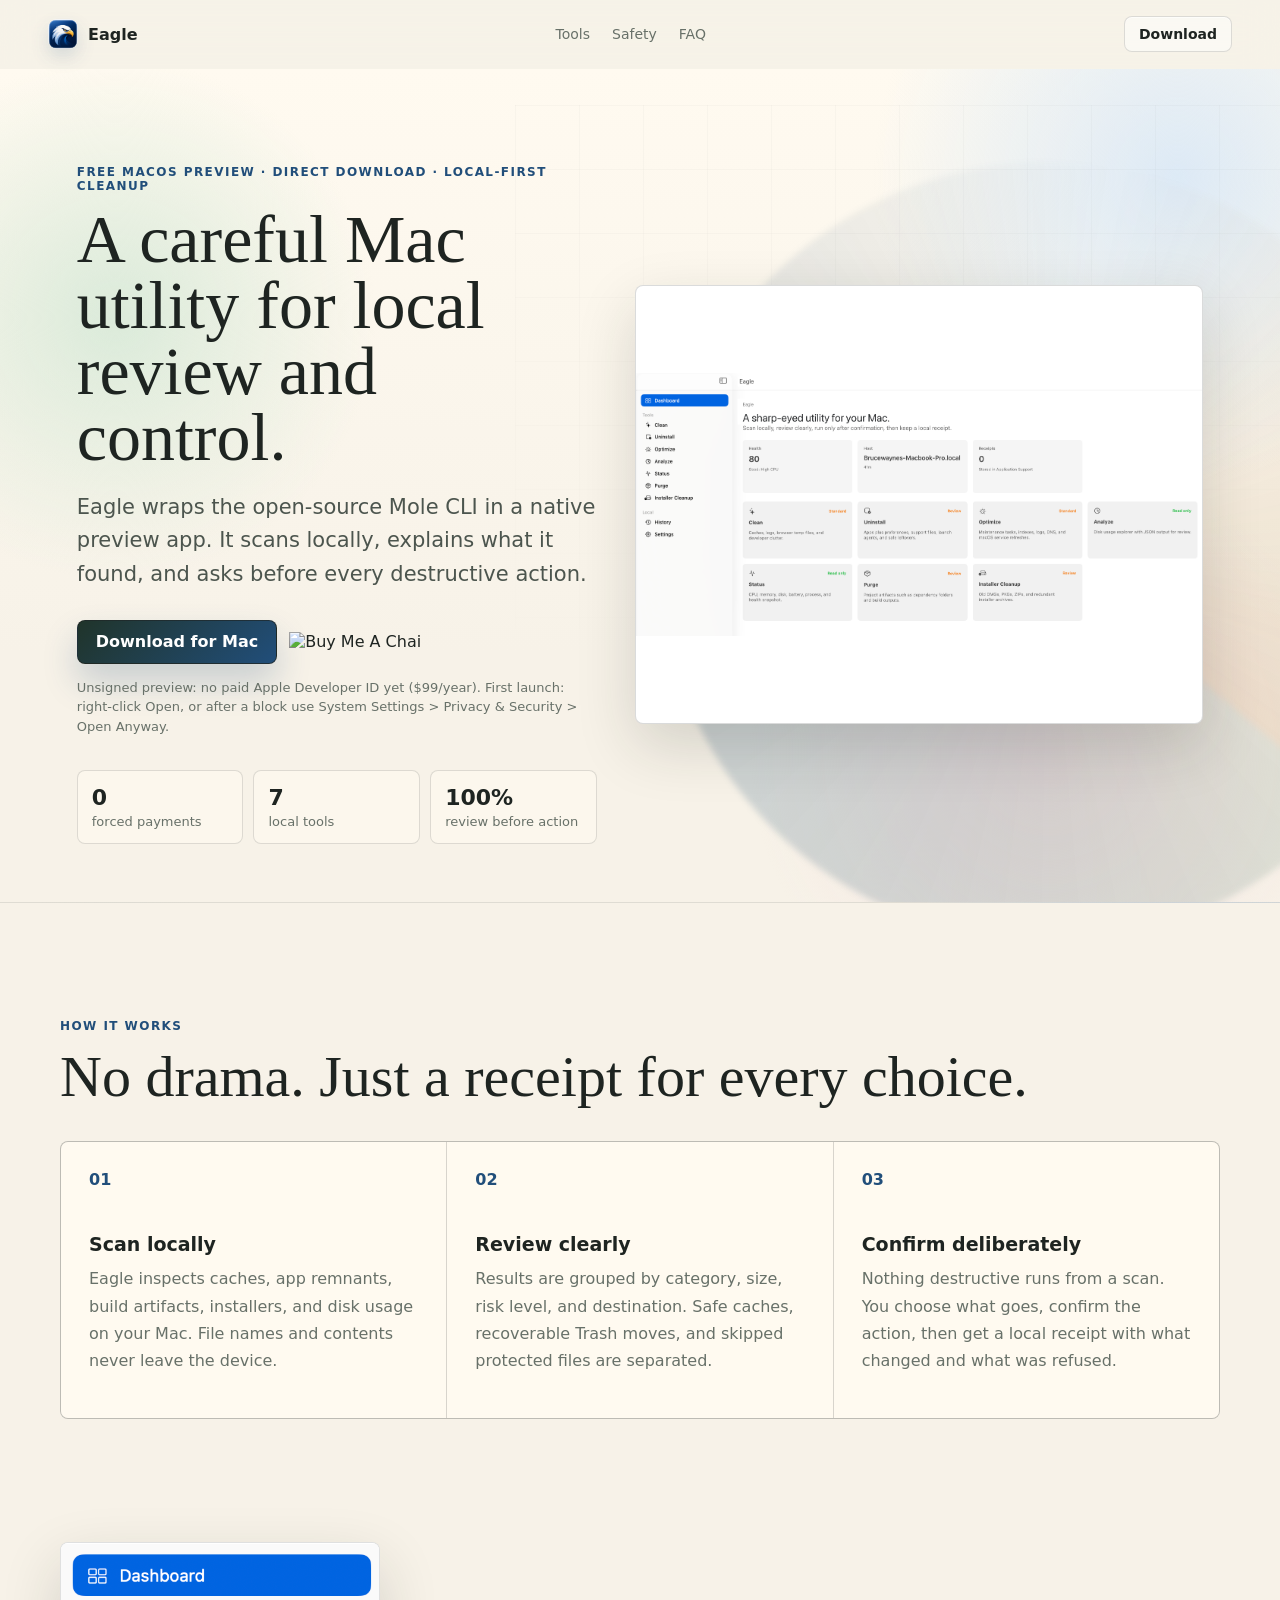
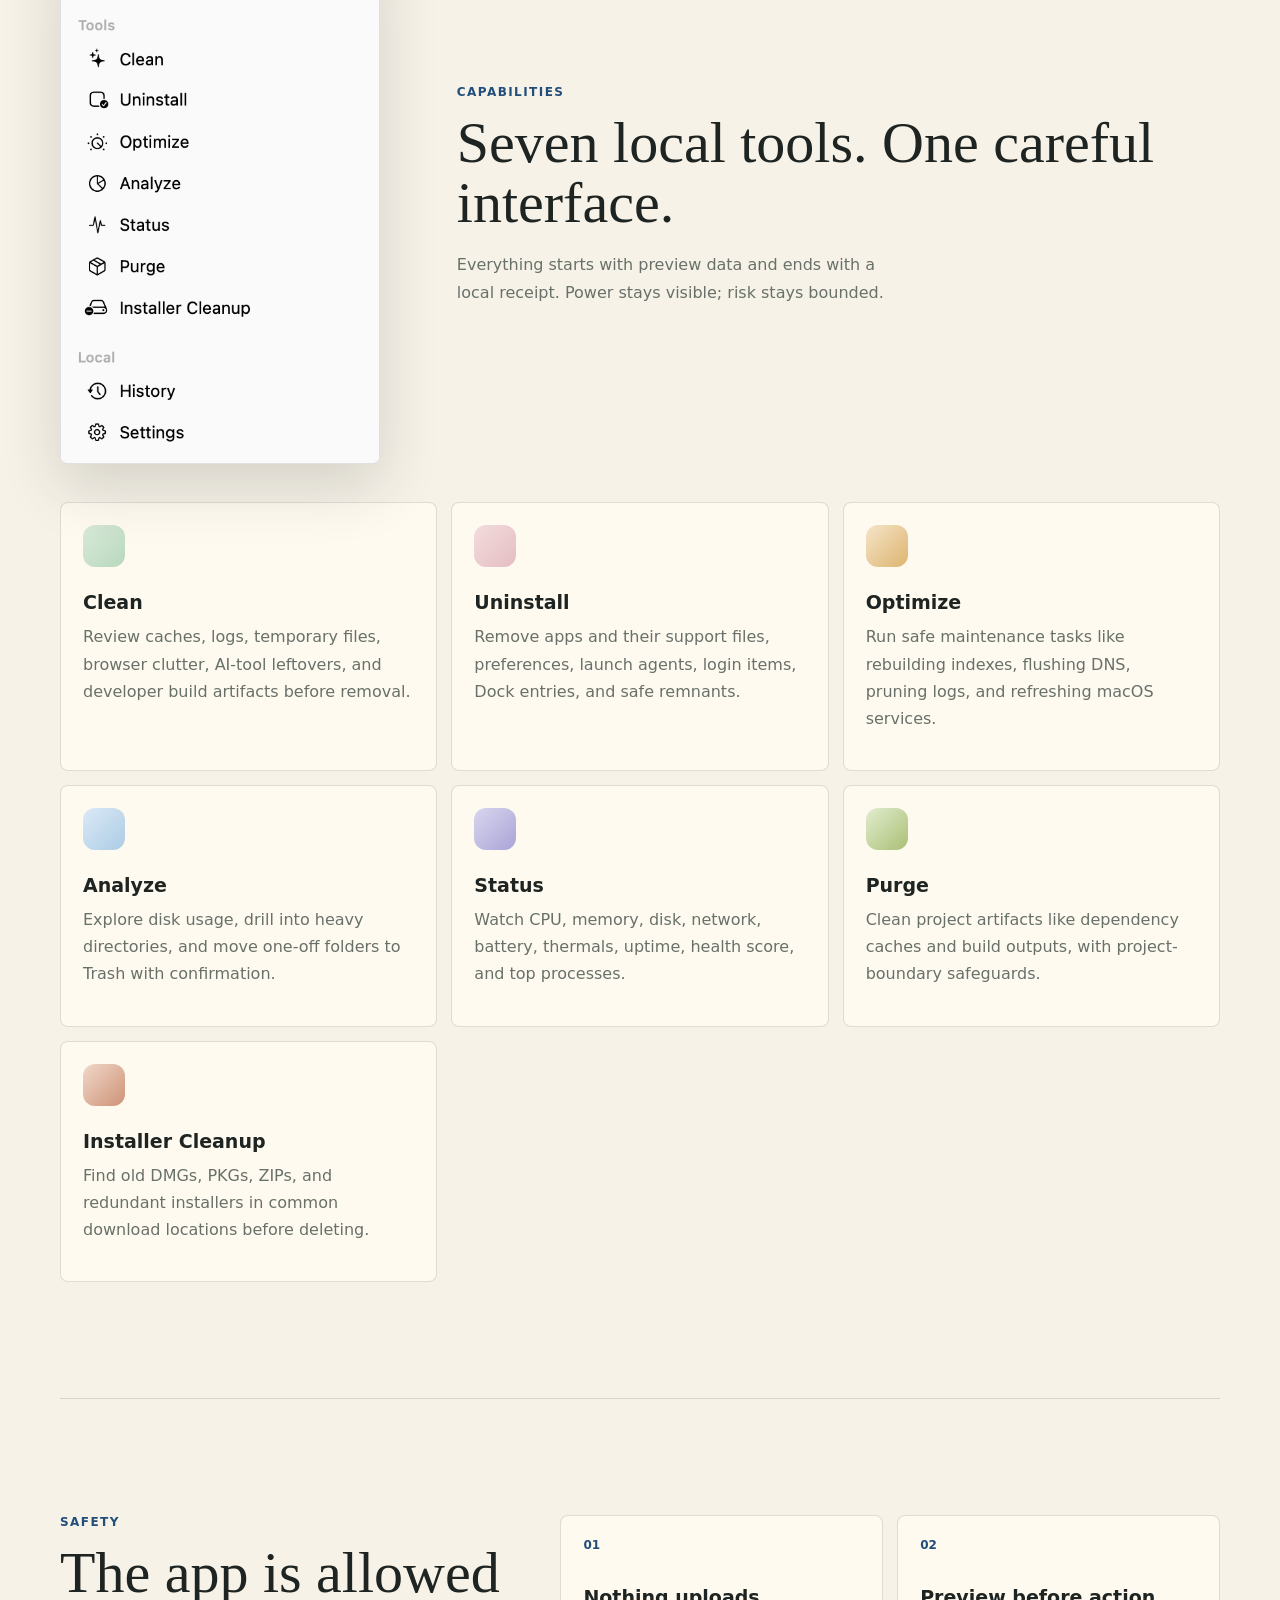
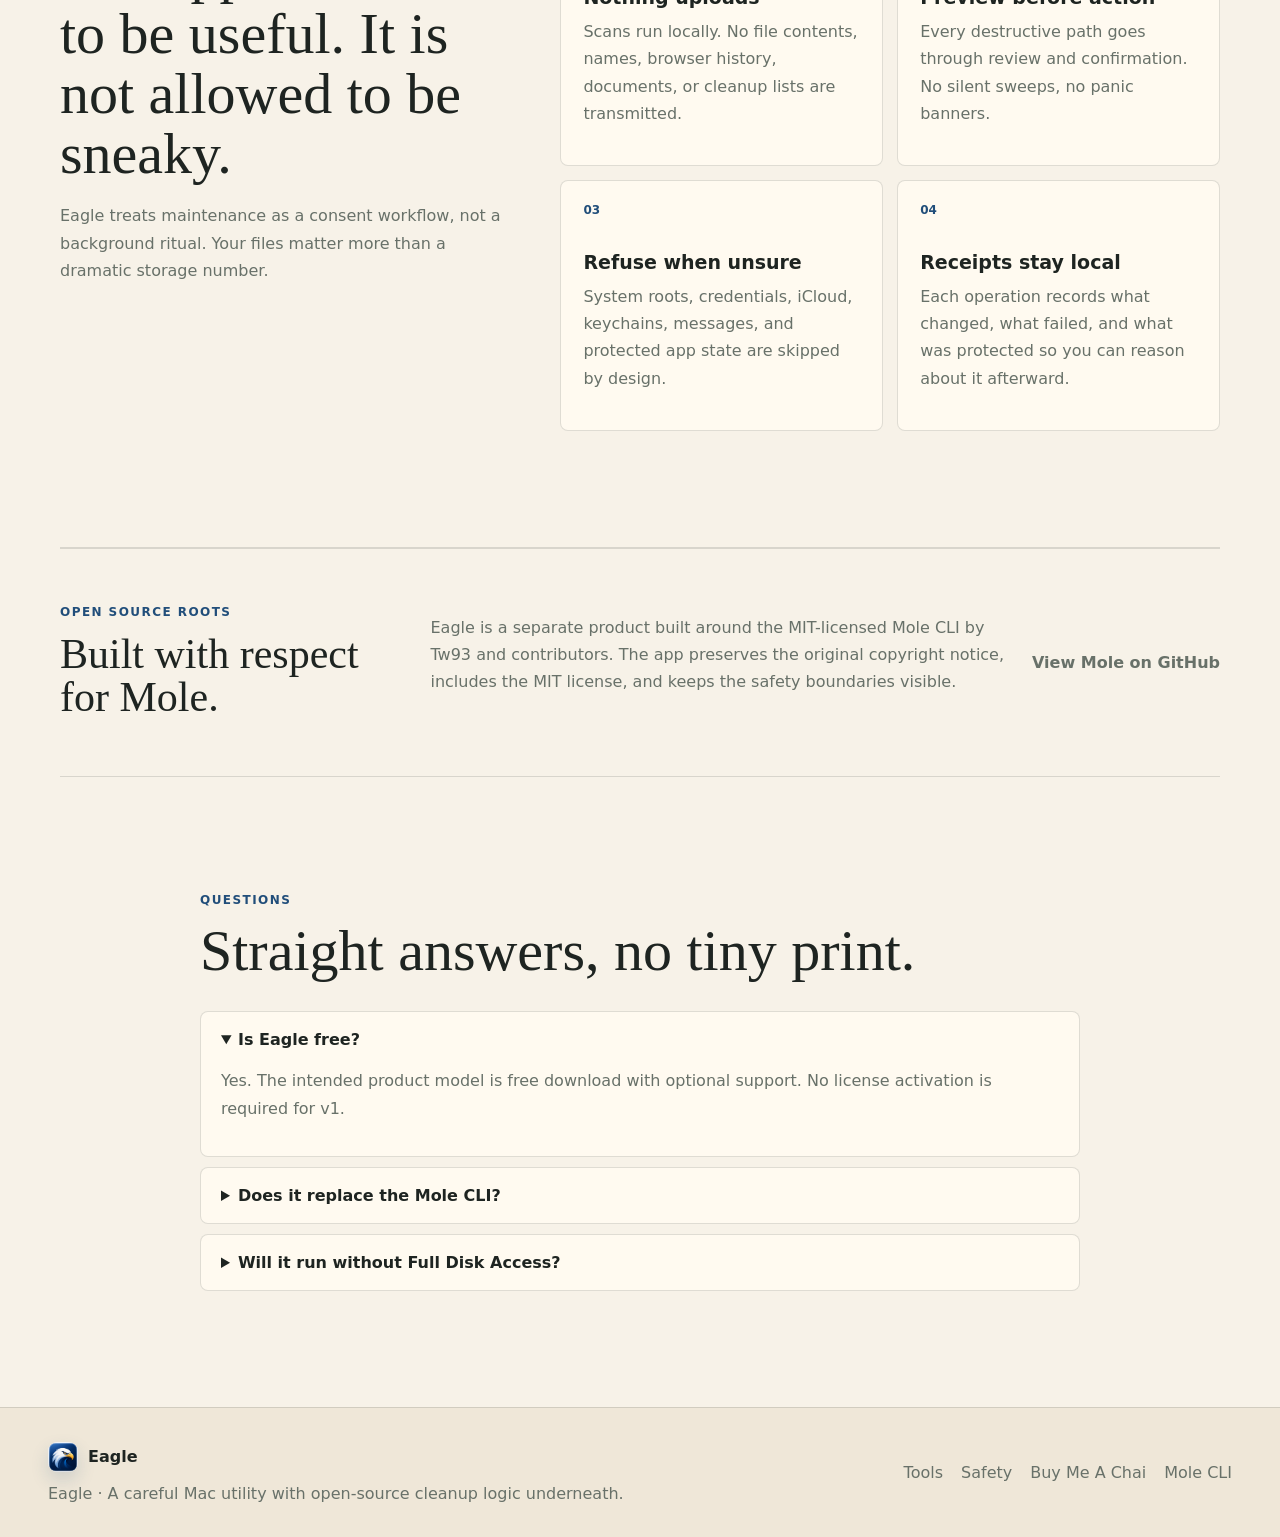
==== site/index.html @ d512b7e0 "Rename app to Eagle" ====
<!doctype html>
<html lang="en">
<head>
  <meta charset="utf-8">
  <meta name="viewport" content="width=device-width, initial-scale=1">
  <title>Eagle · A careful Mac utility</title>
  <meta name="description" content="Eagle is a free, local-first Mac utility for cleaning caches, uninstalling apps, analyzing disk space, monitoring status, and reviewing every action before it runs.">
  <meta property="og:title" content="Eagle · A careful Mac utility">
  <meta property="og:description" content="Scan first. Review clearly. Clean only after you confirm. Free, local-first, and powered by the open-source Mole CLI.">
  <meta property="og:type" content="website">
  <meta name="theme-color" content="#f6f2e8">
  <link rel="icon" type="image/png" href="./assets/eagle-icon.png?v=2">
  <link rel="apple-touch-icon" href="./assets/eagle-icon.png?v=2">
  <link rel="stylesheet" href="./styles.css">
</head>
<body>
  <a class="skip-link" href="#main">Skip to content</a>

  <header class="topbar" data-nav>
    <a class="brand" href="#" aria-label="Eagle home">
      <img class="brand-mark" src="./assets/eagle-icon.png?v=2" alt="" aria-hidden="true">
      <span>Eagle</span>
    </a>
    <nav class="nav-links" aria-label="Primary navigation">
      <a href="#tools">Tools</a>
      <a href="#safety">Safety</a>
      <a href="#faq">FAQ</a>
    </nav>
    <div class="nav-actions">
      <a class="button small" href="/downloads/Eagle-preview.zip" download="Eagle-preview.zip" data-download-link>Download</a>
    </div>
  </header>

  <main id="main">
    <section class="hero" aria-labelledby="hero-title">
      <div class="hero-content">
        <p class="eyebrow">Free macOS preview · direct download · local-first cleanup</p>
        <h1 id="hero-title">A careful Mac utility for local review and control.</h1>
        <p class="hero-copy">Eagle wraps the open-source Mole CLI in a native preview app. It scans locally, explains what it found, and asks before every destructive action.</p>
        <div class="hero-actions" id="download">
          <a class="button primary" href="/downloads/Eagle-preview.zip" download="Eagle-preview.zip" data-download-link>Download for Mac</a>
          <a class="chai-button" href="https://buymeachai.ezee.li/nareshsilla" target="_blank" rel="noopener noreferrer" data-support-link hidden><img src="https://buymeachai.ezee.li/assets/images/buymeachai-button.png" alt="Buy Me A Chai" width="200"></a>
        </div>
        <p class="download-note" data-download-note>Unsigned preview: no paid Apple Developer ID yet ($99/year). First launch: right-click Open, or after a block use System Settings > Privacy & Security > Open Anyway.</p>
        <dl class="trust-stats" aria-label="Product highlights">
          <div><dt>0</dt><dd>forced payments</dd></div>
          <div><dt>7</dt><dd>local tools</dd></div>
          <div><dt>100%</dt><dd>review before action</dd></div>
        </dl>
      </div>

      <div class="hero-scene" aria-hidden="true">
        <div class="scene-grid"></div>
        <div class="scan-beam"></div>
        <div class="hero-shot" data-box-target="hero">
          <img src="./assets/app-dashboard.png" alt="" loading="eager">
        </div>
      </div>
    </section>

    <section class="section flow" aria-labelledby="flow-title">
      <div class="section-kicker">How it works</div>
      <h2 id="flow-title">No drama. Just a receipt for every choice.</h2>
      <div class="flow-steps">
        <article>
          <span class="step-num">01</span>
          <h3>Scan locally</h3>
          <p>Eagle inspects caches, app remnants, build artifacts, installers, and disk usage on your Mac. File names and contents never leave the device.</p>
        </article>
        <article>
          <span class="step-num">02</span>
          <h3>Review clearly</h3>
          <p>Results are grouped by category, size, risk level, and destination. Safe caches, recoverable Trash moves, and skipped protected files are separated.</p>
        </article>
        <article>
          <span class="step-num">03</span>
          <h3>Confirm deliberately</h3>
          <p>Nothing destructive runs from a scan. You choose what goes, confirm the action, then get a local receipt with what changed and what was refused.</p>
        </article>
      </div>
    </section>

    <section class="section tools" id="tools" aria-labelledby="tools-title">
      <div class="capability-intro">
        <div class="tour-shell sidebar-shell" data-box-target="sidebar">
          <img class="app-screenshot" src="./assets/app-sidebar.png" alt="Eagle native macOS app sidebar with local tools" loading="lazy">
        </div>
        <div class="capability-copy">
          <div class="section-kicker">Capabilities</div>
          <h2 id="tools-title">Seven local tools. One careful interface.</h2>
          <p>Everything starts with preview data and ends with a local receipt. Power stays visible; risk stays bounded.</p>
        </div>
      </div>
      <div class="tool-grid">
        <article><span class="icon clean"></span><h3>Clean</h3><p>Review caches, logs, temporary files, browser clutter, AI-tool leftovers, and developer build artifacts before removal.</p></article>
        <article><span class="icon uninstall"></span><h3>Uninstall</h3><p>Remove apps and their support files, preferences, launch agents, login items, Dock entries, and safe remnants.</p></article>
        <article><span class="icon optimize"></span><h3>Optimize</h3><p>Run safe maintenance tasks like rebuilding indexes, flushing DNS, pruning logs, and refreshing macOS services.</p></article>
        <article><span class="icon analyze"></span><h3>Analyze</h3><p>Explore disk usage, drill into heavy directories, and move one-off folders to Trash with confirmation.</p></article>
        <article><span class="icon status"></span><h3>Status</h3><p>Watch CPU, memory, disk, network, battery, thermals, uptime, health score, and top processes.</p></article>
        <article><span class="icon purge"></span><h3>Purge</h3><p>Clean project artifacts like dependency caches and build outputs, with project-boundary safeguards.</p></article>
        <article><span class="icon installer"></span><h3>Installer Cleanup</h3><p>Find old DMGs, PKGs, ZIPs, and redundant installers in common download locations before deleting.</p></article>
      </div>
    </section>

    <section class="section safety" id="safety" aria-labelledby="safety-title">
      <div class="safety-copy">
        <div class="section-kicker">Safety</div>
        <h2 id="safety-title">The app is allowed to be useful. It is not allowed to be sneaky.</h2>
        <p>Eagle treats maintenance as a consent workflow, not a background ritual. Your files matter more than a dramatic storage number.</p>
      </div>
      <div class="principles">
        <article><span>01</span><h3>Nothing uploads</h3><p>Scans run locally. No file contents, names, browser history, documents, or cleanup lists are transmitted.</p></article>
        <article><span>02</span><h3>Preview before action</h3><p>Every destructive path goes through review and confirmation. No silent sweeps, no panic banners.</p></article>
        <article><span>03</span><h3>Refuse when unsure</h3><p>System roots, credentials, iCloud, keychains, messages, and protected app state are skipped by design.</p></article>
        <article><span>04</span><h3>Receipts stay local</h3><p>Each operation records what changed, what failed, and what was protected so you can reason about it afterward.</p></article>
      </div>
    </section>

    <section class="section attribution" aria-labelledby="oss-title">
      <div>
        <div class="section-kicker">Open source roots</div>
        <h2 id="oss-title">Built with respect for Mole.</h2>
      </div>
      <p>Eagle is a separate product built around the MIT-licensed Mole CLI by Tw93 and contributors. The app preserves the original copyright notice, includes the MIT license, and keeps the safety boundaries visible.</p>
      <a class="text-link" href="https://github.com/tw93/mole" target="_blank" rel="noopener">View Mole on GitHub</a>
    </section>

    <section class="section faq" id="faq" aria-labelledby="faq-title">
      <div class="section-kicker">Questions</div>
      <h2 id="faq-title">Straight answers, no tiny print.</h2>
      <div class="faq-list">
        <details open>
          <summary>Is Eagle free?</summary>
          <p>Yes. The intended product model is free download with optional support. No license activation is required for v1.</p>
        </details>
        <details>
          <summary>Does it replace the Mole CLI?</summary>
          <p>No. Eagle is a native Mac app around local Mole workflows. The CLI remains the open-source base and attribution stays visible.</p>
        </details>
        <details>
          <summary>Will it run without Full Disk Access?</summary>
          <p>Yes, but deeper caches and app containers may be skipped. The app should explain what permission changes before asking for it.</p>
        </details>
      </div>
    </section>
  </main>

  <footer class="footer">
    <div>
      <a class="brand" href="#" aria-label="Eagle home">
        <img class="brand-mark" src="./assets/eagle-icon.png?v=2" alt="" aria-hidden="true">
        <span>Eagle</span>
      </a>
      <p>Eagle · A careful Mac utility with open-source cleanup logic underneath.</p>
    </div>
    <div class="footer-links">
      <a href="#tools">Tools</a>
      <a href="#safety">Safety</a>
      <a href="https://buymeachai.ezee.li/nareshsilla" target="_blank" rel="noopener noreferrer" data-support-link hidden>Buy Me A Chai</a>
      <a href="https://github.com/tw93/mole" target="_blank" rel="noopener">Mole CLI</a>
    </div>
  </footer>

  <script src="./config.js"></script>
  <script src="./app.js"></script>
</body>
</html>
---- site/styles.css ----
:root {
  color-scheme: light;
  --ink: #1e2421;
  --muted: #687169;
  --paper: #f7f2e8;
  --paper-2: #fffaf0;
  --line: rgba(34, 39, 35, 0.14);
  --green: #326b4d;
  --green-2: #d9ead9;
  --blue: #214e7a;
  --blue-2: #dbe9f6;
  --rose: #8d4b52;
  --rose-2: #f3dcdd;
  --gold: #a66b1f;
  --shadow: 0 22px 60px rgba(31, 35, 30, 0.16);
  --radius: 8px;
  --max: 1160px;
  --hero-shot-width: 780px;
  --hero-shot-height: 439px;
  --hero-shot-top: 0px;
  --hero-shot-shift: 0px;
  --product-shot-width: 320px;
  --product-shot-height: 522px;
  --product-shot-top: 0px;
  --product-shot-shift: 0px;
}

* {
  box-sizing: border-box;
}

[hidden] {
  display: none !important;
}

html {
  scroll-behavior: smooth;
}

body {
  margin: 0;
  background: var(--paper);
  color: var(--ink);
  font-family: Inter, ui-sans-serif, system-ui, -apple-system, BlinkMacSystemFont, "Segoe UI", sans-serif;
  letter-spacing: 0;
  overflow-x: hidden;
}

a {
  color: inherit;
  text-decoration: none;
}

button,
a {
  -webkit-tap-highlight-color: transparent;
}

.skip-link {
  position: absolute;
  left: 16px;
  top: -44px;
  z-index: 10;
  padding: 10px 14px;
  border-radius: var(--radius);
  background: var(--ink);
  color: white;
}

.skip-link:focus {
  top: 16px;
}

.topbar {
  position: sticky;
  top: 0;
  z-index: 20;
  display: flex;
  align-items: center;
  justify-content: space-between;
  gap: 24px;
  padding: 16px clamp(18px, 4vw, 48px);
  background: rgba(247, 242, 232, 0.78);
  border-bottom: 1px solid transparent;
  backdrop-filter: blur(18px);
  transition: border-color 180ms ease, background 180ms ease;
}

.topbar.is-scrolled {
  background: rgba(255, 250, 240, 0.88);
  border-bottom-color: var(--line);
}

.brand,
.nav-links,
.nav-actions {
  display: flex;
  align-items: center;
}

.brand {
  gap: 10px;
  font-weight: 760;
}

.brand-mark {
  display: block;
  width: 30px;
  height: 30px;
  border-radius: 9px;
  box-shadow: 0 8px 18px rgba(33, 78, 122, .16);
}

.nav-links {
  gap: 22px;
  color: var(--muted);
  font-size: 14px;
}

.nav-links a:hover,
.text-link:hover {
  color: var(--ink);
}

.nav-actions {
  gap: 14px;
}

.text-link {
  color: var(--muted);
  font-weight: 650;
}

.button {
  display: inline-flex;
  align-items: center;
  justify-content: center;
  min-height: 44px;
  padding: 0 18px;
  border: 1px solid var(--line);
  border-radius: var(--radius);
  color: var(--ink);
  background: rgba(255,255,255,.45);
  font-weight: 720;
  box-shadow: 0 1px 0 rgba(255,255,255,.6) inset;
}

.button.small {
  min-height: 36px;
  padding: 0 14px;
  font-size: 14px;
}

.button.primary {
  color: white;
  border-color: rgba(30,36,33,.7);
  background: linear-gradient(135deg, #20342a, #214e7a);
  box-shadow: 0 18px 34px rgba(33, 78, 122, .22);
}

.button.secondary {
  background: #fffaf0d9;
}

.button:hover {
  transform: translateY(-1px);
}

.hero {
  position: relative;
  min-height: calc(100vh - 69px);
  display: grid;
  grid-template-columns: minmax(520px, 1fr) minmax(420px, var(--hero-shot-width));
  align-items: center;
  gap: clamp(24px, 3vw, 52px);
  overflow: hidden;
  padding: 96px clamp(48px, 6vw, 88px) 58px;
  border-bottom: 1px solid var(--line);
  background:
    radial-gradient(circle at 9% 30%, rgba(217,234,217,.95), transparent 20%),
    radial-gradient(circle at 92% 13%, rgba(219,233,246,.95), transparent 22%),
    radial-gradient(circle at 82% 82%, rgba(243,220,221,.78), transparent 24%),
    linear-gradient(180deg, #fffaf0 0%, #f7f2e8 70%);
}

.hero-scene {
  position: relative;
  z-index: 1;
  min-width: 0;
  width: min(100%, var(--hero-shot-width));
  margin: var(--hero-shot-top) auto 0;
  transform: translateX(var(--hero-shot-shift));
}

.scene-grid {
  position: absolute;
  inset: -180px -120px;
  opacity: .24;
  background-image:
    linear-gradient(rgba(30,36,33,.11) 1px, transparent 1px),
    linear-gradient(90deg, rgba(30,36,33,.11) 1px, transparent 1px);
  background-size: 64px 64px;
  mask-image: linear-gradient(180deg, #000 0%, transparent 78%);
}

.scan-beam {
  position: absolute;
  width: 780px;
  height: 780px;
  left: 4%;
  top: -28%;
  border-radius: 50%;
  background: conic-gradient(from 130deg, rgba(50,107,77,.12), rgba(33,78,122,.2), transparent, rgba(166,107,31,.14));
  filter: blur(3px);
  animation: slowSpin 18s linear infinite;
}

.hero-shot {
  position: relative;
  z-index: 2;
  width: 100%;
  height: var(--hero-shot-height);
  border: 1px solid rgba(30,36,33,.16);
  border-radius: var(--radius);
  overflow: hidden;
  background: #fff;
  box-shadow: var(--shadow);
}

.hero-shot img {
  display: block;
  width: 100%;
  height: 100%;
  object-fit: contain;
  object-position: center center;
}

@keyframes slowSpin {
  to { transform: rotate(360deg); }
}

.hero-content {
  position: relative;
  z-index: 3;
  width: 100%;
  max-width: 760px;
  min-width: 0;
  margin: 0;
  text-align: left;
}

.eyebrow,
.section-kicker {
  margin: 0 0 14px;
  color: var(--blue);
  font-size: 12px;
  font-weight: 820;
  letter-spacing: .12em;
  text-transform: uppercase;
}

h1,
h2,
h3,
p {
  margin-top: 0;
}

h1 {
  max-width: 860px;
  margin: 0 0 20px;
  font-family: Georgia, "Times New Roman", serif;
  font-size: 68px;
  line-height: .97;
  font-weight: 540;
}

.hero-copy {
  max-width: 740px;
  margin: 0 0 28px;
  color: #4c554e;
  font-size: 21px;
  line-height: 1.6;
}

.hero-actions {
  display: flex;
  justify-content: flex-start;
  align-items: center;
  gap: 12px;
  flex-wrap: wrap;
}

.chai-button {
  display: inline-flex;
  align-items: center;
  min-height: 44px;
}

.chai-button img {
  display: block;
  width: 170px;
  height: auto;
}

.download-note {
  max-width: 520px;
  margin: 14px 0 0;
  color: var(--muted);
  font-size: 13px;
  line-height: 1.5;
}

.trust-stats {
  display: grid;
  grid-template-columns: repeat(3, minmax(0, 1fr));
  gap: 10px;
  max-width: 620px;
  margin: 34px 0 0;
}

.trust-stats div {
  padding: 14px;
  border: 1px solid var(--line);
  border-radius: var(--radius);
  background: rgba(255,250,240,.62);
}

.trust-stats dt {
  font-size: 22px;
  font-weight: 830;
}

.trust-stats dd {
  margin: 4px 0 0;
  color: var(--muted);
  font-size: 13px;
}

.product-window,
.mini-panel {
  position: absolute;
  min-width: 0;
  border: 1px solid rgba(30,36,33,.16);
  border-radius: var(--radius);
  background: rgba(255,250,240,.86);
  box-shadow: var(--shadow);
  backdrop-filter: blur(18px);
}

.hero-window {
  position: relative;
  z-index: 2;
  width: 100%;
  opacity: .98;
}

.window-chrome {
  display: flex;
  align-items: center;
  gap: 7px;
  height: 38px;
  padding: 0 14px;
  border-bottom: 1px solid var(--line);
}

.window-chrome span {
  width: 9px;
  height: 9px;
  border-radius: 50%;
  background: #d95f51;
}

.window-chrome span:nth-child(2) { background: #d5a133; }
.window-chrome span:nth-child(3) { background: #58a66d; }
.window-chrome strong {
  margin-left: 8px;
  color: var(--muted);
  font-size: 12px;
}

.window-body {
  padding: 22px;
  display: grid;
  grid-template-columns: .82fr 1fr;
  gap: 18px;
}

.metric-stack {
  padding: 18px;
  border-radius: var(--radius);
  background: #20342a;
  color: white;
}

.metric-stack p,
.metric-stack span {
  color: rgba(255,255,255,.68);
}

.metric-stack strong {
  display: block;
  margin: 8px 0;
  font-size: 44px;
}

.review-list {
  display: grid;
  gap: 10px;
}

.review-list div,
.receipt-strip,
.score-row,
.table-mock div {
  display: flex;
  align-items: center;
  justify-content: space-between;
  gap: 12px;
}

.review-list div {
  min-height: 46px;
  padding: 0 12px;
  border: 1px solid var(--line);
  border-radius: var(--radius);
  background: #fffdf8;
}

.review-list b,
.review-list em {
  font-size: 13px;
}

.review-list em {
  margin-left: auto;
  color: var(--muted);
  font-style: normal;
}

.dot {
  width: 10px;
  height: 10px;
  border-radius: 50%;
}

.dot.safe { background: var(--green); }
.dot.review { background: var(--gold); }
.dot.hold { background: var(--rose); }

.receipt-strip {
  grid-column: 1 / -1;
  flex-wrap: wrap;
  justify-content: flex-start;
  color: var(--muted);
  font-size: 12px;
}

.receipt-strip span {
  padding: 7px 9px;
  border: 1px solid var(--line);
  border-radius: 999px;
  background: #fffdf8;
}

.mini-panel {
  width: 160px;
  padding: 15px;
}

.mini-panel span,
.mini-panel small {
  display: block;
  color: var(--muted);
  font-size: 12px;
}

.mini-panel b {
  display: block;
  margin: 6px 0;
  font-size: 26px;
}

.panel-a {
  left: -30px;
  top: 72px;
}

.panel-b {
  right: 28px;
  bottom: 22px;
}

.section {
  width: min(var(--max), calc(100% - 36px));
  margin: 0 auto;
  padding: clamp(68px, 10vw, 116px) 0;
}

.section h2 {
  margin-bottom: 18px;
  font-family: Georgia, "Times New Roman", serif;
  font-size: 58px;
  line-height: 1.04;
  font-weight: 520;
}

.section h3 {
  margin-bottom: 10px;
  font-size: 19px;
}

.section p {
  color: var(--muted);
  line-height: 1.7;
}

.flow-steps {
  display: grid;
  grid-template-columns: repeat(3, 1fr);
  gap: 1px;
  margin-top: 34px;
  border: 1px solid var(--line);
  border-radius: var(--radius);
  overflow: hidden;
  background: var(--line);
}

.flow-steps article {
  padding: 28px;
  background: var(--paper-2);
}

.step-num {
  display: block;
  margin-bottom: 44px;
  color: var(--blue);
  font-weight: 820;
}

.flow {
  padding-bottom: clamp(44px, 6vw, 72px);
}

.capability-intro {
  display: grid;
  grid-template-columns: minmax(240px, var(--product-shot-width)) minmax(0, 1fr);
  align-items: center;
  gap: clamp(42px, 6vw, 92px);
  margin-bottom: 38px;
}

.capability-copy p {
  max-width: 430px;
}

.section-copy {
  max-width: 760px;
}

.tools {
  padding-top: clamp(30px, 4vw, 54px);
}

.tour-shell {
  position: relative;
  width: min(100%, var(--product-shot-width));
  height: var(--product-shot-height);
  margin: var(--product-shot-top) 0 0;
  transform: translateX(var(--product-shot-shift));
  border: 1px solid var(--line);
  border-radius: var(--radius);
  overflow: hidden;
  background: #fffdf8;
  box-shadow: var(--shadow);
}

.app-screenshot {
  display: block;
  width: 100%;
  height: 100%;
  min-height: 0;
  object-fit: contain;
  object-position: center center;
  background: #fff;
}

.sidebar-shell {
  width: min(100%, var(--product-shot-width));
  height: var(--product-shot-height);
  background: #fff;
}

.sidebar-shell .app-screenshot {
  object-fit: contain;
}

.sidebar {
  display: flex;
  flex-direction: column;
  gap: 8px;
  padding: 22px 14px;
  border-right: 1px solid var(--line);
  background: #f1eadc;
}

.sidebar b {
  margin: 0 8px 12px;
}

.sidebar span {
  padding: 10px 12px;
  border-radius: var(--radius);
  color: #667068;
  font-size: 14px;
}

.sidebar .active {
  color: var(--ink);
  background: #fffaf0;
  box-shadow: 0 1px 0 rgba(255,255,255,.8) inset;
}

.tour-main {
  padding: 22px;
}

.tour-header {
  display: flex;
  justify-content: space-between;
  gap: 16px;
  align-items: center;
  margin-bottom: 18px;
}

.tour-header span {
  font-weight: 780;
}

.tour-header button {
  min-height: 34px;
  padding: 0 12px;
  border: 0;
  border-radius: var(--radius);
  color: white;
  background: var(--green);
  font-weight: 720;
}

.score-row {
  display: grid;
  grid-template-columns: repeat(3, 1fr);
  gap: 10px;
  margin-bottom: 18px;
}

.score-row div {
  display: block;
  padding: 16px;
  border: 1px solid var(--line);
  border-radius: var(--radius);
  background: #fffaf0;
}

.score-row small,
.table-mock div:first-child,
.support-actions span {
  color: var(--muted);
  font-size: 12px;
}

.score-row strong {
  display: block;
  margin-top: 6px;
  font-size: 24px;
}

.table-mock {
  border: 1px solid var(--line);
  border-radius: var(--radius);
  overflow: hidden;
}

.table-mock div {
  display: grid;
  grid-template-columns: 1.35fr .65fr .5fr;
  padding: 14px;
  border-top: 1px solid var(--line);
}

.table-mock div:first-child {
  border-top: 0;
  background: #f3ecdf;
  font-weight: 760;
}

.pill {
  justify-self: start;
  min-width: 64px;
  padding: 5px 8px;
  border-radius: 999px;
  text-align: center;
  font-size: 12px;
  font-weight: 740;
}

.ok { background: var(--green-2); color: var(--green); }
.review-pill { background: #f5e4c9; color: var(--gold); }
.hold-pill { background: var(--rose-2); color: var(--rose); }

.section-head {
  display: flex;
  align-items: end;
  justify-content: space-between;
  gap: 28px;
  margin-bottom: 34px;
}

.section-head p {
  max-width: 400px;
}

.tool-grid {
  display: grid;
  grid-template-columns: repeat(3, minmax(0, 1fr));
  gap: 14px;
}

.tool-grid article {
  min-height: 236px;
  padding: 22px;
  border: 1px solid var(--line);
  border-radius: var(--radius);
  background: #fffaf0;
}

.icon {
  display: block;
  width: 42px;
  height: 42px;
  margin-bottom: 24px;
  border-radius: 12px;
  background: var(--green-2);
}

.icon.clean { background: linear-gradient(135deg, var(--green-2), #b8d8bd); }
.icon.uninstall { background: linear-gradient(135deg, var(--rose-2), #e4bdc2); }
.icon.optimize { background: linear-gradient(135deg, #f5e4c9, #ddb46e); }
.icon.analyze { background: linear-gradient(135deg, var(--blue-2), #accce5); }
.icon.status { background: linear-gradient(135deg, #d8d6ef, #a9a4d6); }
.icon.purge { background: linear-gradient(135deg, #e2edcf, #aabf74); }
.icon.installer { background: linear-gradient(135deg, #f0d8ca, #ce9276); }

.safety {
  display: grid;
  grid-template-columns: .82fr 1.18fr;
  gap: 42px;
  border-top: 1px solid var(--line);
  border-bottom: 1px solid var(--line);
}

.principles {
  display: grid;
  grid-template-columns: repeat(2, 1fr);
  gap: 14px;
}

.principles article {
  padding: 22px;
  border-radius: var(--radius);
  background: #fffaf0;
  border: 1px solid var(--line);
}

.principles span {
  display: block;
  margin-bottom: 34px;
  color: var(--blue);
  font-size: 12px;
  font-weight: 820;
}

.support-panel {
  display: grid;
  grid-template-columns: 1fr auto;
  align-items: center;
  gap: 28px;
  padding: clamp(28px, 5vw, 52px);
  border-radius: var(--radius);
  color: white;
  background:
    radial-gradient(circle at 82% 14%, rgba(244,228,201,.25), transparent 26%),
    linear-gradient(135deg, #20342a, #214e7a 54%, #573a49);
  box-shadow: var(--shadow);
}

.support-panel p,
.support-panel .section-kicker,
.support-actions span {
  color: rgba(255,255,255,.72);
}

.support-actions {
  display: grid;
  gap: 12px;
  min-width: 250px;
}

.support-actions .button.primary {
  background: #fffaf0;
  color: var(--ink);
}

.attribution {
  display: grid;
  grid-template-columns: .6fr 1fr auto;
  align-items: center;
  gap: 24px;
  padding-top: 56px;
  padding-bottom: 56px;
  border-top: 1px solid var(--line);
  border-bottom: 1px solid var(--line);
}

.attribution h2 {
  margin-bottom: 0;
  font-size: 42px;
}

.faq {
  max-width: 880px;
}

.faq-list {
  display: grid;
  gap: 10px;
  margin-top: 30px;
}

details {
  border: 1px solid var(--line);
  border-radius: var(--radius);
  background: #fffaf0;
}

summary {
  cursor: pointer;
  padding: 18px 20px;
  font-weight: 780;
}

details p {
  padding: 0 20px 18px;
}

.footer {
  display: flex;
  justify-content: space-between;
  gap: 30px;
  padding: 34px clamp(18px, 4vw, 48px);
  border-top: 1px solid var(--line);
  background: #efe7d8;
}

.footer p {
  margin: 12px 0 0;
  color: var(--muted);
}

.footer-links {
  display: flex;
  align-items: center;
  gap: 18px;
  color: var(--muted);
}

body[data-box-mode="true"] {
  padding-bottom: 180px;
}

body[data-box-mode="true"] [data-box-target] {
  outline: 2px solid #f05a28;
  outline-offset: 4px;
  overflow: visible;
}

body[data-box-mode="true"] .hero-shot,
body[data-box-mode="true"] .tour-shell {
  z-index: 8;
}

.box-overlay {
  position: absolute;
  inset: 0;
  z-index: 20;
  border: 2px dashed rgba(240, 90, 40, .95);
  pointer-events: none;
}

.box-label {
  position: absolute;
  left: 10px;
  top: 10px;
  display: inline-flex;
  align-items: center;
  min-height: 28px;
  padding: 0 10px;
  border: 1px solid rgba(30, 36, 33, .28);
  border-radius: 6px;
  color: #1e2421;
  background: rgba(255, 250, 240, .96);
  box-shadow: 0 10px 28px rgba(30, 36, 33, .18);
  cursor: move;
  font-size: 12px;
  font-weight: 820;
  line-height: 1;
  pointer-events: auto;
  user-select: none;
}

.box-handle {
  position: absolute;
  width: 16px;
  height: 16px;
  border: 2px solid #fffaf0;
  border-radius: 50%;
  background: #f05a28;
  box-shadow: 0 4px 12px rgba(30, 36, 33, .28);
  pointer-events: auto;
}

.box-handle[data-dir="n"] { top: -8px; left: 50%; transform: translateX(-50%); cursor: ns-resize; }
.box-handle[data-dir="s"] { bottom: -8px; left: 50%; transform: translateX(-50%); cursor: ns-resize; }
.box-handle[data-dir="e"] { right: -8px; top: 50%; transform: translateY(-50%); cursor: ew-resize; }
.box-handle[data-dir="w"] { left: -8px; top: 50%; transform: translateY(-50%); cursor: ew-resize; }
.box-handle[data-dir="ne"] { right: -8px; top: -8px; cursor: nesw-resize; }
.box-handle[data-dir="nw"] { left: -8px; top: -8px; cursor: nwse-resize; }
.box-handle[data-dir="se"] { right: -8px; bottom: -8px; cursor: nwse-resize; }
.box-handle[data-dir="sw"] { left: -8px; bottom: -8px; cursor: nesw-resize; }

.box-readout {
  position: fixed;
  right: 18px;
  bottom: 18px;
  z-index: 50;
  width: min(520px, calc(100vw - 36px));
  padding: 14px;
  border: 1px solid rgba(30, 36, 33, .18);
  border-radius: var(--radius);
  background: rgba(255, 250, 240, .98);
  box-shadow: 0 24px 56px rgba(30, 36, 33, .22);
}

.box-readout strong {
  display: block;
  margin-bottom: 8px;
  font-size: 13px;
}

.box-readout pre {
  max-height: 94px;
  margin: 0;
  overflow: auto;
  color: #334039;
  font: 12px/1.45 ui-monospace, SFMono-Regular, Menlo, Consolas, monospace;
  white-space: pre-wrap;
}

.box-readout button {
  min-height: 32px;
  margin-top: 10px;
  padding: 0 12px;
  border: 1px solid rgba(30, 36, 33, .18);
  border-radius: 6px;
  color: white;
  background: #214e7a;
  font-weight: 760;
  cursor: pointer;
}

@media (max-width: 980px) {
  .nav-links {
    display: none;
  }

  .hero {
    display: block;
    padding-top: 108px;
  }

  .hero-content {
    max-width: 900px;
    margin: 0 auto;
  }

  .hero-scene {
    width: min(100%, var(--hero-shot-width));
  }

  .hero-window {
    width: 100%;
  }

  .window-body,
  .safety,
  .support-panel,
  .attribution {
    grid-template-columns: 1fr;
  }

  .panel-a,
  .panel-b {
    display: none;
  }

  h1 {
    font-size: 54px;
  }

  .hero-copy {
    font-size: 19px;
  }

  .section h2 {
    font-size: 46px;
  }

  .attribution h2 {
    font-size: 36px;
  }

  .flow-steps,
  .tool-grid,
  .principles,
  .capability-intro {
    grid-template-columns: 1fr;
  }

  .section-head {
    display: block;
  }

  .tour-shell {
    width: min(100%, var(--product-shot-width));
    margin: 0 auto;
  }
}

@media (max-width: 680px) {
  .topbar {
    gap: 12px;
  }

  .nav-actions .text-link {
    display: none;
  }

  .hero {
    width: 100vw;
    max-width: 100vw;
    padding-left: 20px;
    padding-right: 20px;
    padding-top: 92px;
    overflow: hidden;
  }

  .hero-scene,
  .hero-content,
  .hero-shot {
    width: 100%;
    max-width: 100%;
  }

  .hero-content {
    text-align: left;
  }

  .eyebrow,
  .section-kicker {
    letter-spacing: .08em;
    overflow-wrap: anywhere;
  }

  h1 {
    margin-left: 0;
    margin-right: 0;
    max-width: 100%;
  }

  .hero-copy {
    margin-left: 0;
    max-width: 100%;
    font-size: 17px;
  }

  h1 {
    font-size: 38px;
  }

  .section h2 {
    font-size: 34px;
  }

  .attribution h2 {
    font-size: 30px;
  }

  .hero-actions {
    justify-content: flex-start;
  }

  .window-body {
    padding: 16px;
    grid-template-columns: 1fr;
  }

  .metric-stack strong {
    font-size: 34px;
  }

  .hero-actions {
    display: grid;
    grid-template-columns: 1fr;
    width: 100%;
    max-width: 100%;
  }

  .hero-actions .button {
    width: 100%;
  }

  .chai-button,
  .chai-button img {
    width: 100%;
  }

  .review-list div {
    flex-wrap: wrap;
  }

  .trust-stats,
  .score-row,
  .table-mock div {
    grid-template-columns: 1fr;
  }

  .trust-stats {
    max-width: none;
    width: 100%;
  }

  .tour-shell {
    margin-top: 22px;
  }

  .footer {
    display: block;
  }

  .footer-links {
    flex-wrap: wrap;
    margin-top: 22px;
  }
}

@media (prefers-reduced-motion: reduce) {
  *,
  *::before,
  *::after {
    animation-duration: .001ms !important;
    scroll-behavior: auto !important;
    transition-duration: .001ms !important;
  }
}
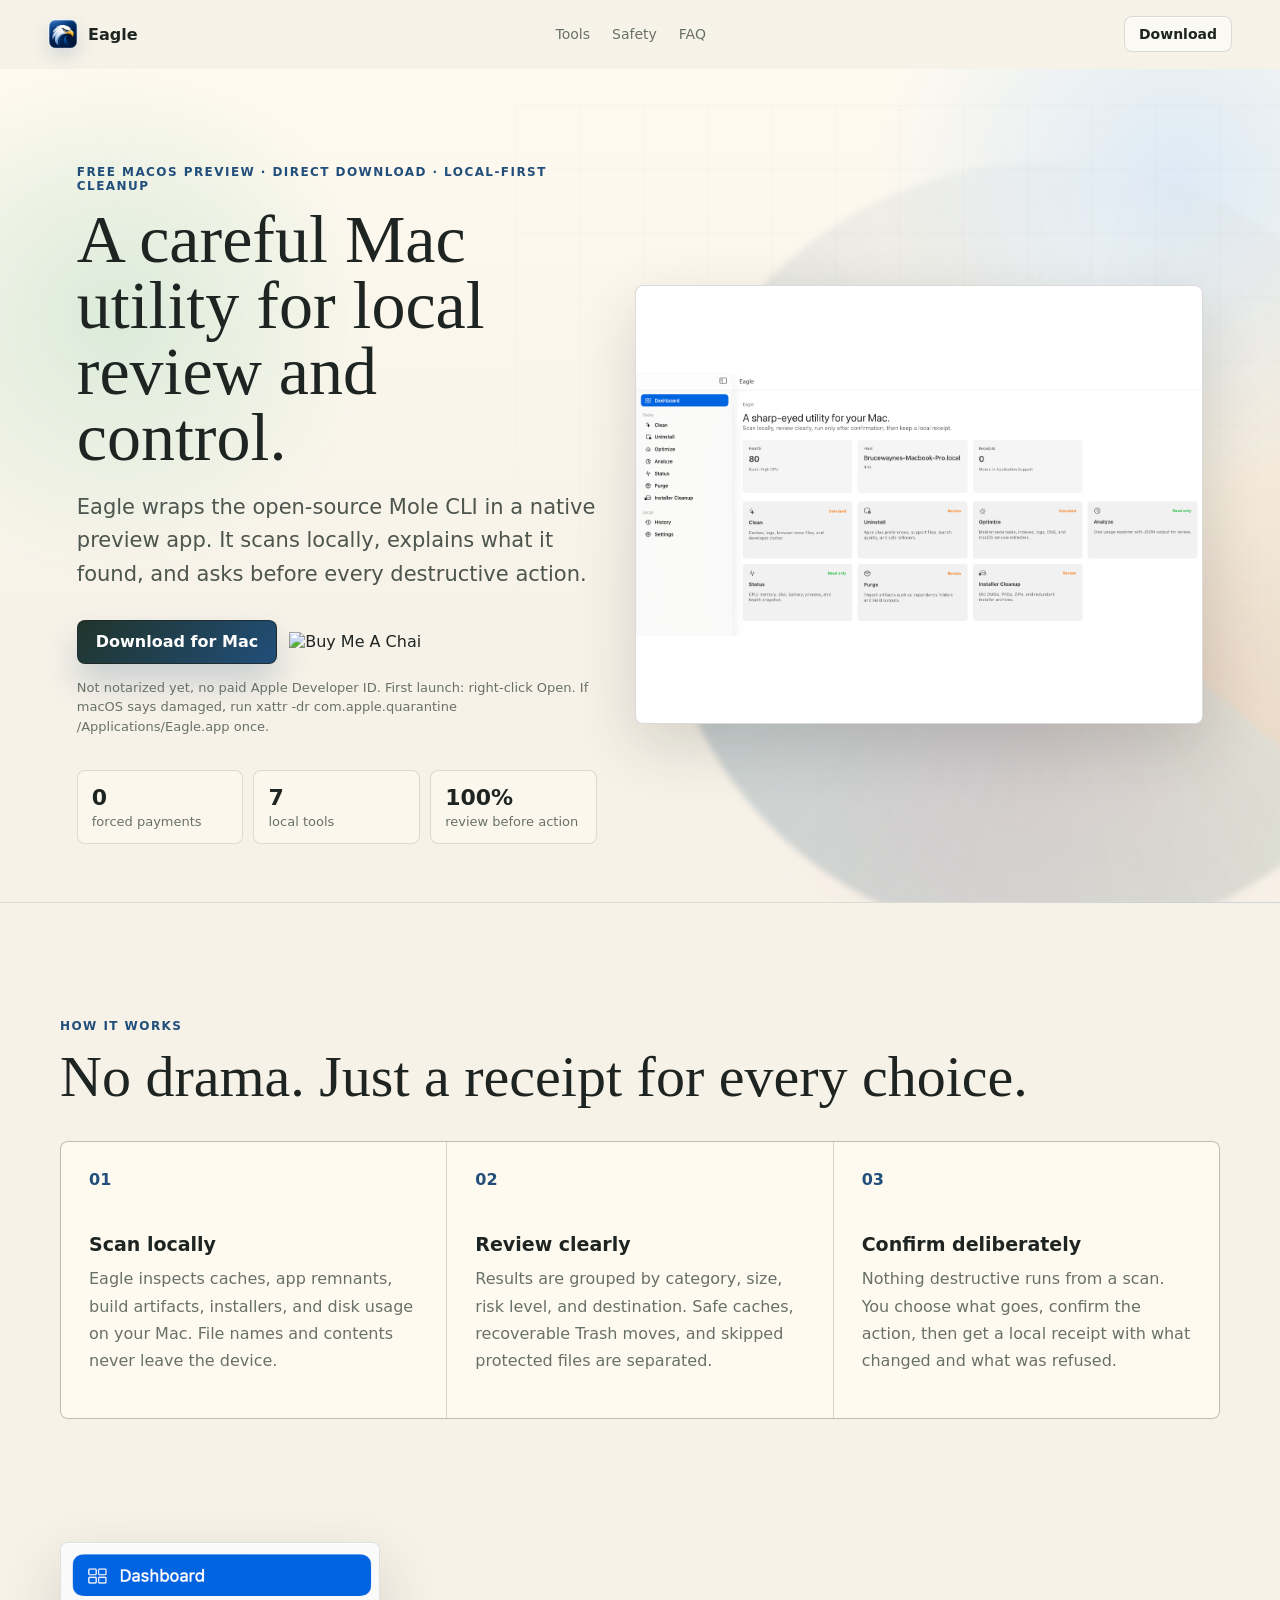
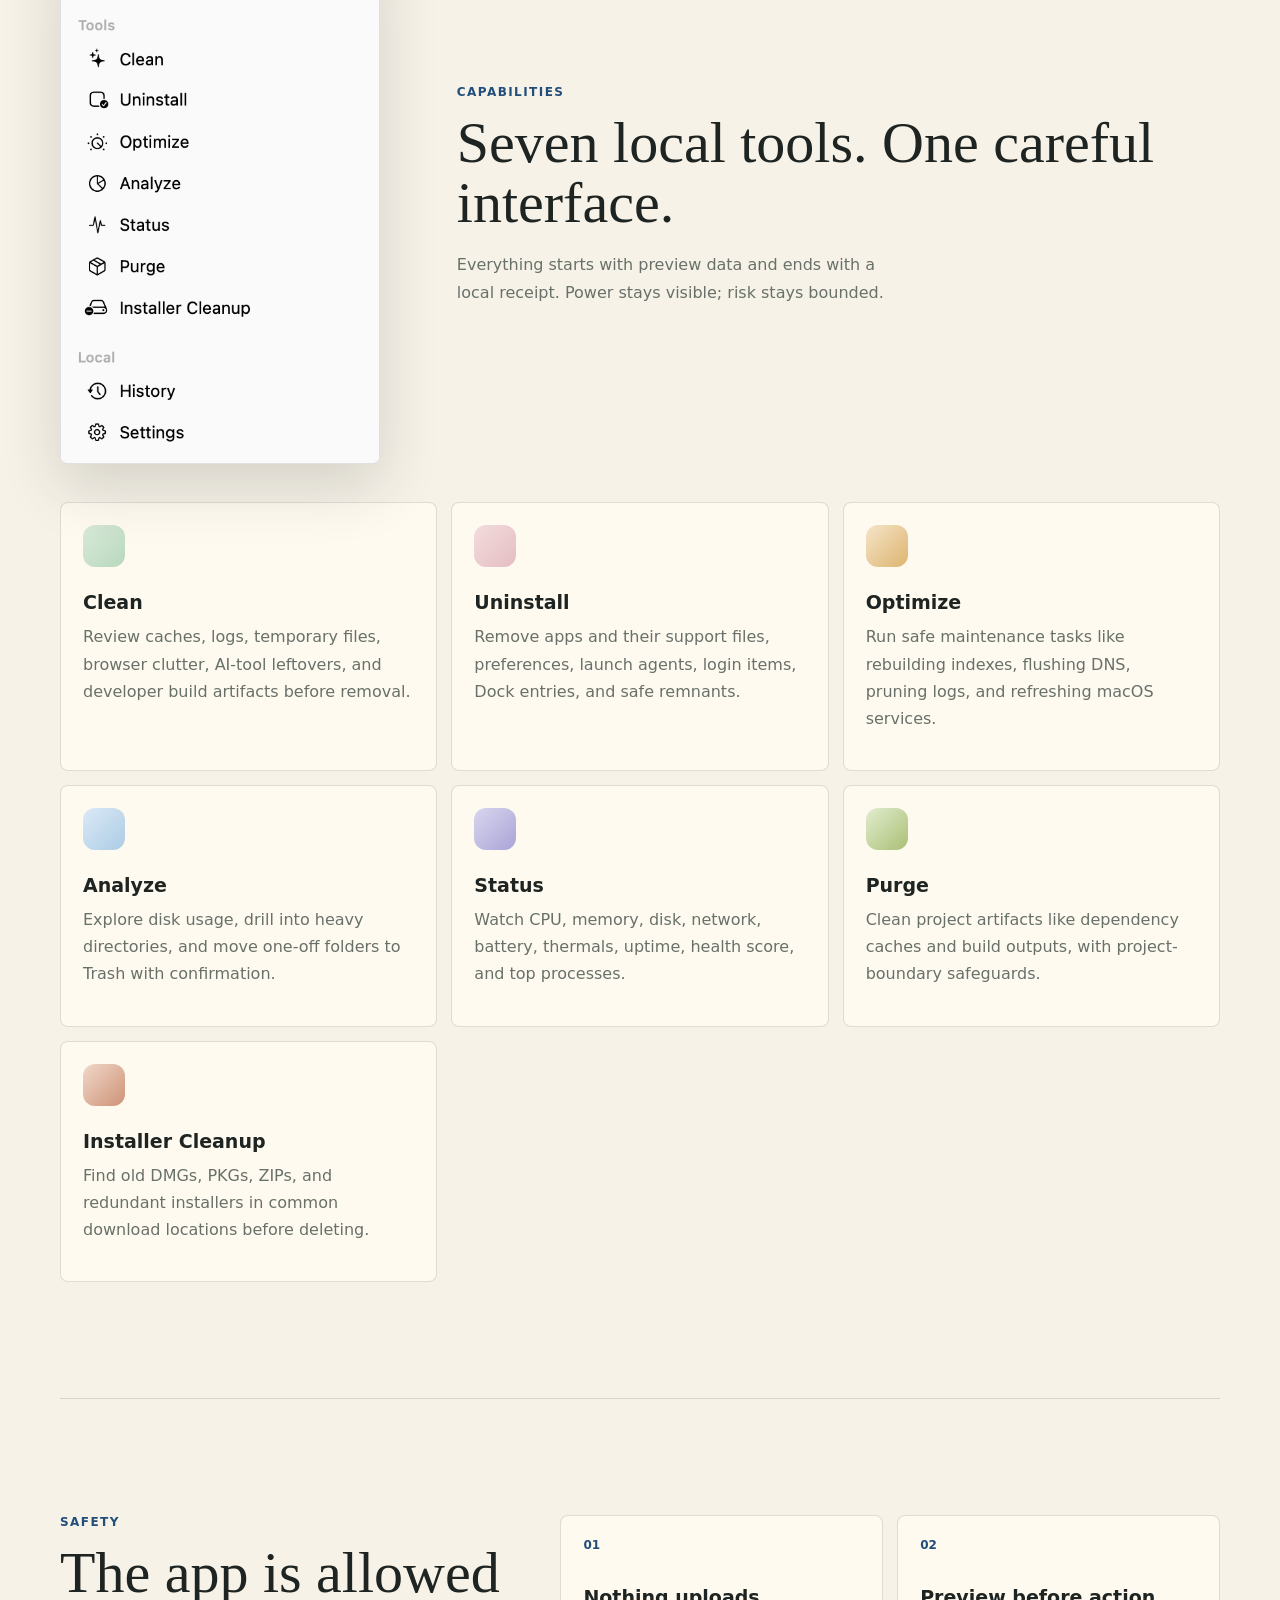
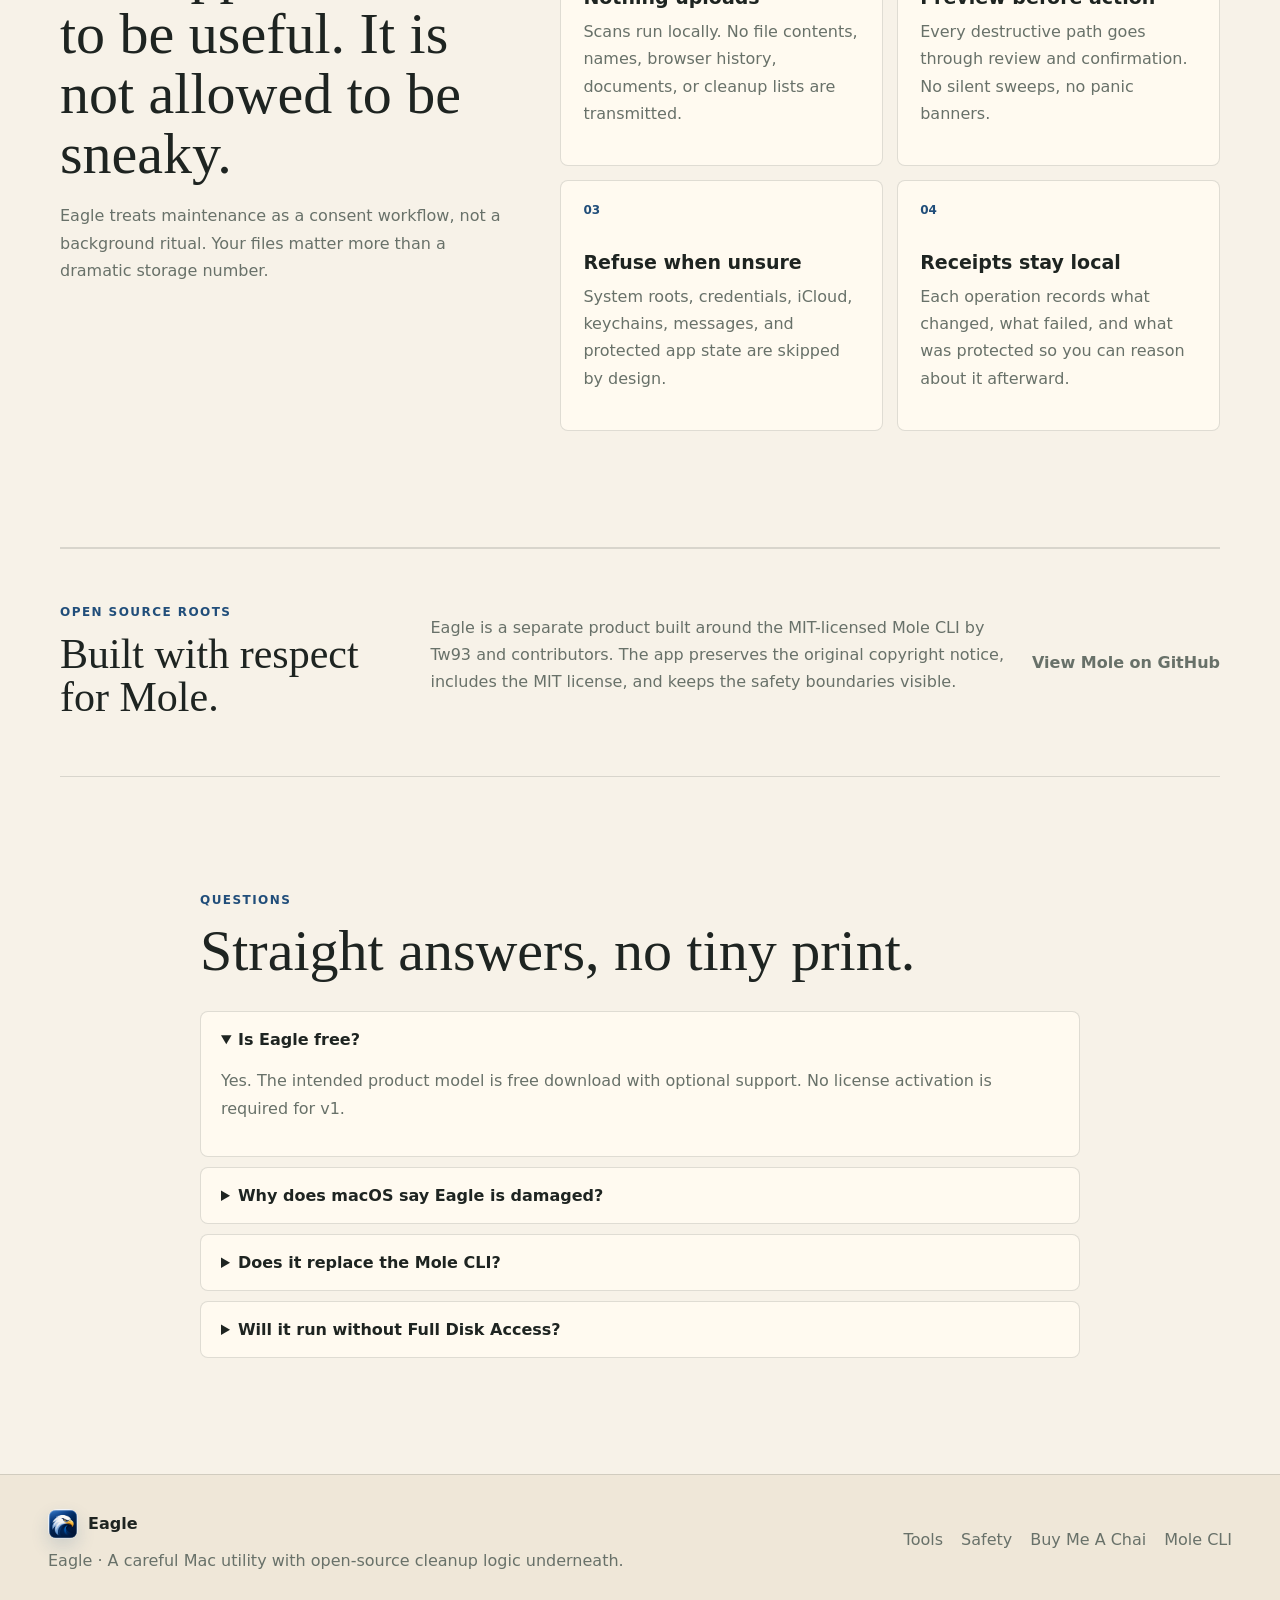
==== commit 5314dc5a: "Fix Eagle preview bundle signing" ====
--- a/site/index.html
+++ b/site/index.html
@@ -41,7 +41,7 @@
           <a class="button primary" href="/downloads/Eagle-preview.zip" download="Eagle-preview.zip" data-download-link>Download for Mac</a>
           <a class="chai-button" href="https://buymeachai.ezee.li/nareshsilla" target="_blank" rel="noopener noreferrer" data-support-link hidden><img src="https://buymeachai.ezee.li/assets/images/buymeachai-button.png" alt="Buy Me A Chai" width="200"></a>
         </div>
-        <p class="download-note" data-download-note>Unsigned preview: no paid Apple Developer ID yet ($99/year). First launch: right-click Open, or after a block use System Settings > Privacy & Security > Open Anyway.</p>
+        <p class="download-note" data-download-note>Not notarized yet, no paid Apple Developer ID. First launch: right-click Open. If macOS says damaged, run xattr -dr com.apple.quarantine /Applications/Eagle.app once.</p>
         <dl class="trust-stats" aria-label="Product highlights">
           <div><dt>0</dt><dd>forced payments</dd></div>
           <div><dt>7</dt><dd>local tools</dd></div>
@@ -134,6 +134,10 @@
           <p>Yes. The intended product model is free download with optional support. No license activation is required for v1.</p>
         </details>
         <details>
+          <summary>Why does macOS say Eagle is damaged?</summary>
+          <p>The preview is ad-hoc signed but not Apple-notarized because there is no paid Developer ID yet. Move Eagle.app to Applications, then run <code>xattr -dr com.apple.quarantine /Applications/Eagle.app</code> once and open it again.</p>
+        </details>
+        <details>
           <summary>Does it replace the Mole CLI?</summary>
           <p>No. Eagle is a native Mac app around local Mole workflows. The CLI remains the open-source base and attribution stays visible.</p>
         </details>
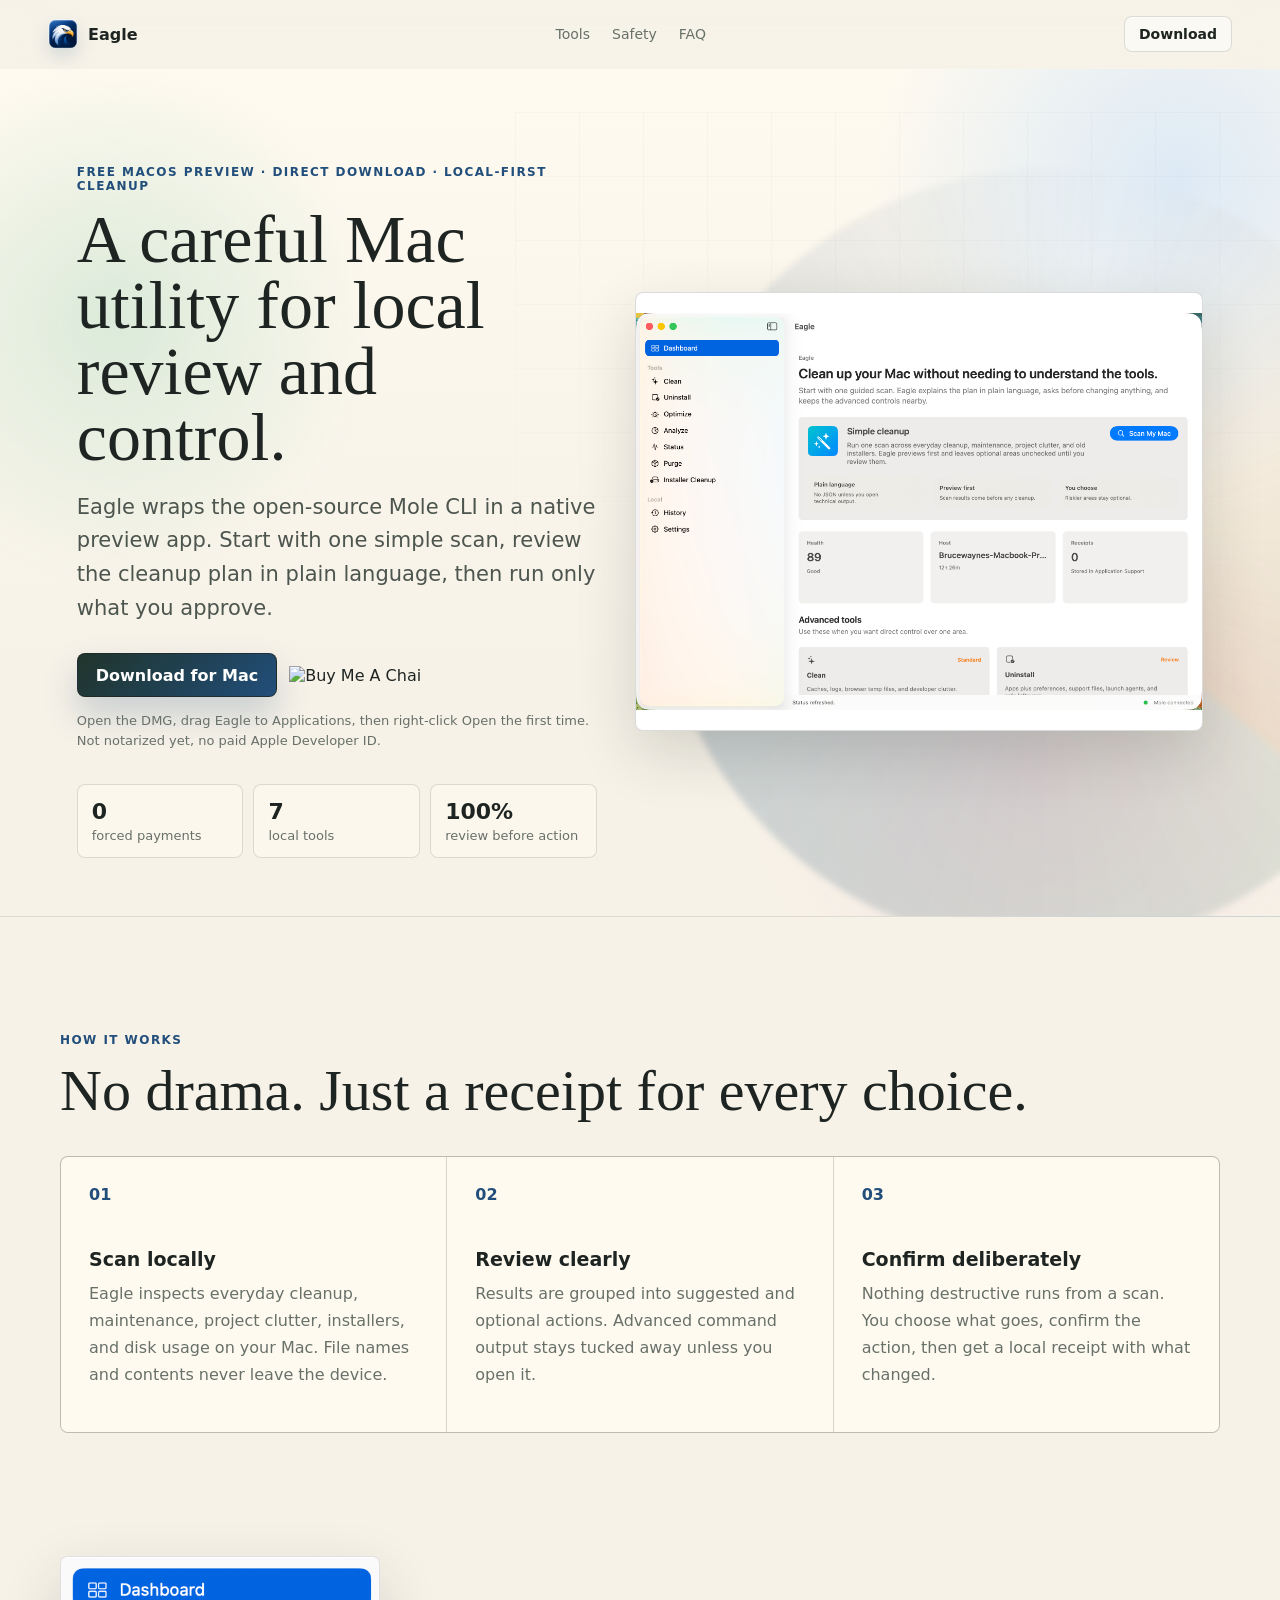
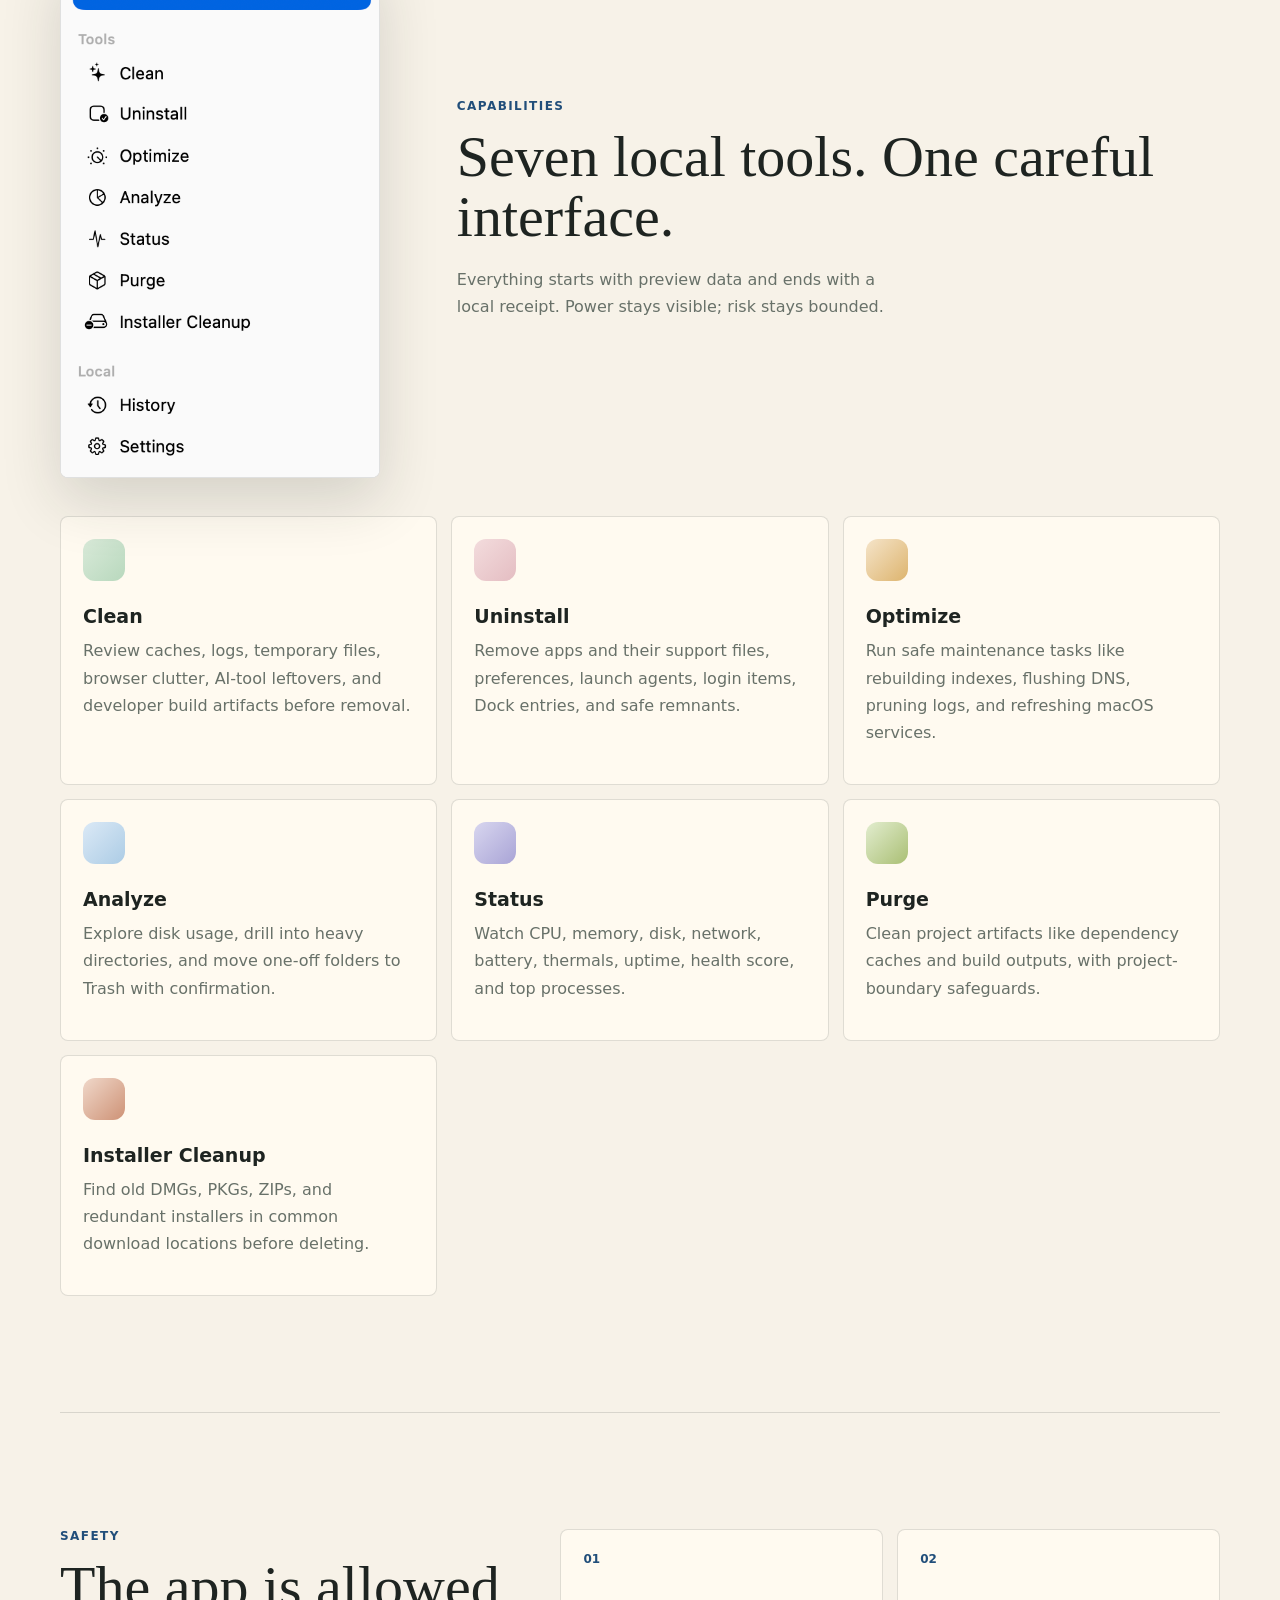
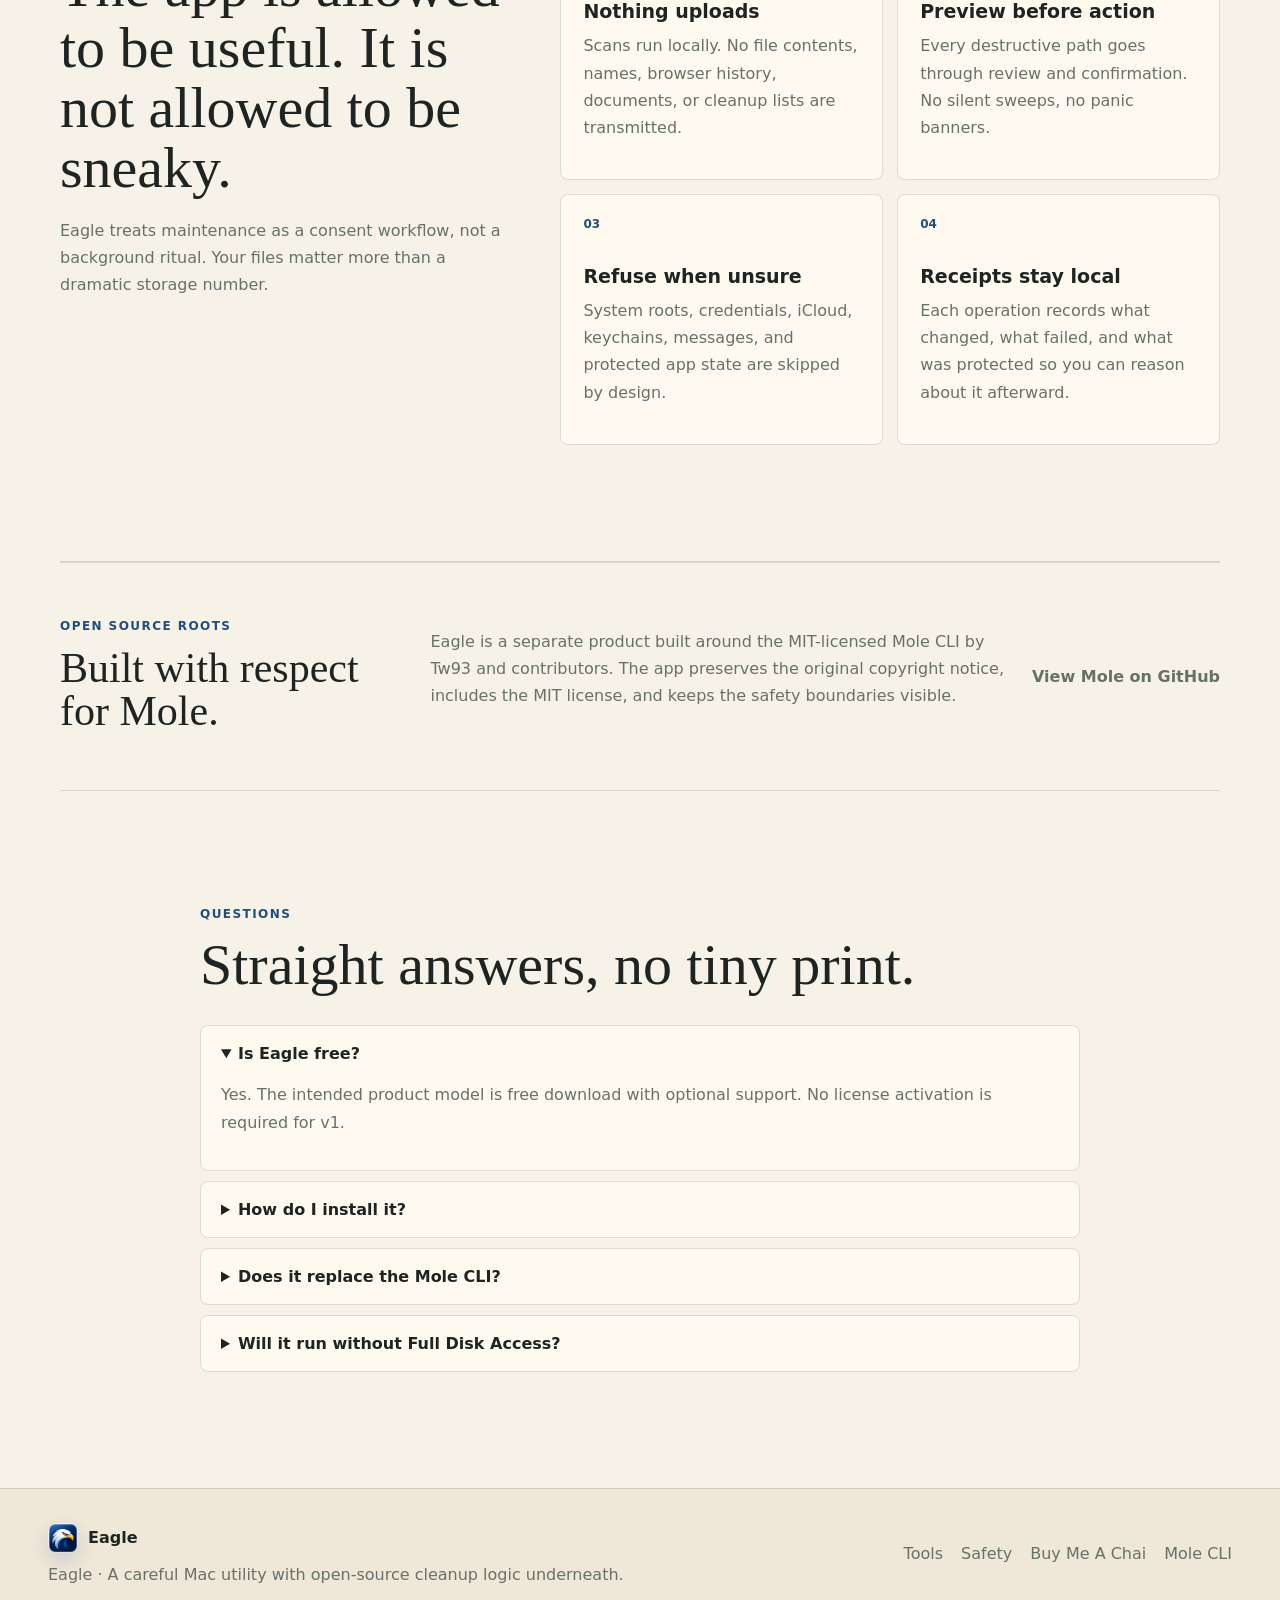
==== commit 35263734: "Add guided cleanup flow" ====
--- a/site/index.html
+++ b/site/index.html
@@ -27,7 +27,7 @@
       <a href="#faq">FAQ</a>
     </nav>
     <div class="nav-actions">
-      <a class="button small" href="/downloads/Eagle-preview.zip" download="Eagle-preview.zip" data-download-link>Download</a>
+      <a class="button small" href="/downloads/Eagle-preview.dmg" download="Eagle-preview.dmg" data-download-link>Download</a>
     </div>
   </header>
 
@@ -36,12 +36,12 @@
       <div class="hero-content">
         <p class="eyebrow">Free macOS preview · direct download · local-first cleanup</p>
         <h1 id="hero-title">A careful Mac utility for local review and control.</h1>
-        <p class="hero-copy">Eagle wraps the open-source Mole CLI in a native preview app. It scans locally, explains what it found, and asks before every destructive action.</p>
+        <p class="hero-copy">Eagle wraps the open-source Mole CLI in a native preview app. Start with one simple scan, review the cleanup plan in plain language, then run only what you approve.</p>
         <div class="hero-actions" id="download">
-          <a class="button primary" href="/downloads/Eagle-preview.zip" download="Eagle-preview.zip" data-download-link>Download for Mac</a>
+          <a class="button primary" href="/downloads/Eagle-preview.dmg" download="Eagle-preview.dmg" data-download-link>Download for Mac</a>
           <a class="chai-button" href="https://buymeachai.ezee.li/nareshsilla" target="_blank" rel="noopener noreferrer" data-support-link hidden><img src="https://buymeachai.ezee.li/assets/images/buymeachai-button.png" alt="Buy Me A Chai" width="200"></a>
         </div>
-        <p class="download-note" data-download-note>Not notarized yet, no paid Apple Developer ID. First launch: right-click Open. If macOS says damaged, run xattr -dr com.apple.quarantine /Applications/Eagle.app once.</p>
+        <p class="download-note" data-download-note>Open the DMG, drag Eagle to Applications, then right-click Open the first time. Not notarized yet, no paid Apple Developer ID.</p>
         <dl class="trust-stats" aria-label="Product highlights">
           <div><dt>0</dt><dd>forced payments</dd></div>
           <div><dt>7</dt><dd>local tools</dd></div>
@@ -65,17 +65,17 @@
         <article>
           <span class="step-num">01</span>
           <h3>Scan locally</h3>
-          <p>Eagle inspects caches, app remnants, build artifacts, installers, and disk usage on your Mac. File names and contents never leave the device.</p>
+          <p>Eagle inspects everyday cleanup, maintenance, project clutter, installers, and disk usage on your Mac. File names and contents never leave the device.</p>
         </article>
         <article>
           <span class="step-num">02</span>
           <h3>Review clearly</h3>
-          <p>Results are grouped by category, size, risk level, and destination. Safe caches, recoverable Trash moves, and skipped protected files are separated.</p>
+          <p>Results are grouped into suggested and optional actions. Advanced command output stays tucked away unless you open it.</p>
         </article>
         <article>
           <span class="step-num">03</span>
           <h3>Confirm deliberately</h3>
-          <p>Nothing destructive runs from a scan. You choose what goes, confirm the action, then get a local receipt with what changed and what was refused.</p>
+          <p>Nothing destructive runs from a scan. You choose what goes, confirm the action, then get a local receipt with what changed.</p>
         </article>
       </div>
     </section>
@@ -134,8 +134,8 @@
           <p>Yes. The intended product model is free download with optional support. No license activation is required for v1.</p>
         </details>
         <details>
-          <summary>Why does macOS say Eagle is damaged?</summary>
-          <p>The preview is ad-hoc signed but not Apple-notarized because there is no paid Developer ID yet. Move Eagle.app to Applications, then run <code>xattr -dr com.apple.quarantine /Applications/Eagle.app</code> once and open it again.</p>
+          <summary>How do I install it?</summary>
+          <p>Open the downloaded DMG, drag Eagle.app to Applications, then open it from Applications. Because this preview is not notarized yet, use right-click Open the first time. If macOS still says damaged, run <code>xattr -dr com.apple.quarantine /Applications/Eagle.app</code> once.</p>
         </details>
         <details>
           <summary>Does it replace the Mole CLI?</summary>
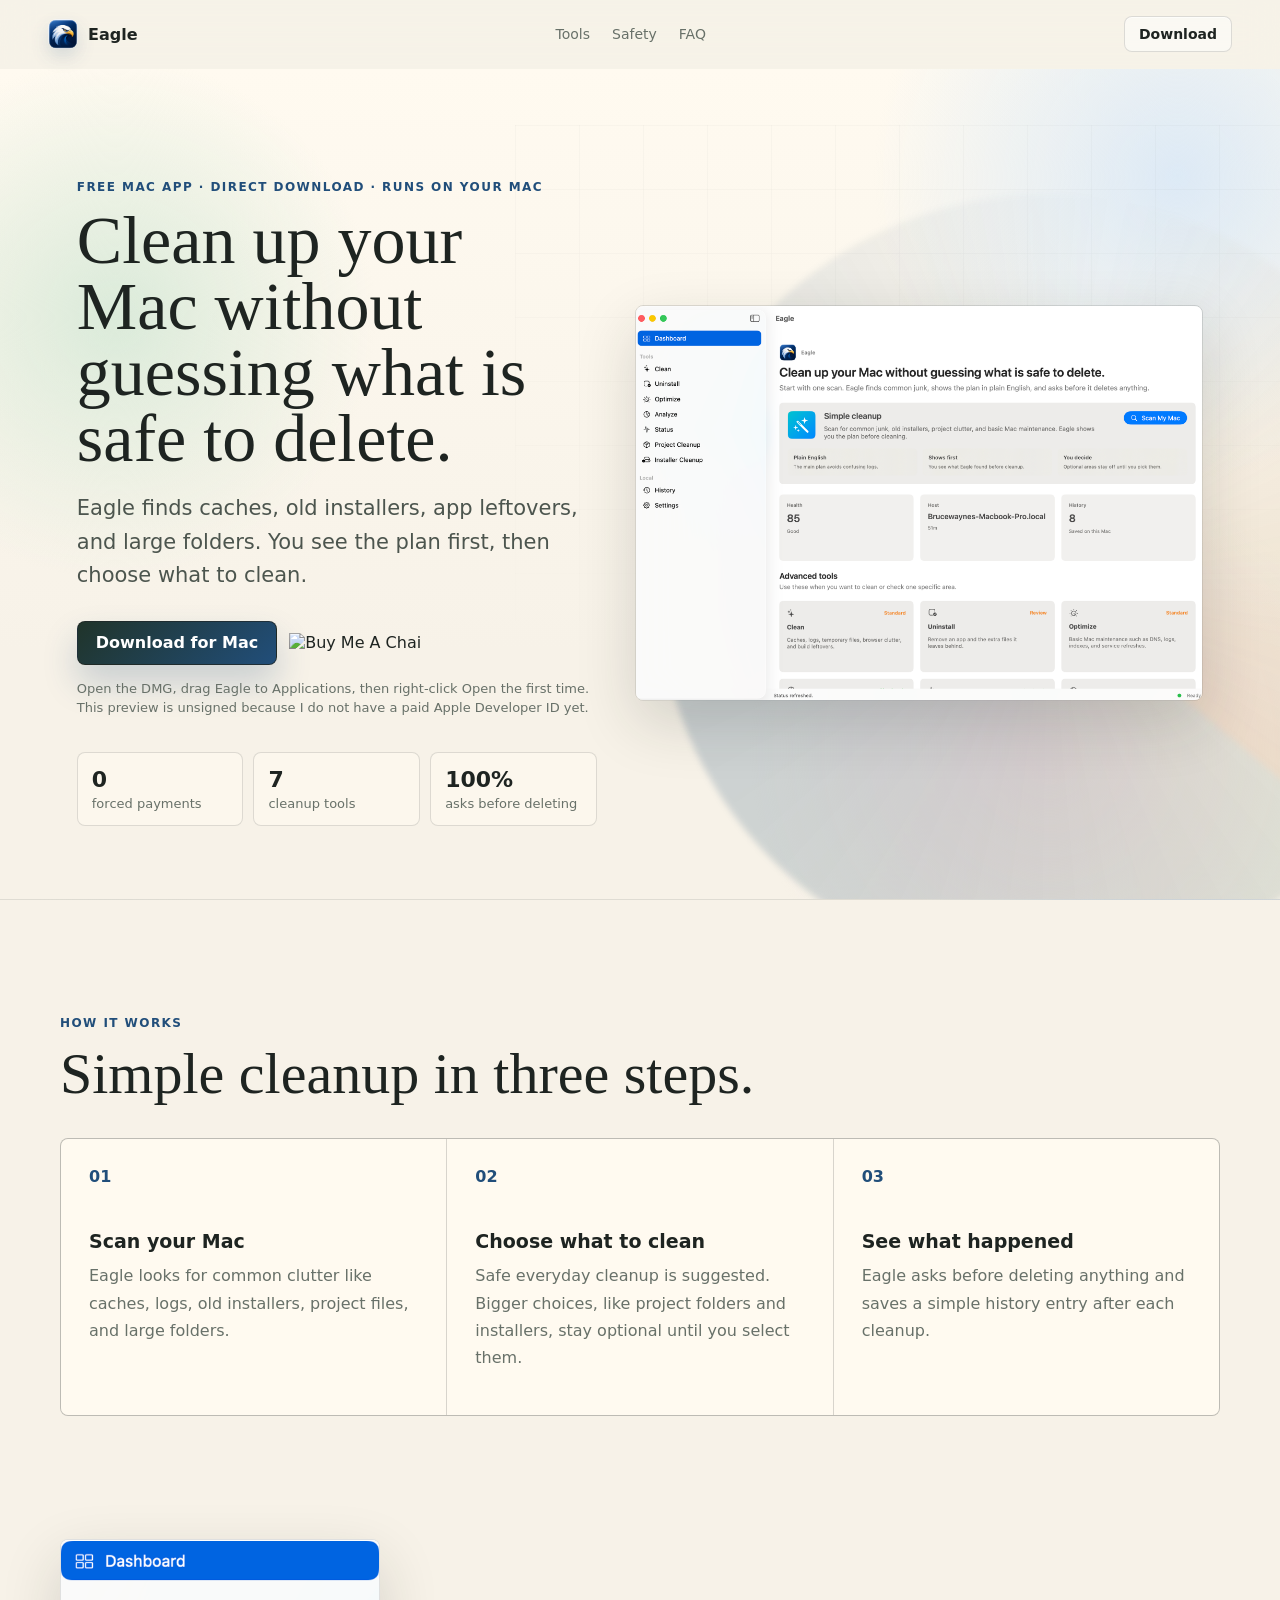
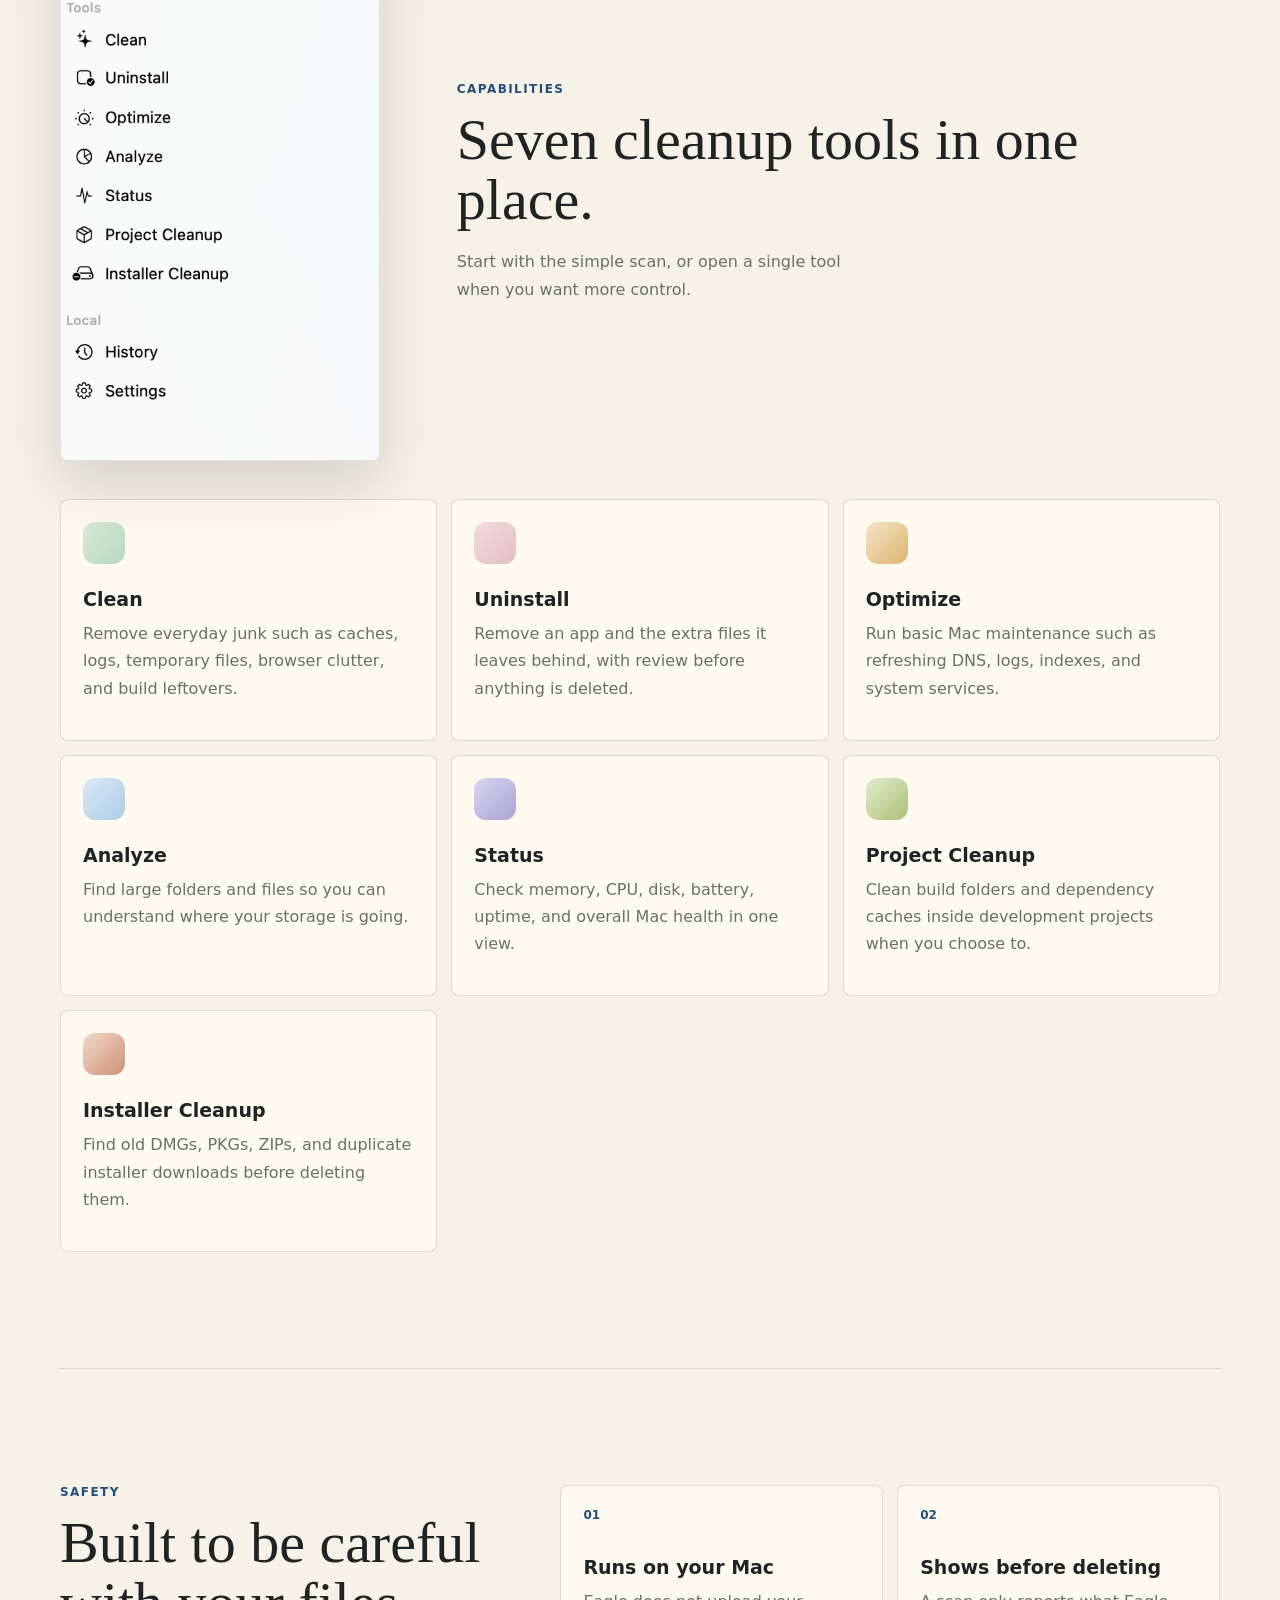
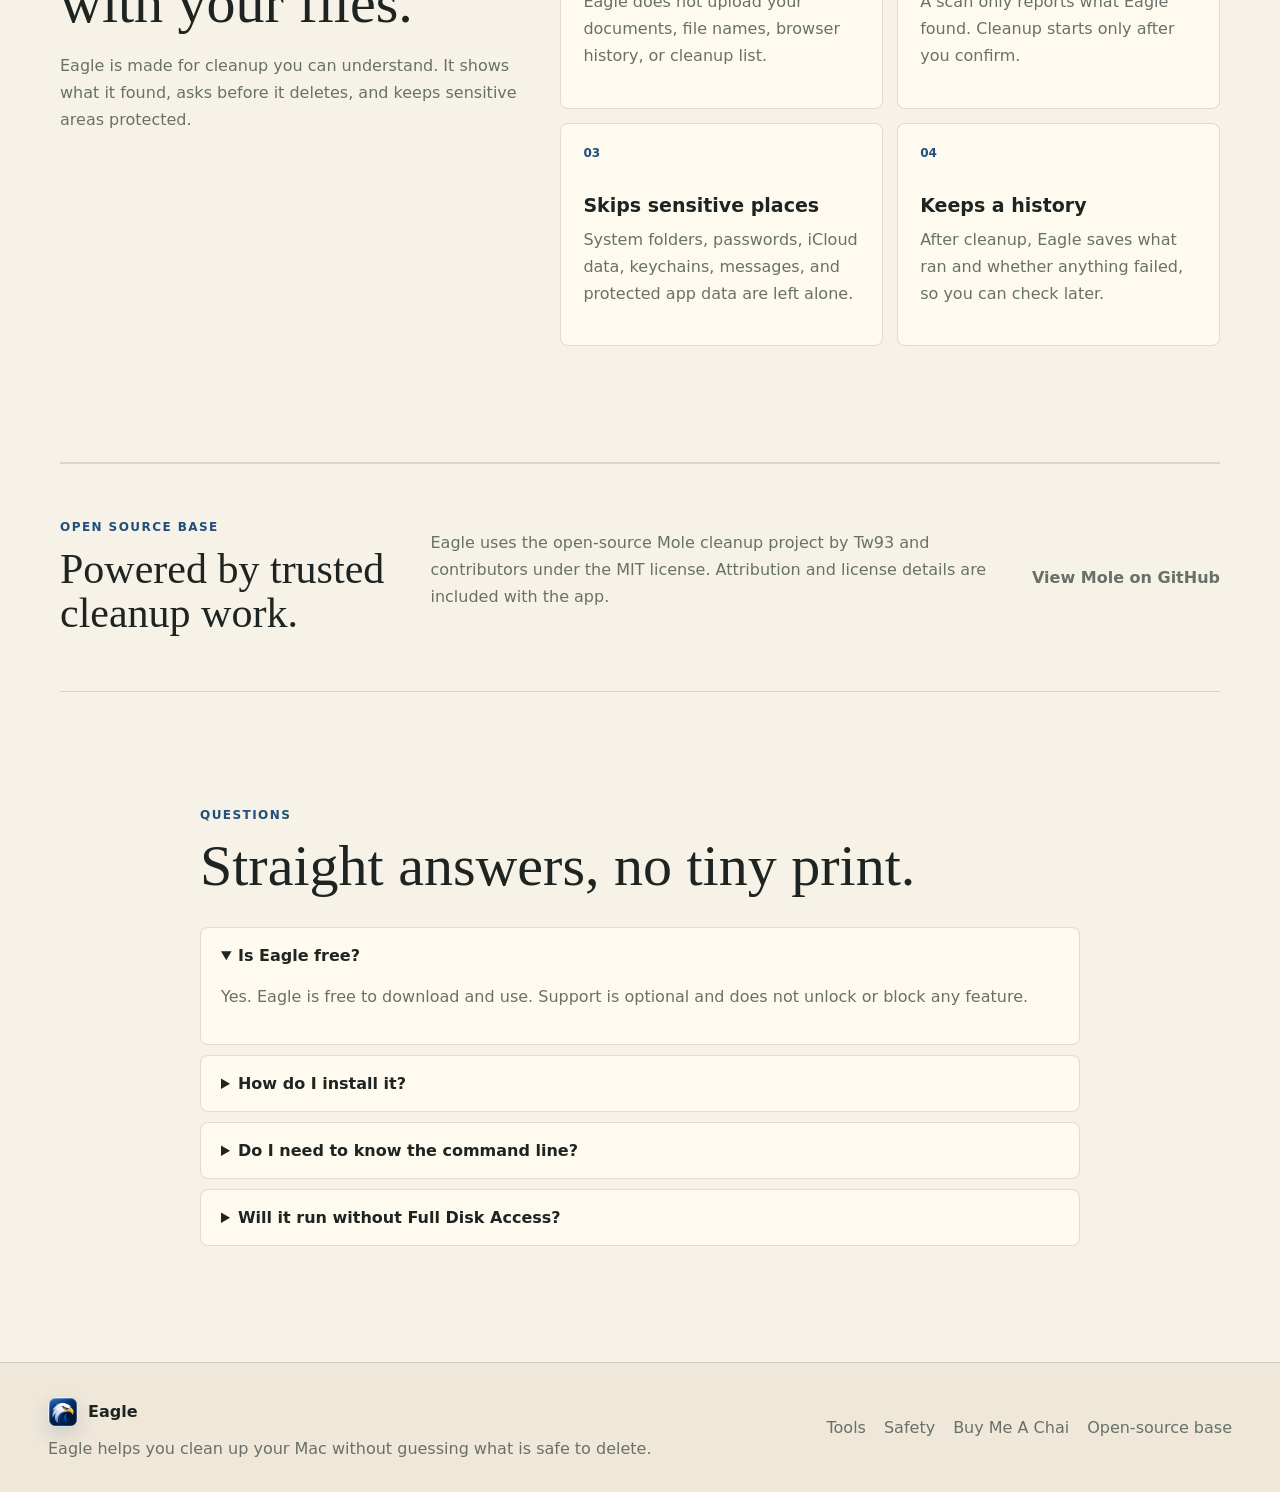
==== commit 5c6b5252: "Simplify Eagle website and app copy" ====
--- a/site/index.html
+++ b/site/index.html
@@ -3,10 +3,10 @@
 <head>
   <meta charset="utf-8">
   <meta name="viewport" content="width=device-width, initial-scale=1">
-  <title>Eagle · A careful Mac utility</title>
-  <meta name="description" content="Eagle is a free, local-first Mac utility for cleaning caches, uninstalling apps, analyzing disk space, monitoring status, and reviewing every action before it runs.">
-  <meta property="og:title" content="Eagle · A careful Mac utility">
-  <meta property="og:description" content="Scan first. Review clearly. Clean only after you confirm. Free, local-first, and powered by the open-source Mole CLI.">
+  <title>Eagle · Clean up your Mac safely</title>
+  <meta name="description" content="Eagle is a free Mac app that helps you clean caches, remove old installers, uninstall apps, find large files, and choose what to delete before anything changes.">
+  <meta property="og:title" content="Eagle · Clean up your Mac safely">
+  <meta property="og:description" content="Find junk, review the plan, and clean only what you approve. Free to download and runs on your Mac.">
   <meta property="og:type" content="website">
   <meta name="theme-color" content="#f6f2e8">
   <link rel="icon" type="image/png" href="./assets/eagle-icon.png?v=2">
@@ -34,18 +34,18 @@
   <main id="main">
     <section class="hero" aria-labelledby="hero-title">
       <div class="hero-content">
-        <p class="eyebrow">Free macOS preview · direct download · local-first cleanup</p>
-        <h1 id="hero-title">A careful Mac utility for local review and control.</h1>
-        <p class="hero-copy">Eagle wraps the open-source Mole CLI in a native preview app. Start with one simple scan, review the cleanup plan in plain language, then run only what you approve.</p>
+        <p class="eyebrow">Free Mac app · direct download · runs on your Mac</p>
+        <h1 id="hero-title">Clean up your Mac without guessing what is safe to delete.</h1>
+        <p class="hero-copy">Eagle finds caches, old installers, app leftovers, and large folders. You see the plan first, then choose what to clean.</p>
         <div class="hero-actions" id="download">
           <a class="button primary" href="/downloads/Eagle-preview.dmg" download="Eagle-preview.dmg" data-download-link>Download for Mac</a>
           <a class="chai-button" href="https://buymeachai.ezee.li/nareshsilla" target="_blank" rel="noopener noreferrer" data-support-link hidden><img src="https://buymeachai.ezee.li/assets/images/buymeachai-button.png" alt="Buy Me A Chai" width="200"></a>
         </div>
-        <p class="download-note" data-download-note>Open the DMG, drag Eagle to Applications, then right-click Open the first time. Not notarized yet, no paid Apple Developer ID.</p>
+        <p class="download-note" data-download-note>Open the DMG, drag Eagle to Applications, then right-click Open the first time. This preview is unsigned because I do not have a paid Apple Developer ID yet.</p>
         <dl class="trust-stats" aria-label="Product highlights">
           <div><dt>0</dt><dd>forced payments</dd></div>
-          <div><dt>7</dt><dd>local tools</dd></div>
-          <div><dt>100%</dt><dd>review before action</dd></div>
+          <div><dt>7</dt><dd>cleanup tools</dd></div>
+          <div><dt>100%</dt><dd>asks before deleting</dd></div>
         </dl>
       </div>
 
@@ -60,22 +60,22 @@
 
     <section class="section flow" aria-labelledby="flow-title">
       <div class="section-kicker">How it works</div>
-      <h2 id="flow-title">No drama. Just a receipt for every choice.</h2>
+      <h2 id="flow-title">Simple cleanup in three steps.</h2>
       <div class="flow-steps">
         <article>
           <span class="step-num">01</span>
-          <h3>Scan locally</h3>
-          <p>Eagle inspects everyday cleanup, maintenance, project clutter, installers, and disk usage on your Mac. File names and contents never leave the device.</p>
+          <h3>Scan your Mac</h3>
+          <p>Eagle looks for common clutter like caches, logs, old installers, project files, and large folders.</p>
         </article>
         <article>
           <span class="step-num">02</span>
-          <h3>Review clearly</h3>
-          <p>Results are grouped into suggested and optional actions. Advanced command output stays tucked away unless you open it.</p>
+          <h3>Choose what to clean</h3>
+          <p>Safe everyday cleanup is suggested. Bigger choices, like project folders and installers, stay optional until you select them.</p>
         </article>
         <article>
           <span class="step-num">03</span>
-          <h3>Confirm deliberately</h3>
-          <p>Nothing destructive runs from a scan. You choose what goes, confirm the action, then get a local receipt with what changed.</p>
+          <h3>See what happened</h3>
+          <p>Eagle asks before deleting anything and saves a simple history entry after each cleanup.</p>
         </article>
       </div>
     </section>
@@ -87,41 +87,41 @@
         </div>
         <div class="capability-copy">
           <div class="section-kicker">Capabilities</div>
-          <h2 id="tools-title">Seven local tools. One careful interface.</h2>
-          <p>Everything starts with preview data and ends with a local receipt. Power stays visible; risk stays bounded.</p>
+          <h2 id="tools-title">Seven cleanup tools in one place.</h2>
+          <p>Start with the simple scan, or open a single tool when you want more control.</p>
         </div>
       </div>
       <div class="tool-grid">
-        <article><span class="icon clean"></span><h3>Clean</h3><p>Review caches, logs, temporary files, browser clutter, AI-tool leftovers, and developer build artifacts before removal.</p></article>
-        <article><span class="icon uninstall"></span><h3>Uninstall</h3><p>Remove apps and their support files, preferences, launch agents, login items, Dock entries, and safe remnants.</p></article>
-        <article><span class="icon optimize"></span><h3>Optimize</h3><p>Run safe maintenance tasks like rebuilding indexes, flushing DNS, pruning logs, and refreshing macOS services.</p></article>
-        <article><span class="icon analyze"></span><h3>Analyze</h3><p>Explore disk usage, drill into heavy directories, and move one-off folders to Trash with confirmation.</p></article>
-        <article><span class="icon status"></span><h3>Status</h3><p>Watch CPU, memory, disk, network, battery, thermals, uptime, health score, and top processes.</p></article>
-        <article><span class="icon purge"></span><h3>Purge</h3><p>Clean project artifacts like dependency caches and build outputs, with project-boundary safeguards.</p></article>
-        <article><span class="icon installer"></span><h3>Installer Cleanup</h3><p>Find old DMGs, PKGs, ZIPs, and redundant installers in common download locations before deleting.</p></article>
+        <article><span class="icon clean"></span><h3>Clean</h3><p>Remove everyday junk such as caches, logs, temporary files, browser clutter, and build leftovers.</p></article>
+        <article><span class="icon uninstall"></span><h3>Uninstall</h3><p>Remove an app and the extra files it leaves behind, with review before anything is deleted.</p></article>
+        <article><span class="icon optimize"></span><h3>Optimize</h3><p>Run basic Mac maintenance such as refreshing DNS, logs, indexes, and system services.</p></article>
+        <article><span class="icon analyze"></span><h3>Analyze</h3><p>Find large folders and files so you can understand where your storage is going.</p></article>
+        <article><span class="icon status"></span><h3>Status</h3><p>Check memory, CPU, disk, battery, uptime, and overall Mac health in one view.</p></article>
+        <article><span class="icon purge"></span><h3>Project Cleanup</h3><p>Clean build folders and dependency caches inside development projects when you choose to.</p></article>
+        <article><span class="icon installer"></span><h3>Installer Cleanup</h3><p>Find old DMGs, PKGs, ZIPs, and duplicate installer downloads before deleting them.</p></article>
       </div>
     </section>
 
     <section class="section safety" id="safety" aria-labelledby="safety-title">
       <div class="safety-copy">
         <div class="section-kicker">Safety</div>
-        <h2 id="safety-title">The app is allowed to be useful. It is not allowed to be sneaky.</h2>
-        <p>Eagle treats maintenance as a consent workflow, not a background ritual. Your files matter more than a dramatic storage number.</p>
+        <h2 id="safety-title">Built to be careful with your files.</h2>
+        <p>Eagle is made for cleanup you can understand. It shows what it found, asks before it deletes, and keeps sensitive areas protected.</p>
       </div>
       <div class="principles">
-        <article><span>01</span><h3>Nothing uploads</h3><p>Scans run locally. No file contents, names, browser history, documents, or cleanup lists are transmitted.</p></article>
-        <article><span>02</span><h3>Preview before action</h3><p>Every destructive path goes through review and confirmation. No silent sweeps, no panic banners.</p></article>
-        <article><span>03</span><h3>Refuse when unsure</h3><p>System roots, credentials, iCloud, keychains, messages, and protected app state are skipped by design.</p></article>
-        <article><span>04</span><h3>Receipts stay local</h3><p>Each operation records what changed, what failed, and what was protected so you can reason about it afterward.</p></article>
+        <article><span>01</span><h3>Runs on your Mac</h3><p>Eagle does not upload your documents, file names, browser history, or cleanup list.</p></article>
+        <article><span>02</span><h3>Shows before deleting</h3><p>A scan only reports what Eagle found. Cleanup starts only after you confirm.</p></article>
+        <article><span>03</span><h3>Skips sensitive places</h3><p>System folders, passwords, iCloud data, keychains, messages, and protected app data are left alone.</p></article>
+        <article><span>04</span><h3>Keeps a history</h3><p>After cleanup, Eagle saves what ran and whether anything failed, so you can check later.</p></article>
       </div>
     </section>
 
     <section class="section attribution" aria-labelledby="oss-title">
       <div>
-        <div class="section-kicker">Open source roots</div>
-        <h2 id="oss-title">Built with respect for Mole.</h2>
+        <div class="section-kicker">Open source base</div>
+        <h2 id="oss-title">Powered by trusted cleanup work.</h2>
       </div>
-      <p>Eagle is a separate product built around the MIT-licensed Mole CLI by Tw93 and contributors. The app preserves the original copyright notice, includes the MIT license, and keeps the safety boundaries visible.</p>
+      <p>Eagle uses the open-source Mole cleanup project by Tw93 and contributors under the MIT license. Attribution and license details are included with the app.</p>
       <a class="text-link" href="https://github.com/tw93/mole" target="_blank" rel="noopener">View Mole on GitHub</a>
     </section>
 
@@ -131,19 +131,19 @@
       <div class="faq-list">
         <details open>
           <summary>Is Eagle free?</summary>
-          <p>Yes. The intended product model is free download with optional support. No license activation is required for v1.</p>
+          <p>Yes. Eagle is free to download and use. Support is optional and does not unlock or block any feature.</p>
         </details>
         <details>
           <summary>How do I install it?</summary>
-          <p>Open the downloaded DMG, drag Eagle.app to Applications, then open it from Applications. Because this preview is not notarized yet, use right-click Open the first time. If macOS still says damaged, run <code>xattr -dr com.apple.quarantine /Applications/Eagle.app</code> once.</p>
+          <p>Open the downloaded DMG, drag Eagle.app to Applications, then open it from Applications. Because this preview is unsigned, right-click Open the first time. If macOS still blocks it, go to System Settings, Privacy &amp; Security, and allow Eagle.</p>
         </details>
         <details>
-          <summary>Does it replace the Mole CLI?</summary>
-          <p>No. Eagle is a native Mac app around local Mole workflows. The CLI remains the open-source base and attribution stays visible.</p>
+          <summary>Do I need to know the command line?</summary>
+          <p>No. Eagle is a normal Mac app. The command-line cleanup engine is included underneath, but you do not need to use Terminal.</p>
         </details>
         <details>
           <summary>Will it run without Full Disk Access?</summary>
-          <p>Yes, but deeper caches and app containers may be skipped. The app should explain what permission changes before asking for it.</p>
+          <p>Yes, but some folders may be skipped. If Eagle needs more access later, it should explain why before asking.</p>
         </details>
       </div>
     </section>
@@ -155,13 +155,13 @@
         <img class="brand-mark" src="./assets/eagle-icon.png?v=2" alt="" aria-hidden="true">
         <span>Eagle</span>
       </a>
-      <p>Eagle · A careful Mac utility with open-source cleanup logic underneath.</p>
+      <p>Eagle helps you clean up your Mac without guessing what is safe to delete.</p>
     </div>
     <div class="footer-links">
       <a href="#tools">Tools</a>
       <a href="#safety">Safety</a>
       <a href="https://buymeachai.ezee.li/nareshsilla" target="_blank" rel="noopener noreferrer" data-support-link hidden>Buy Me A Chai</a>
-      <a href="https://github.com/tw93/mole" target="_blank" rel="noopener">Mole CLI</a>
+      <a href="https://github.com/tw93/mole" target="_blank" rel="noopener">Open-source base</a>
     </div>
   </footer>
 
--- a/site/styles.css
+++ b/site/styles.css
@@ -15,8 +15,8 @@
   --shadow: 0 22px 60px rgba(31, 35, 30, 0.16);
   --radius: 8px;
   --max: 1160px;
-  --hero-shot-width: 780px;
-  --hero-shot-height: 439px;
+  --hero-shot-width: 820px;
+  --hero-shot-height: 572px;
   --hero-shot-top: 0px;
   --hero-shot-shift: 0px;
   --product-shot-width: 320px;
@@ -219,11 +219,12 @@
   position: relative;
   z-index: 2;
   width: 100%;
-  height: var(--hero-shot-height);
+  height: auto;
+  aspect-ratio: 2168 / 1512;
   border: 1px solid rgba(30,36,33,.16);
   border-radius: var(--radius);
   overflow: hidden;
-  background: #fff;
+  background: transparent;
   box-shadow: var(--shadow);
 }
 
@@ -231,7 +232,7 @@
   display: block;
   width: 100%;
   height: 100%;
-  object-fit: contain;
+  object-fit: cover;
   object-position: center center;
 }
 
@@ -887,6 +888,11 @@
 body[data-box-mode="true"] .hero-shot,
 body[data-box-mode="true"] .tour-shell {
   z-index: 8;
+}
+
+body[data-box-mode="true"] .hero-shot {
+  height: var(--hero-shot-height);
+  aspect-ratio: auto;
 }
 
 .box-overlay {
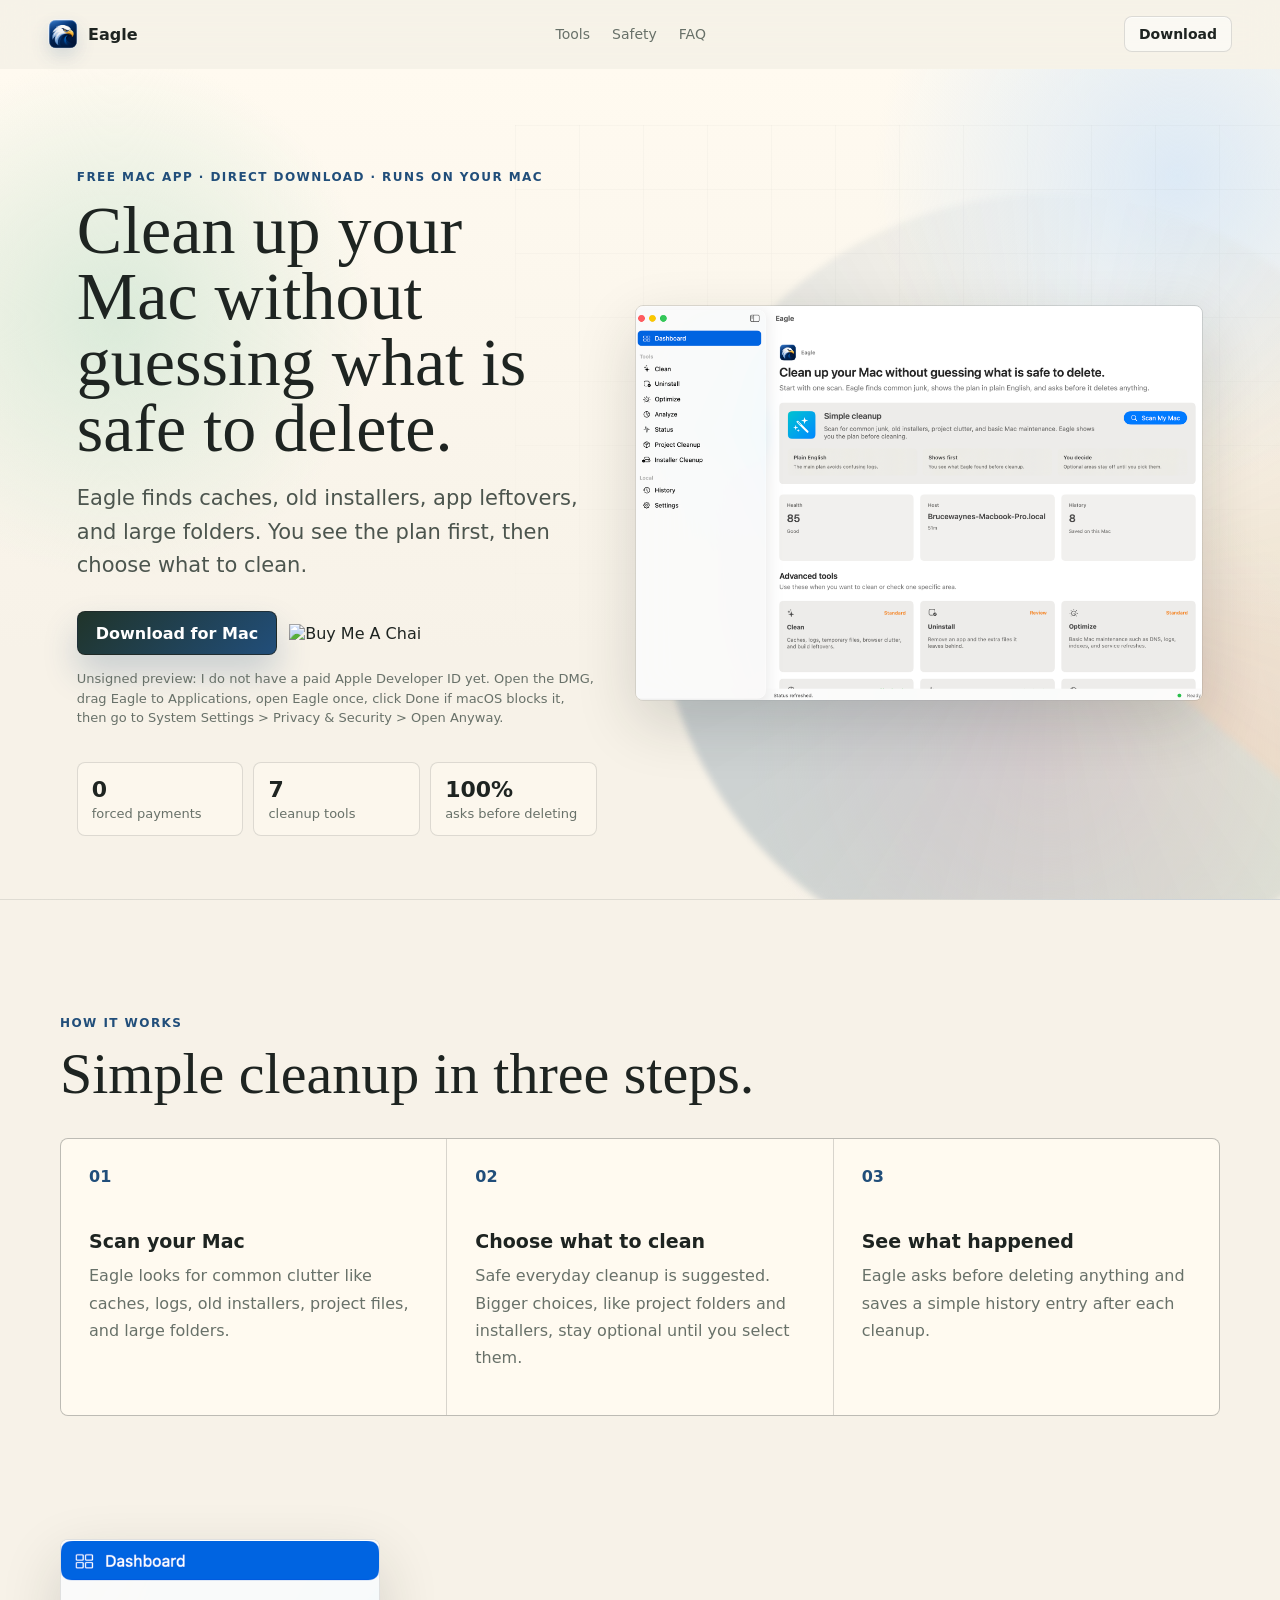
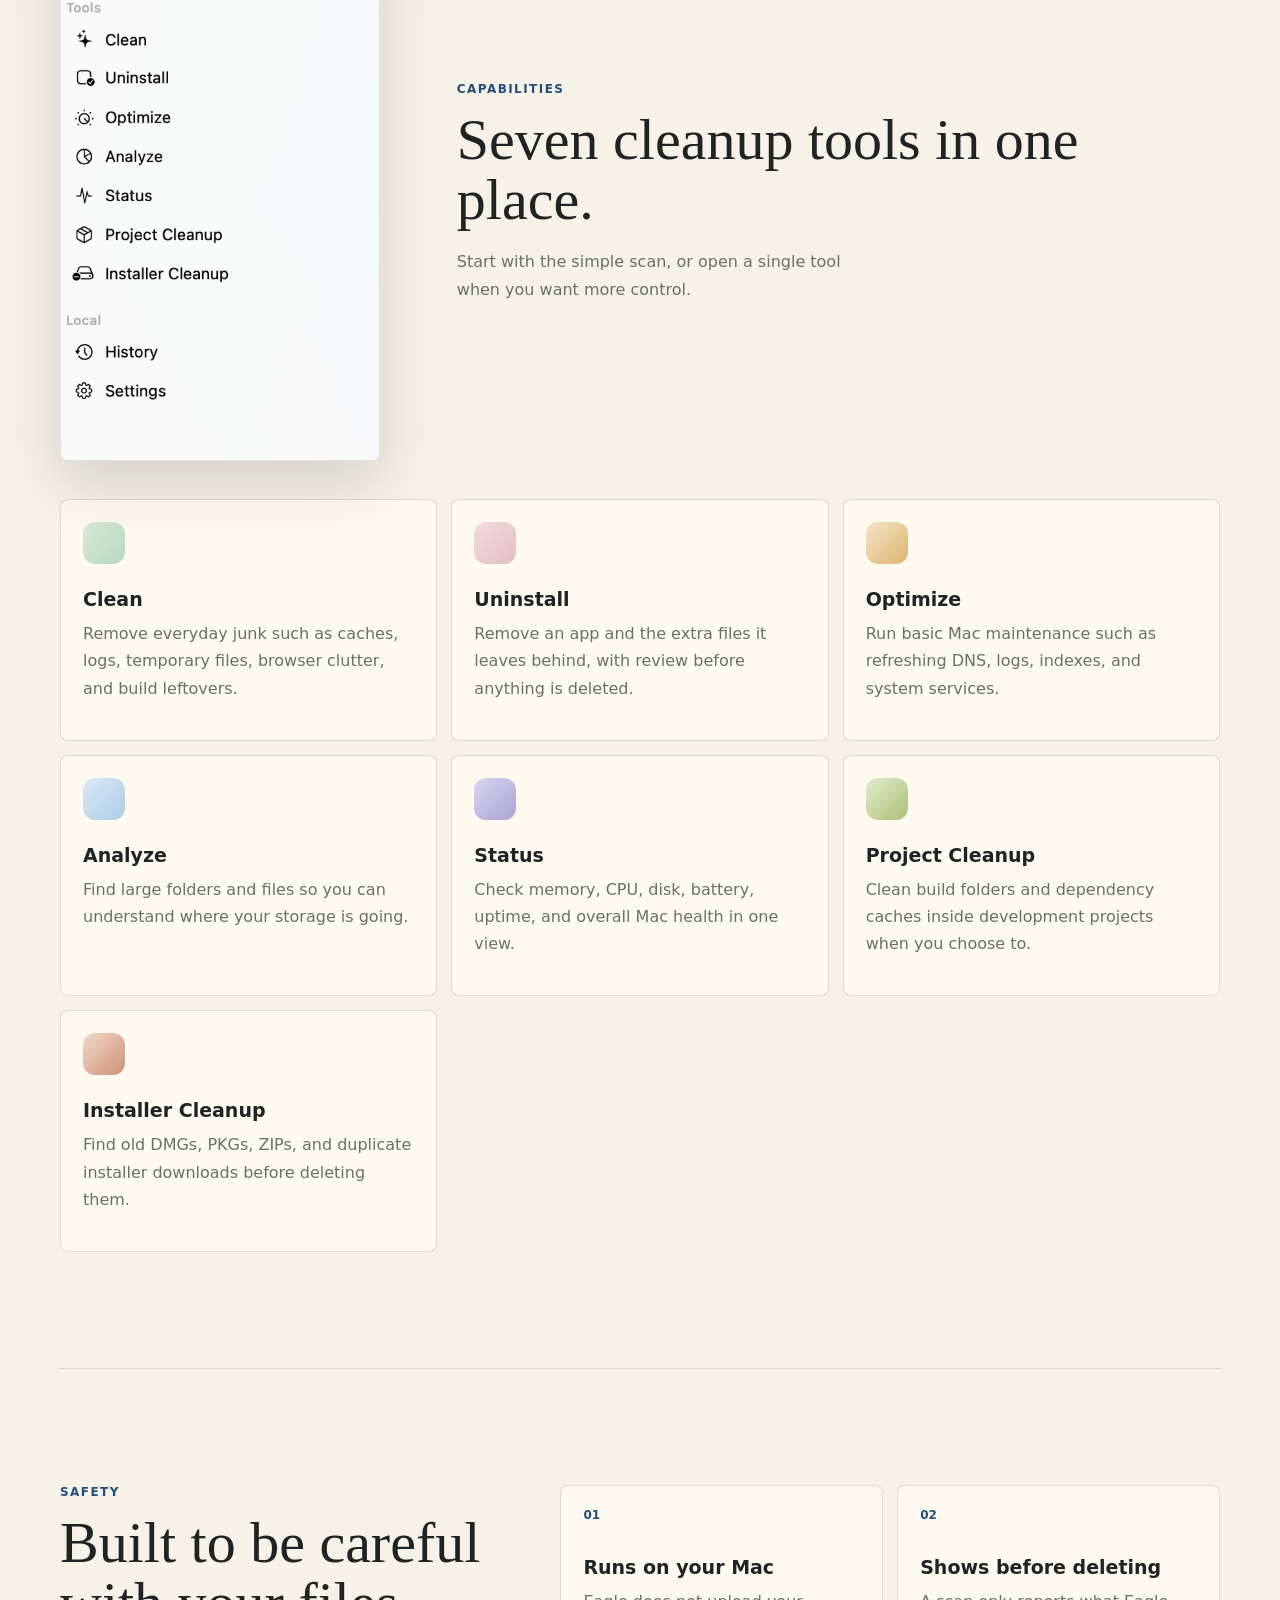
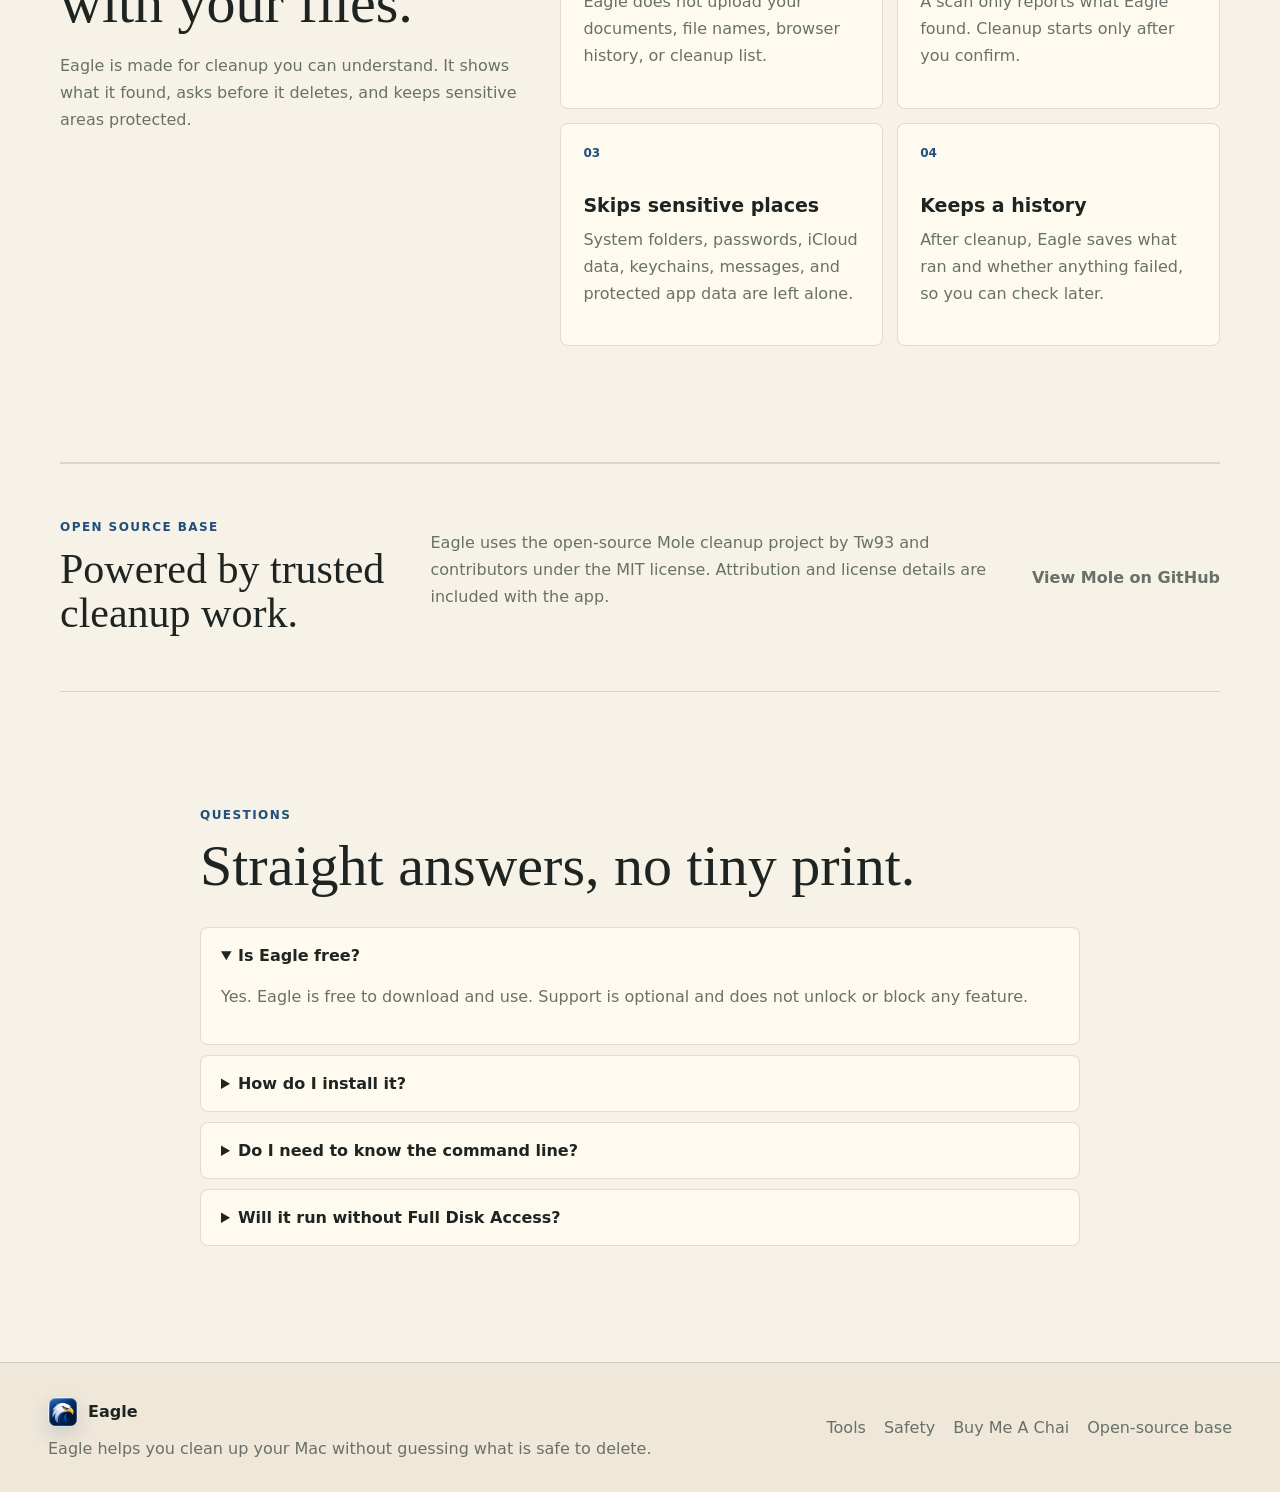
==== commit 4d98e692: "Clarify unsigned install instructions" ====
--- a/site/index.html
+++ b/site/index.html
@@ -41,7 +41,7 @@
           <a class="button primary" href="/downloads/Eagle-preview.dmg" download="Eagle-preview.dmg" data-download-link>Download for Mac</a>
           <a class="chai-button" href="https://buymeachai.ezee.li/nareshsilla" target="_blank" rel="noopener noreferrer" data-support-link hidden><img src="https://buymeachai.ezee.li/assets/images/buymeachai-button.png" alt="Buy Me A Chai" width="200"></a>
         </div>
-        <p class="download-note" data-download-note>Open the DMG, drag Eagle to Applications, then right-click Open the first time. This preview is unsigned because I do not have a paid Apple Developer ID yet.</p>
+        <p class="download-note" data-download-note>Unsigned preview: I do not have a paid Apple Developer ID yet. Open the DMG, drag Eagle to Applications, open Eagle once, click Done if macOS blocks it, then go to System Settings &gt; Privacy &amp; Security &gt; Open Anyway.</p>
         <dl class="trust-stats" aria-label="Product highlights">
           <div><dt>0</dt><dd>forced payments</dd></div>
           <div><dt>7</dt><dd>cleanup tools</dd></div>
@@ -135,7 +135,7 @@
         </details>
         <details>
           <summary>How do I install it?</summary>
-          <p>Open the downloaded DMG, drag Eagle.app to Applications, then open it from Applications. Because this preview is unsigned, right-click Open the first time. If macOS still blocks it, go to System Settings, Privacy &amp; Security, and allow Eagle.</p>
+          <p>If your browser downloads a ZIP, unzip it first. Open the DMG, drag Eagle.app to Applications, then open it from Applications. If macOS shows Move to Bin and Done, click Done, open System Settings &gt; Privacy &amp; Security, choose Open Anyway for Eagle, then open Eagle again.</p>
         </details>
         <details>
           <summary>Do I need to know the command line?</summary>
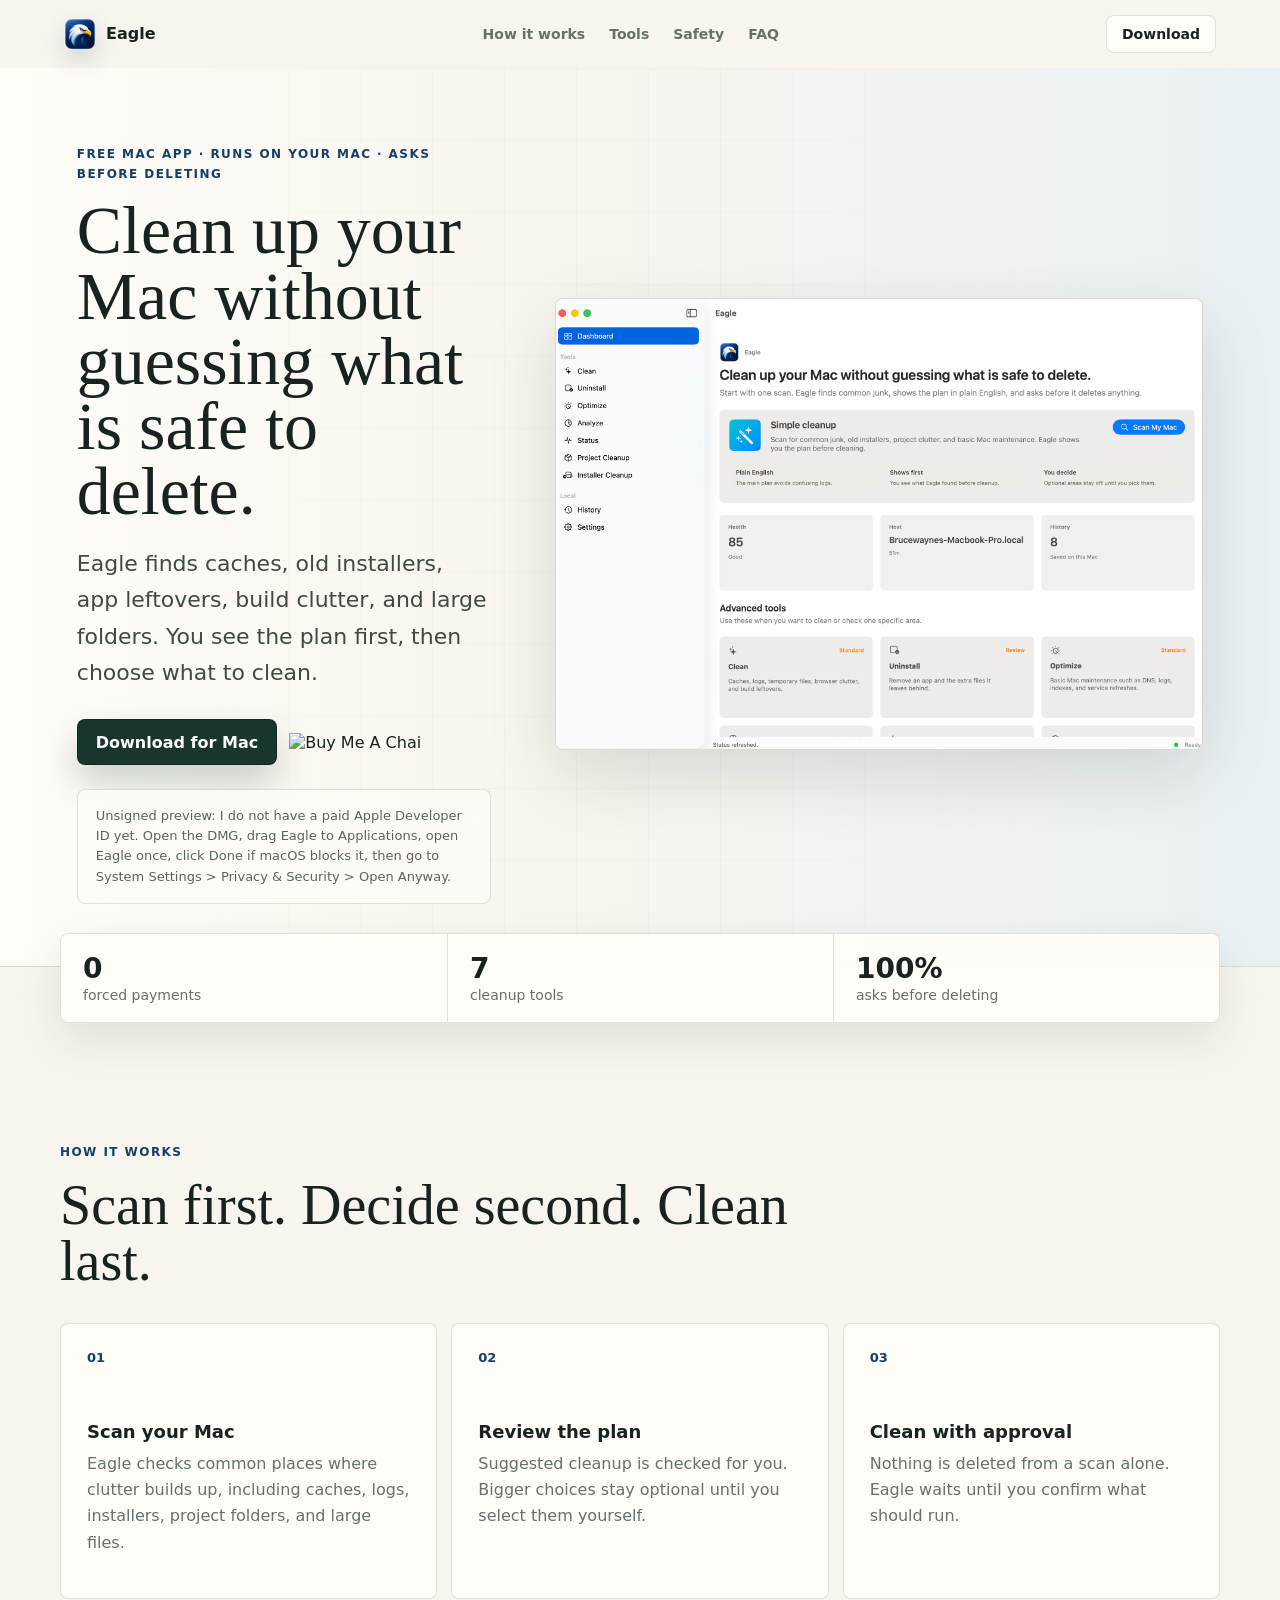
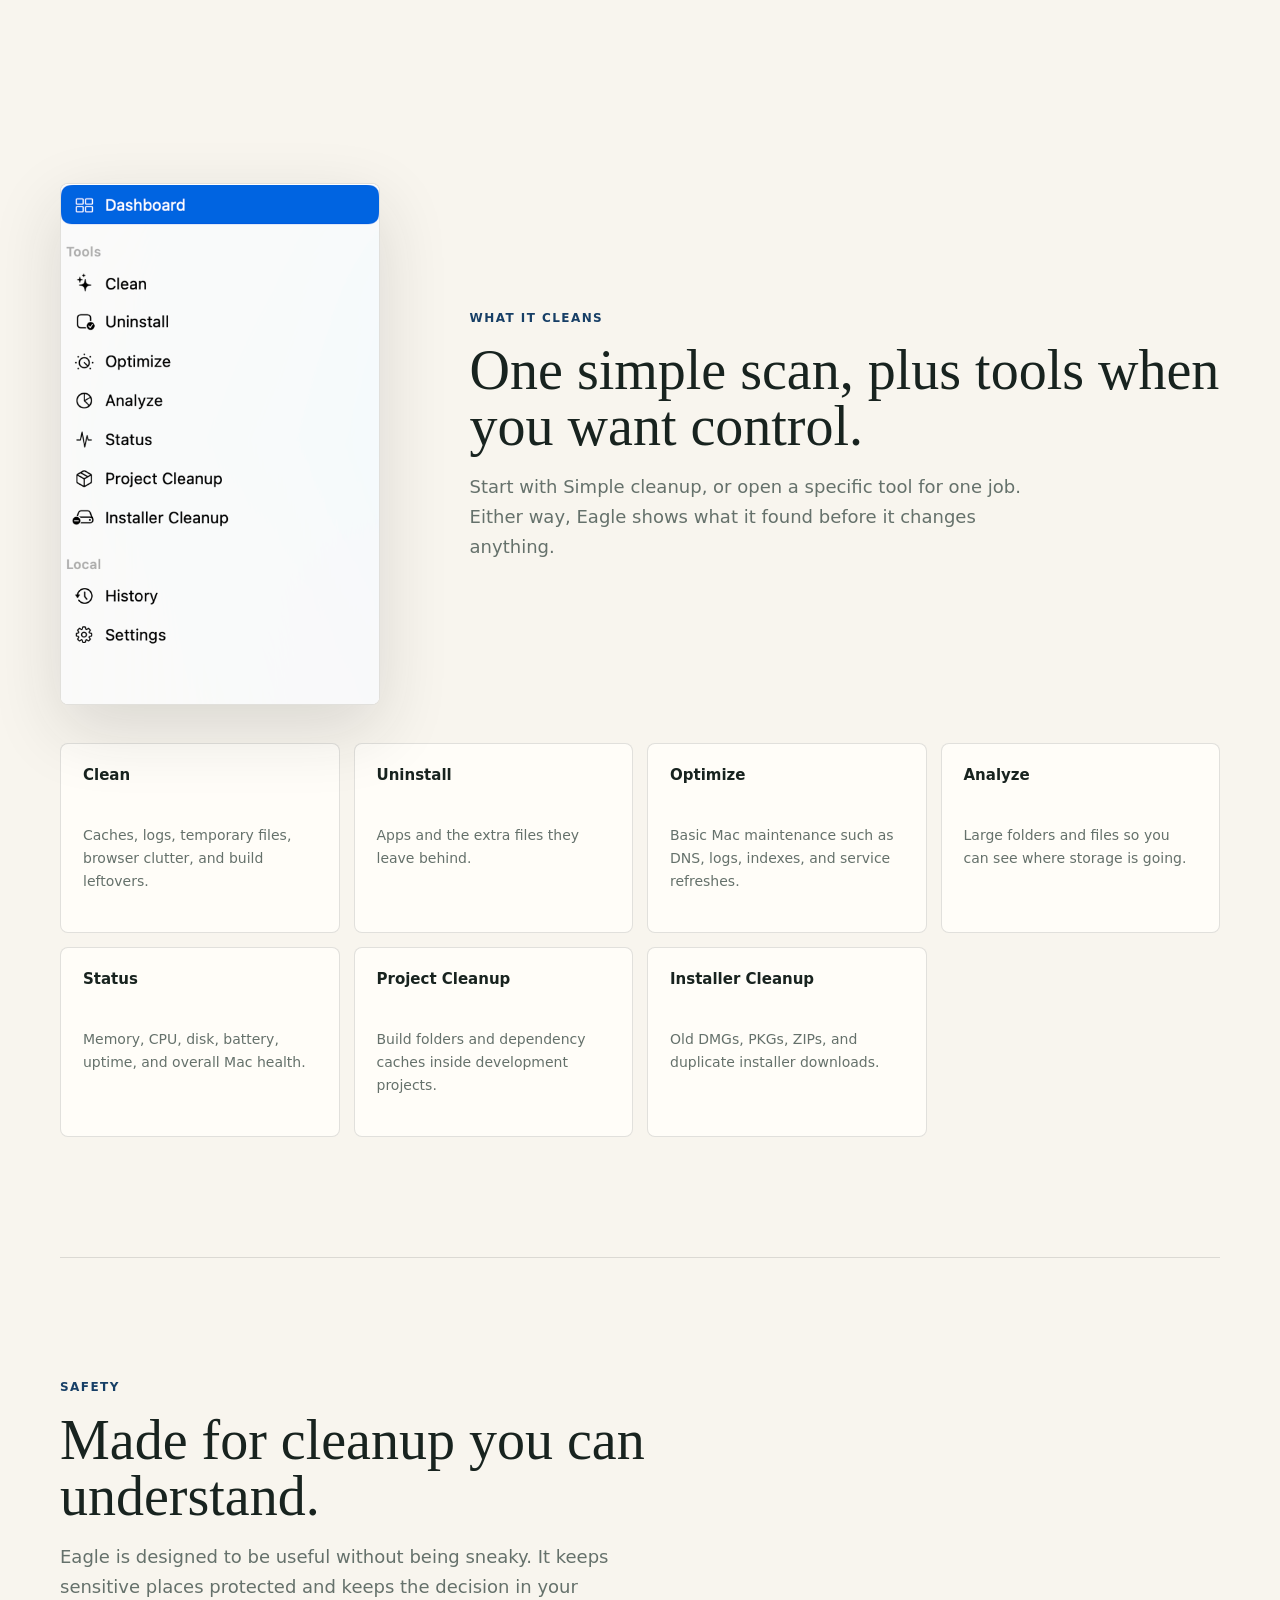
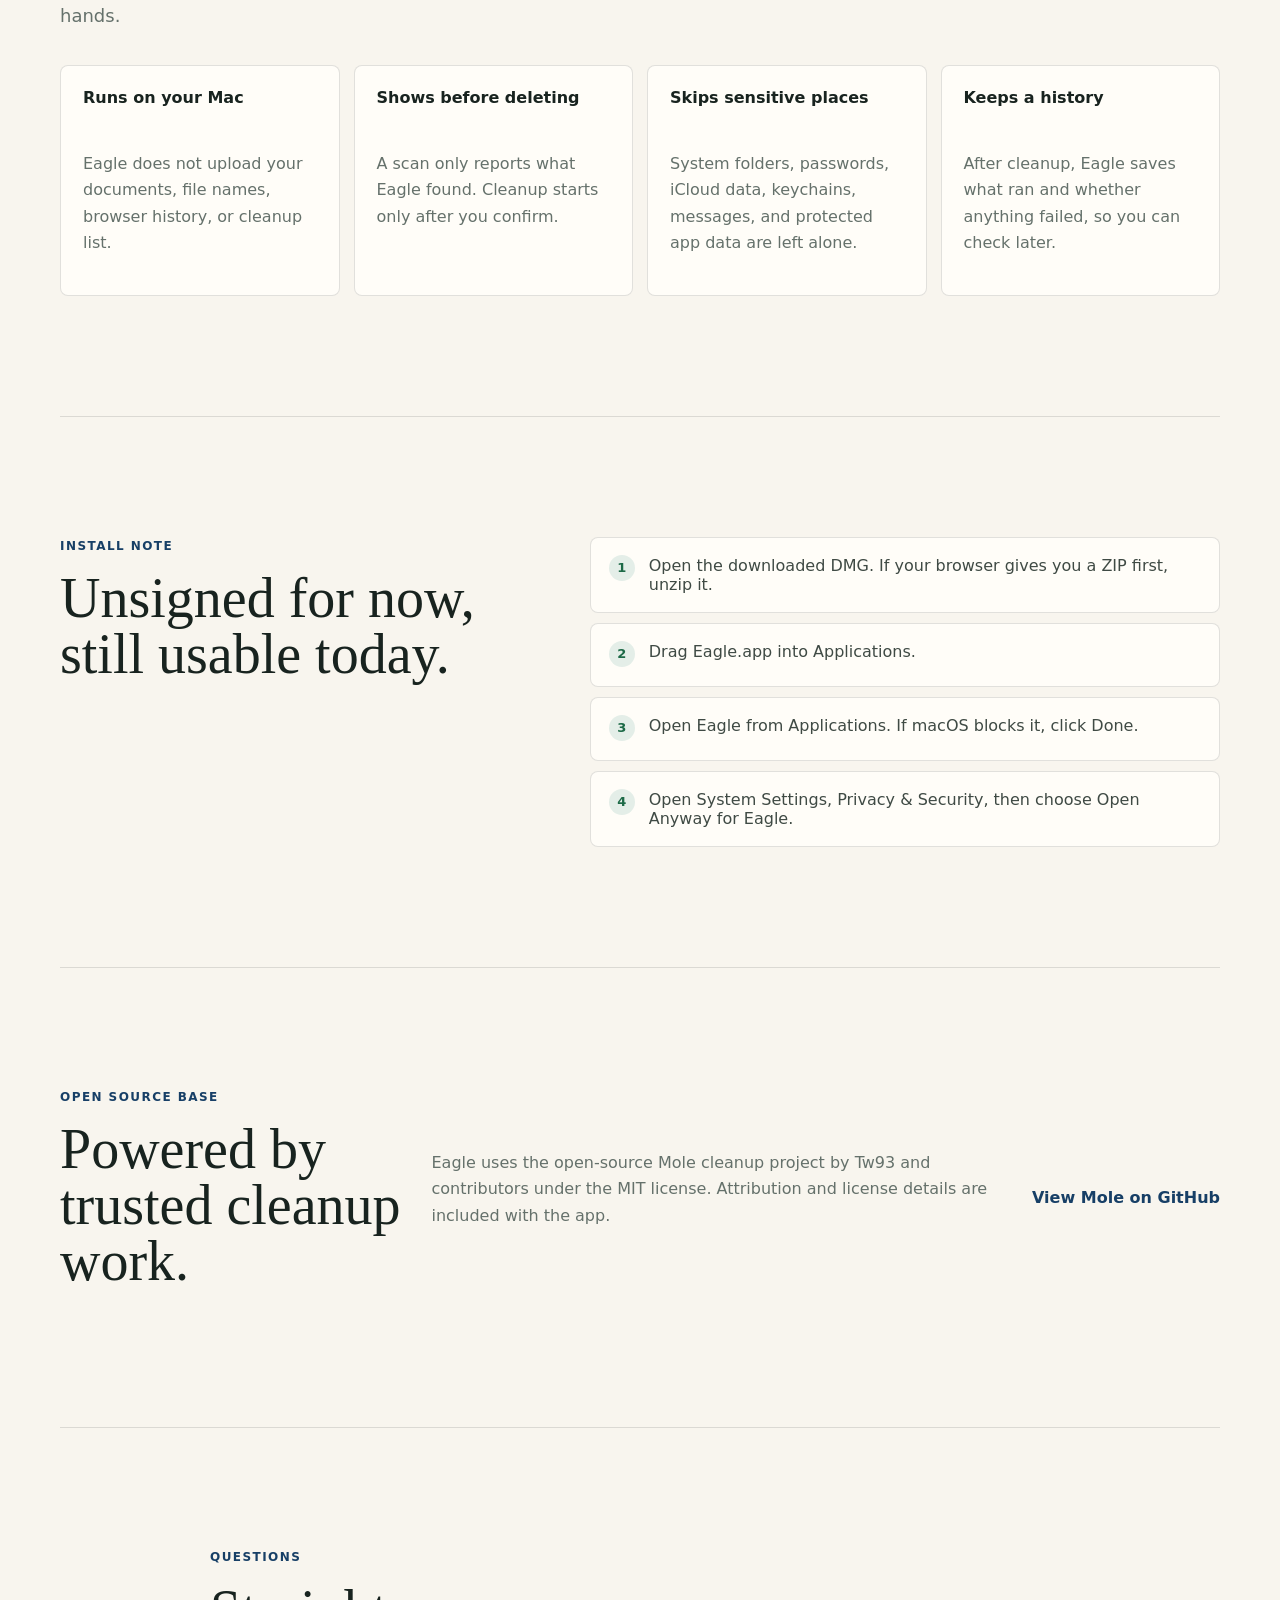
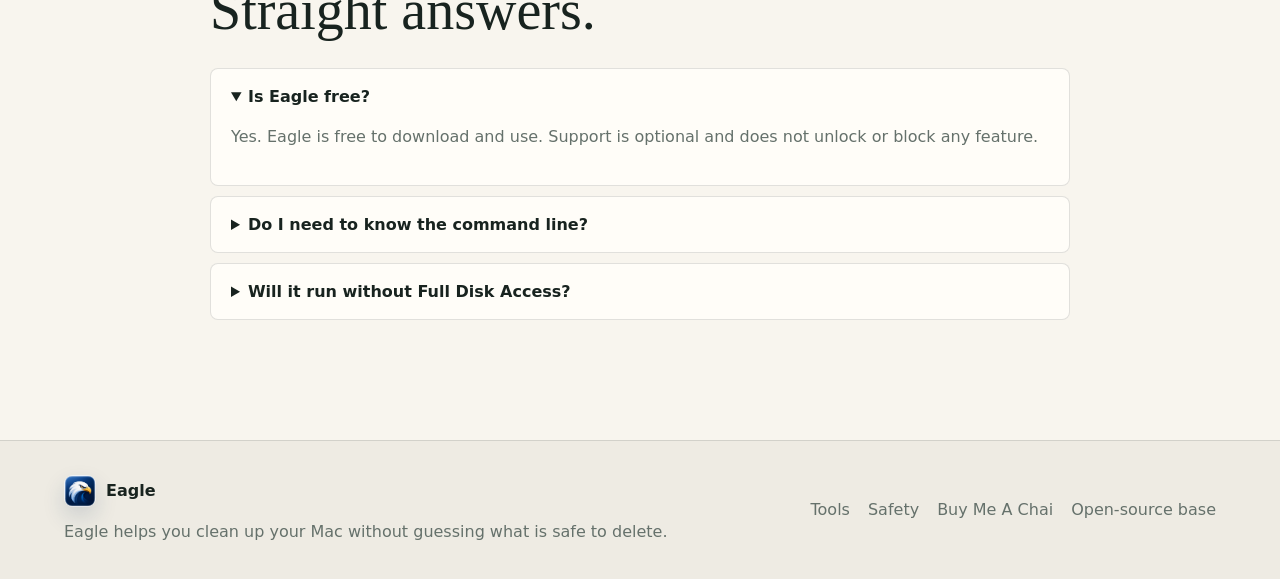
==== commit a70a3a2f: "Redesign Eagle website" ====
--- a/site/index.html
+++ b/site/index.html
@@ -8,7 +8,7 @@
   <meta property="og:title" content="Eagle · Clean up your Mac safely">
   <meta property="og:description" content="Find junk, review the plan, and clean only what you approve. Free to download and runs on your Mac.">
   <meta property="og:type" content="website">
-  <meta name="theme-color" content="#f6f2e8">
+  <meta name="theme-color" content="#f8f5ee">
   <link rel="icon" type="image/png" href="./assets/eagle-icon.png?v=2">
   <link rel="apple-touch-icon" href="./assets/eagle-icon.png?v=2">
   <link rel="stylesheet" href="./styles.css">
@@ -22,103 +22,119 @@
       <span>Eagle</span>
     </a>
     <nav class="nav-links" aria-label="Primary navigation">
+      <a href="#how">How it works</a>
       <a href="#tools">Tools</a>
       <a href="#safety">Safety</a>
       <a href="#faq">FAQ</a>
     </nav>
-    <div class="nav-actions">
-      <a class="button small" href="/downloads/Eagle-preview.dmg" download="Eagle-preview.dmg" data-download-link>Download</a>
-    </div>
+    <a class="button small" href="/downloads/Eagle-preview.dmg" download="Eagle-preview.dmg" data-download-link>Download</a>
   </header>
 
   <main id="main">
     <section class="hero" aria-labelledby="hero-title">
-      <div class="hero-content">
-        <p class="eyebrow">Free Mac app · direct download · runs on your Mac</p>
+      <div class="hero-copy-block">
+        <p class="eyebrow">Free Mac app · runs on your Mac · asks before deleting</p>
         <h1 id="hero-title">Clean up your Mac without guessing what is safe to delete.</h1>
-        <p class="hero-copy">Eagle finds caches, old installers, app leftovers, and large folders. You see the plan first, then choose what to clean.</p>
+        <p class="hero-copy">Eagle finds caches, old installers, app leftovers, build clutter, and large folders. You see the plan first, then choose what to clean.</p>
         <div class="hero-actions" id="download">
           <a class="button primary" href="/downloads/Eagle-preview.dmg" download="Eagle-preview.dmg" data-download-link>Download for Mac</a>
           <a class="chai-button" href="https://buymeachai.ezee.li/nareshsilla" target="_blank" rel="noopener noreferrer" data-support-link hidden><img src="https://buymeachai.ezee.li/assets/images/buymeachai-button.png" alt="Buy Me A Chai" width="200"></a>
         </div>
-        <p class="download-note" data-download-note>Unsigned preview: I do not have a paid Apple Developer ID yet. Open the DMG, drag Eagle to Applications, open Eagle once, click Done if macOS blocks it, then go to System Settings &gt; Privacy &amp; Security &gt; Open Anyway.</p>
-        <dl class="trust-stats" aria-label="Product highlights">
-          <div><dt>0</dt><dd>forced payments</dd></div>
-          <div><dt>7</dt><dd>cleanup tools</dd></div>
-          <div><dt>100%</dt><dd>asks before deleting</dd></div>
-        </dl>
+        <div class="install-strip">
+          <p class="download-note" data-download-note>Unsigned preview: I do not have a paid Apple Developer ID yet. Open the DMG, drag Eagle to Applications, open Eagle once, click Done if macOS blocks it, then go to System Settings &gt; Privacy &amp; Security &gt; Open Anyway.</p>
+        </div>
       </div>
 
-      <div class="hero-scene" aria-hidden="true">
-        <div class="scene-grid"></div>
-        <div class="scan-beam"></div>
+      <div class="hero-visual">
         <div class="hero-shot" data-box-target="hero">
-          <img src="./assets/app-dashboard.png" alt="" loading="eager">
+          <img src="./assets/app-dashboard.png" alt="Eagle dashboard showing a simple cleanup scan and cleanup tools" loading="eager">
         </div>
       </div>
     </section>
 
-    <section class="section flow" aria-labelledby="flow-title">
-      <div class="section-kicker">How it works</div>
-      <h2 id="flow-title">Simple cleanup in three steps.</h2>
-      <div class="flow-steps">
+    <section class="proof-band" aria-label="Eagle highlights">
+      <div><strong>0</strong><span>forced payments</span></div>
+      <div><strong>7</strong><span>cleanup tools</span></div>
+      <div><strong>100%</strong><span>asks before deleting</span></div>
+    </section>
+
+    <section class="section how" id="how" aria-labelledby="how-title">
+      <div class="section-heading">
+        <p class="eyebrow">How it works</p>
+        <h2 id="how-title">Scan first. Decide second. Clean last.</h2>
+      </div>
+      <div class="steps">
         <article>
-          <span class="step-num">01</span>
+          <span>01</span>
           <h3>Scan your Mac</h3>
-          <p>Eagle looks for common clutter like caches, logs, old installers, project files, and large folders.</p>
+          <p>Eagle checks common places where clutter builds up, including caches, logs, installers, project folders, and large files.</p>
         </article>
         <article>
-          <span class="step-num">02</span>
-          <h3>Choose what to clean</h3>
-          <p>Safe everyday cleanup is suggested. Bigger choices, like project folders and installers, stay optional until you select them.</p>
+          <span>02</span>
+          <h3>Review the plan</h3>
+          <p>Suggested cleanup is checked for you. Bigger choices stay optional until you select them yourself.</p>
         </article>
         <article>
-          <span class="step-num">03</span>
-          <h3>See what happened</h3>
-          <p>Eagle asks before deleting anything and saves a simple history entry after each cleanup.</p>
+          <span>03</span>
+          <h3>Clean with approval</h3>
+          <p>Nothing is deleted from a scan alone. Eagle waits until you confirm what should run.</p>
         </article>
       </div>
     </section>
 
     <section class="section tools" id="tools" aria-labelledby="tools-title">
-      <div class="capability-intro">
+      <div class="tools-layout">
         <div class="tour-shell sidebar-shell" data-box-target="sidebar">
-          <img class="app-screenshot" src="./assets/app-sidebar.png" alt="Eagle native macOS app sidebar with local tools" loading="lazy">
+          <img class="app-screenshot" src="./assets/app-sidebar.png" alt="Eagle sidebar with cleanup tools" loading="lazy">
         </div>
-        <div class="capability-copy">
-          <div class="section-kicker">Capabilities</div>
-          <h2 id="tools-title">Seven cleanup tools in one place.</h2>
-          <p>Start with the simple scan, or open a single tool when you want more control.</p>
+        <div>
+          <p class="eyebrow">What it cleans</p>
+          <h2 id="tools-title">One simple scan, plus tools when you want control.</h2>
+          <p class="section-lede">Start with Simple cleanup, or open a specific tool for one job. Either way, Eagle shows what it found before it changes anything.</p>
         </div>
       </div>
+
       <div class="tool-grid">
-        <article><span class="icon clean"></span><h3>Clean</h3><p>Remove everyday junk such as caches, logs, temporary files, browser clutter, and build leftovers.</p></article>
-        <article><span class="icon uninstall"></span><h3>Uninstall</h3><p>Remove an app and the extra files it leaves behind, with review before anything is deleted.</p></article>
-        <article><span class="icon optimize"></span><h3>Optimize</h3><p>Run basic Mac maintenance such as refreshing DNS, logs, indexes, and system services.</p></article>
-        <article><span class="icon analyze"></span><h3>Analyze</h3><p>Find large folders and files so you can understand where your storage is going.</p></article>
-        <article><span class="icon status"></span><h3>Status</h3><p>Check memory, CPU, disk, battery, uptime, and overall Mac health in one view.</p></article>
-        <article><span class="icon purge"></span><h3>Project Cleanup</h3><p>Clean build folders and dependency caches inside development projects when you choose to.</p></article>
-        <article><span class="icon installer"></span><h3>Installer Cleanup</h3><p>Find old DMGs, PKGs, ZIPs, and duplicate installer downloads before deleting them.</p></article>
+        <article><span>Clean</span><p>Caches, logs, temporary files, browser clutter, and build leftovers.</p></article>
+        <article><span>Uninstall</span><p>Apps and the extra files they leave behind.</p></article>
+        <article><span>Optimize</span><p>Basic Mac maintenance such as DNS, logs, indexes, and service refreshes.</p></article>
+        <article><span>Analyze</span><p>Large folders and files so you can see where storage is going.</p></article>
+        <article><span>Status</span><p>Memory, CPU, disk, battery, uptime, and overall Mac health.</p></article>
+        <article><span>Project Cleanup</span><p>Build folders and dependency caches inside development projects.</p></article>
+        <article><span>Installer Cleanup</span><p>Old DMGs, PKGs, ZIPs, and duplicate installer downloads.</p></article>
       </div>
     </section>
 
     <section class="section safety" id="safety" aria-labelledby="safety-title">
-      <div class="safety-copy">
-        <div class="section-kicker">Safety</div>
-        <h2 id="safety-title">Built to be careful with your files.</h2>
-        <p>Eagle is made for cleanup you can understand. It shows what it found, asks before it deletes, and keeps sensitive areas protected.</p>
+      <div class="section-heading">
+        <p class="eyebrow">Safety</p>
+        <h2 id="safety-title">Made for cleanup you can understand.</h2>
+        <p class="section-lede">Eagle is designed to be useful without being sneaky. It keeps sensitive places protected and keeps the decision in your hands.</p>
       </div>
-      <div class="principles">
-        <article><span>01</span><h3>Runs on your Mac</h3><p>Eagle does not upload your documents, file names, browser history, or cleanup list.</p></article>
-        <article><span>02</span><h3>Shows before deleting</h3><p>A scan only reports what Eagle found. Cleanup starts only after you confirm.</p></article>
-        <article><span>03</span><h3>Skips sensitive places</h3><p>System folders, passwords, iCloud data, keychains, messages, and protected app data are left alone.</p></article>
-        <article><span>04</span><h3>Keeps a history</h3><p>After cleanup, Eagle saves what ran and whether anything failed, so you can check later.</p></article>
+      <div class="safety-grid">
+        <article><strong>Runs on your Mac</strong><p>Eagle does not upload your documents, file names, browser history, or cleanup list.</p></article>
+        <article><strong>Shows before deleting</strong><p>A scan only reports what Eagle found. Cleanup starts only after you confirm.</p></article>
+        <article><strong>Skips sensitive places</strong><p>System folders, passwords, iCloud data, keychains, messages, and protected app data are left alone.</p></article>
+        <article><strong>Keeps a history</strong><p>After cleanup, Eagle saves what ran and whether anything failed, so you can check later.</p></article>
       </div>
+    </section>
+
+    <section class="section install" aria-labelledby="install-title">
+      <div>
+        <p class="eyebrow">Install note</p>
+        <h2 id="install-title">Unsigned for now, still usable today.</h2>
+      </div>
+      <ol>
+        <li>Open the downloaded DMG. If your browser gives you a ZIP first, unzip it.</li>
+        <li>Drag Eagle.app into Applications.</li>
+        <li>Open Eagle from Applications. If macOS blocks it, click Done.</li>
+        <li>Open System Settings, Privacy &amp; Security, then choose Open Anyway for Eagle.</li>
+      </ol>
     </section>
 
     <section class="section attribution" aria-labelledby="oss-title">
       <div>
-        <div class="section-kicker">Open source base</div>
+        <p class="eyebrow">Open source base</p>
         <h2 id="oss-title">Powered by trusted cleanup work.</h2>
       </div>
       <p>Eagle uses the open-source Mole cleanup project by Tw93 and contributors under the MIT license. Attribution and license details are included with the app.</p>
@@ -126,16 +142,12 @@
     </section>
 
     <section class="section faq" id="faq" aria-labelledby="faq-title">
-      <div class="section-kicker">Questions</div>
-      <h2 id="faq-title">Straight answers, no tiny print.</h2>
+      <p class="eyebrow">Questions</p>
+      <h2 id="faq-title">Straight answers.</h2>
       <div class="faq-list">
         <details open>
           <summary>Is Eagle free?</summary>
           <p>Yes. Eagle is free to download and use. Support is optional and does not unlock or block any feature.</p>
-        </details>
-        <details>
-          <summary>How do I install it?</summary>
-          <p>If your browser downloads a ZIP, unzip it first. Open the DMG, drag Eagle.app to Applications, then open it from Applications. If macOS shows Move to Bin and Done, click Done, open System Settings &gt; Privacy &amp; Security, choose Open Anyway for Eagle, then open Eagle again.</p>
         </details>
         <details>
           <summary>Do I need to know the command line?</summary>
--- a/site/styles.css
+++ b/site/styles.css
@@ -1,18 +1,48 @@
+/* Hallmark · pre-emit critique: P4 H4 E4 S4 R4 V4 */
 :root {
   color-scheme: light;
-  --ink: #1e2421;
-  --muted: #687169;
-  --paper: #f7f2e8;
-  --paper-2: #fffaf0;
-  --line: rgba(34, 39, 35, 0.14);
-  --green: #326b4d;
-  --green-2: #d9ead9;
-  --blue: #214e7a;
-  --blue-2: #dbe9f6;
-  --rose: #8d4b52;
-  --rose-2: #f3dcdd;
-  --gold: #a66b1f;
-  --shadow: 0 22px 60px rgba(31, 35, 30, 0.16);
+  --font-body: Inter, ui-sans-serif, system-ui, -apple-system, BlinkMacSystemFont, "Segoe UI", sans-serif;
+  --font-display: Georgia, "Times New Roman", serif;
+  --font-mono: ui-monospace, SFMono-Regular, Menlo, Consolas, monospace;
+  --ink: #18231f;
+  --muted: #65716b;
+  --copy: #3f4a44;
+  --note: #59645e;
+  --soft: #f8f5ee;
+  --paper: #fffdf8;
+  --panel: #f0eee8;
+  --footer: #eeebe3;
+  --white: #ffffff;
+  --line: rgba(24, 35, 31, 0.13);
+  --line-strong: rgba(24, 35, 31, 0.16);
+  --grid-line: rgba(24, 35, 31, .06);
+  --topbar-bg: rgba(248, 245, 238, 0.82);
+  --topbar-bg-scrolled: rgba(255, 253, 248, 0.92);
+  --hero-wash-left: rgba(255, 253, 248, 0.96);
+  --hero-wash-mid: rgba(248, 245, 238, 0.86);
+  --hero-wash-right: rgba(231, 240, 245, 0.86);
+  --glass: rgba(255, 253, 248, 0.72);
+  --glass-strong: rgba(255, 253, 248, 0.92);
+  --inset: rgba(255, 255, 255, .9);
+  --primary: #18362d;
+  --primary-border: rgba(24, 35, 31, 0.86);
+  --primary-shadow: rgba(24, 54, 45, 0.22);
+  --blue: #0d6efd;
+  --navy: #173f66;
+  --green: #1d6a47;
+  --green-soft: #e4eee8;
+  --clay: #7a4c42;
+  --box-accent: #f05a28;
+  --box-accent-strong: rgba(240, 90, 40, .95);
+  --box-paper: #fffaf0;
+  --box-ink: #1e2421;
+  --box-muted: #334039;
+  --box-border: rgba(30, 36, 33, .18);
+  --box-border-strong: rgba(30, 36, 33, .28);
+  --box-shadow: rgba(30, 36, 33, .22);
+  --mask-ink: #000000;
+  --shadow: 0 24px 70px rgba(35, 38, 34, 0.14);
+  --shadow-soft: 0 16px 44px rgba(35, 38, 34, 0.1);
   --radius: 8px;
   --max: 1160px;
   --hero-shot-width: 820px;
@@ -35,36 +65,32 @@
 
 html {
   scroll-behavior: smooth;
+  overflow-x: clip;
 }
 
 body {
   margin: 0;
-  background: var(--paper);
   color: var(--ink);
-  font-family: Inter, ui-sans-serif, system-ui, -apple-system, BlinkMacSystemFont, "Segoe UI", sans-serif;
+  background: var(--soft);
+  font-family: var(--font-body);
   letter-spacing: 0;
-  overflow-x: hidden;
+  overflow-x: clip;
 }
 
 a {
   color: inherit;
   text-decoration: none;
-}
-
-button,
-a {
-  -webkit-tap-highlight-color: transparent;
 }
 
 .skip-link {
   position: absolute;
   left: 16px;
   top: -44px;
-  z-index: 10;
+  z-index: 100;
   padding: 10px 14px;
   border-radius: var(--radius);
   background: var(--ink);
-  color: white;
+  color: var(--white);
 }
 
 .skip-link:focus {
@@ -74,60 +100,47 @@
 .topbar {
   position: sticky;
   top: 0;
-  z-index: 20;
+  z-index: 30;
   display: flex;
   align-items: center;
   justify-content: space-between;
   gap: 24px;
-  padding: 16px clamp(18px, 4vw, 48px);
-  background: rgba(247, 242, 232, 0.78);
+  min-height: 68px;
+  padding: 14px clamp(20px, 5vw, 64px);
   border-bottom: 1px solid transparent;
+  background: var(--topbar-bg);
   backdrop-filter: blur(18px);
-  transition: border-color 180ms ease, background 180ms ease;
 }
 
 .topbar.is-scrolled {
-  background: rgba(255, 250, 240, 0.88);
   border-bottom-color: var(--line);
+  background: var(--topbar-bg-scrolled);
 }
 
 .brand,
 .nav-links,
-.nav-actions {
+.footer-links {
   display: flex;
   align-items: center;
 }
 
 .brand {
   gap: 10px;
-  font-weight: 760;
+  font-weight: 800;
 }
 
 .brand-mark {
   display: block;
-  width: 30px;
-  height: 30px;
+  width: 32px;
+  height: 32px;
   border-radius: 9px;
-  box-shadow: 0 8px 18px rgba(33, 78, 122, .16);
+  box-shadow: 0 10px 22px color-mix(in srgb, var(--navy) 16%, transparent);
 }
 
 .nav-links {
-  gap: 22px;
+  gap: 24px;
   color: var(--muted);
   font-size: 14px;
-}
-
-.nav-links a:hover,
-.text-link:hover {
-  color: var(--ink);
-}
-
-.nav-actions {
-  gap: 14px;
-}
-
-.text-link {
-  color: var(--muted);
   font-weight: 650;
 }
 
@@ -135,96 +148,163 @@
   display: inline-flex;
   align-items: center;
   justify-content: center;
-  min-height: 44px;
+  min-height: 46px;
   padding: 0 18px;
   border: 1px solid var(--line);
   border-radius: var(--radius);
+  background: var(--paper);
   color: var(--ink);
-  background: rgba(255,255,255,.45);
-  font-weight: 720;
-  box-shadow: 0 1px 0 rgba(255,255,255,.6) inset;
+  font-weight: 780;
+  box-shadow: 0 1px 0 var(--inset) inset;
 }
 
 .button.small {
-  min-height: 36px;
-  padding: 0 14px;
+  min-height: 38px;
+  padding: 0 15px;
   font-size: 14px;
 }
 
 .button.primary {
-  color: white;
-  border-color: rgba(30,36,33,.7);
-  background: linear-gradient(135deg, #20342a, #214e7a);
-  box-shadow: 0 18px 34px rgba(33, 78, 122, .22);
-}
-
-.button.secondary {
-  background: #fffaf0d9;
-}
-
-.button:hover {
+  border-color: var(--primary-border);
+  color: var(--white);
+  background: var(--primary);
+  box-shadow: 0 18px 36px var(--primary-shadow);
+}
+
+.button:hover,
+.text-link:hover,
+.nav-links a:hover {
   transform: translateY(-1px);
+  color: var(--ink);
 }
 
 .hero {
   position: relative;
-  min-height: calc(100vh - 69px);
   display: grid;
-  grid-template-columns: minmax(520px, 1fr) minmax(420px, var(--hero-shot-width));
+  grid-template-columns: minmax(390px, 0.78fr) minmax(560px, 1.22fr);
+  grid-template-areas:
+    "copy visual";
   align-items: center;
-  gap: clamp(24px, 3vw, 52px);
+  gap: clamp(28px, 5vw, 76px);
+  min-height: min(820px, calc(100vh - 68px));
+  padding: clamp(48px, 6vw, 78px) clamp(26px, 6vw, 88px) clamp(42px, 6vw, 62px);
   overflow: hidden;
-  padding: 96px clamp(48px, 6vw, 88px) 58px;
   border-bottom: 1px solid var(--line);
+}
+
+.hero::before {
+  content: "";
+  position: absolute;
+  inset: 0;
+  z-index: -2;
   background:
-    radial-gradient(circle at 9% 30%, rgba(217,234,217,.95), transparent 20%),
-    radial-gradient(circle at 92% 13%, rgba(219,233,246,.95), transparent 22%),
-    radial-gradient(circle at 82% 82%, rgba(243,220,221,.78), transparent 24%),
-    linear-gradient(180deg, #fffaf0 0%, #f7f2e8 70%);
-}
-
-.hero-scene {
-  position: relative;
-  z-index: 1;
+    linear-gradient(90deg, var(--hero-wash-left), var(--hero-wash-mid) 46%, var(--hero-wash-right));
+}
+
+.hero::after {
+  content: "";
+  position: absolute;
+  inset: 0;
+  z-index: -1;
+  background-image:
+    linear-gradient(var(--grid-line) 1px, transparent 1px),
+    linear-gradient(90deg, var(--grid-line) 1px, transparent 1px);
+  background-size: 72px 72px;
+  mask-image: linear-gradient(90deg, transparent, var(--mask-ink) 42%, transparent 95%);
+  opacity: .45;
+}
+
+.hero-copy-block {
+  grid-area: copy;
+  max-width: 620px;
+}
+
+.eyebrow {
+  margin: 0 0 14px;
+  color: var(--navy);
+  font-size: 12px;
+  font-weight: 850;
+  letter-spacing: .12em;
+  text-transform: uppercase;
+}
+
+h1,
+h2,
+h3,
+p {
+  margin-top: 0;
+}
+
+h1 {
+  margin-bottom: 22px;
+  max-width: 680px;
+  font-family: var(--font-display);
+  font-size: clamp(50px, 5.3vw, 76px);
+  line-height: .96;
+  font-weight: 540;
+}
+
+h2 {
+  margin-bottom: 18px;
+  max-width: 760px;
+  font-family: var(--font-display);
+  font-size: clamp(36px, 4.4vw, 56px);
+  line-height: 1;
+  font-weight: 540;
+}
+
+h3 {
+  margin-bottom: 9px;
+  font-size: 18px;
+}
+
+p {
+  color: var(--muted);
+  line-height: 1.65;
+}
+
+.hero-copy {
+  max-width: 580px;
+  margin-bottom: 28px;
+  color: var(--copy);
+  font-size: clamp(18px, 2vw, 22px);
+}
+
+.hero-actions {
+  display: flex;
+  align-items: center;
+  flex-wrap: wrap;
+  gap: 12px;
+}
+
+.chai-button {
+  display: inline-flex;
+  align-items: center;
+  min-height: 46px;
+}
+
+.chai-button img {
+  display: block;
+  width: 172px;
+  height: auto;
+}
+
+.hero-visual {
+  grid-area: visual;
   min-width: 0;
-  width: min(100%, var(--hero-shot-width));
-  margin: var(--hero-shot-top) auto 0;
-  transform: translateX(var(--hero-shot-shift));
-}
-
-.scene-grid {
-  position: absolute;
-  inset: -180px -120px;
-  opacity: .24;
-  background-image:
-    linear-gradient(rgba(30,36,33,.11) 1px, transparent 1px),
-    linear-gradient(90deg, rgba(30,36,33,.11) 1px, transparent 1px);
-  background-size: 64px 64px;
-  mask-image: linear-gradient(180deg, #000 0%, transparent 78%);
-}
-
-.scan-beam {
-  position: absolute;
-  width: 780px;
-  height: 780px;
-  left: 4%;
-  top: -28%;
-  border-radius: 50%;
-  background: conic-gradient(from 130deg, rgba(50,107,77,.12), rgba(33,78,122,.2), transparent, rgba(166,107,31,.14));
-  filter: blur(3px);
-  animation: slowSpin 18s linear infinite;
 }
 
 .hero-shot {
   position: relative;
-  z-index: 2;
-  width: 100%;
+  width: min(100%, var(--hero-shot-width));
   height: auto;
+  margin: var(--hero-shot-top) auto 0;
   aspect-ratio: 2168 / 1512;
-  border: 1px solid rgba(30,36,33,.16);
+  transform: translateX(var(--hero-shot-shift));
+  overflow: hidden;
+  border: 1px solid var(--line-strong);
   border-radius: var(--radius);
-  overflow: hidden;
-  background: transparent;
+  background: var(--paper);
   box-shadow: var(--shadow);
 }
 
@@ -236,331 +316,115 @@
   object-position: center center;
 }
 
-@keyframes slowSpin {
-  to { transform: rotate(360deg); }
-}
-
-.hero-content {
-  position: relative;
-  z-index: 3;
-  width: 100%;
-  max-width: 760px;
-  min-width: 0;
+.install-strip {
+  max-width: 650px;
+  margin-top: 24px;
+  padding: 16px 18px;
+  border: 1px solid var(--line);
+  border-radius: var(--radius);
+  background: var(--glass);
+  backdrop-filter: blur(14px);
+}
+
+.download-note {
   margin: 0;
-  text-align: left;
-}
-
-.eyebrow,
-.section-kicker {
-  margin: 0 0 14px;
-  color: var(--blue);
-  font-size: 12px;
-  font-weight: 820;
-  letter-spacing: .12em;
-  text-transform: uppercase;
-}
-
-h1,
-h2,
-h3,
-p {
-  margin-top: 0;
-}
-
-h1 {
-  max-width: 860px;
-  margin: 0 0 20px;
-  font-family: Georgia, "Times New Roman", serif;
-  font-size: 68px;
-  line-height: .97;
-  font-weight: 540;
-}
-
-.hero-copy {
-  max-width: 740px;
-  margin: 0 0 28px;
-  color: #4c554e;
-  font-size: 21px;
-  line-height: 1.6;
-}
-
-.hero-actions {
-  display: flex;
-  justify-content: flex-start;
-  align-items: center;
-  gap: 12px;
-  flex-wrap: wrap;
-}
-
-.chai-button {
-  display: inline-flex;
-  align-items: center;
-  min-height: 44px;
-}
-
-.chai-button img {
-  display: block;
-  width: 170px;
-  height: auto;
-}
-
-.download-note {
-  max-width: 520px;
-  margin: 14px 0 0;
-  color: var(--muted);
+  color: var(--note);
   font-size: 13px;
-  line-height: 1.5;
-}
-
-.trust-stats {
+  line-height: 1.55;
+}
+
+.proof-band {
   display: grid;
   grid-template-columns: repeat(3, minmax(0, 1fr));
-  gap: 10px;
-  max-width: 620px;
-  margin: 34px 0 0;
-}
-
-.trust-stats div {
-  padding: 14px;
+  width: min(var(--max), calc(100% - 40px));
+  margin: -34px auto 0;
+  position: relative;
+  z-index: 4;
+  overflow: hidden;
   border: 1px solid var(--line);
   border-radius: var(--radius);
-  background: rgba(255,250,240,.62);
-}
-
-.trust-stats dt {
-  font-size: 22px;
-  font-weight: 830;
-}
-
-.trust-stats dd {
-  margin: 4px 0 0;
+  background: var(--glass-strong);
+  box-shadow: var(--shadow-soft);
+}
+
+.proof-band div {
+  padding: 18px 22px;
+  border-left: 1px solid var(--line);
+}
+
+.proof-band div:first-child {
+  border-left: 0;
+}
+
+.proof-band strong {
+  display: block;
+  font-size: 28px;
+}
+
+.proof-band span {
   color: var(--muted);
-  font-size: 13px;
-}
-
-.product-window,
-.mini-panel {
-  position: absolute;
-  min-width: 0;
-  border: 1px solid rgba(30,36,33,.16);
-  border-radius: var(--radius);
-  background: rgba(255,250,240,.86);
-  box-shadow: var(--shadow);
-  backdrop-filter: blur(18px);
-}
-
-.hero-window {
-  position: relative;
-  z-index: 2;
-  width: 100%;
-  opacity: .98;
-}
-
-.window-chrome {
-  display: flex;
-  align-items: center;
-  gap: 7px;
-  height: 38px;
-  padding: 0 14px;
-  border-bottom: 1px solid var(--line);
-}
-
-.window-chrome span {
-  width: 9px;
-  height: 9px;
-  border-radius: 50%;
-  background: #d95f51;
-}
-
-.window-chrome span:nth-child(2) { background: #d5a133; }
-.window-chrome span:nth-child(3) { background: #58a66d; }
-.window-chrome strong {
-  margin-left: 8px;
-  color: var(--muted);
-  font-size: 12px;
-}
-
-.window-body {
-  padding: 22px;
+  font-size: 14px;
+}
+
+.section {
+  width: min(var(--max), calc(100% - 40px));
+  margin: 0 auto;
+  padding: clamp(70px, 10vw, 120px) 0;
+}
+
+.section-heading {
+  max-width: 780px;
+}
+
+.section-lede {
+  max-width: 560px;
+  font-size: 18px;
+}
+
+.steps,
+.tool-grid,
+.safety-grid {
   display: grid;
-  grid-template-columns: .82fr 1fr;
-  gap: 18px;
-}
-
-.metric-stack {
-  padding: 18px;
-  border-radius: var(--radius);
-  background: #20342a;
-  color: white;
-}
-
-.metric-stack p,
-.metric-stack span {
-  color: rgba(255,255,255,.68);
-}
-
-.metric-stack strong {
-  display: block;
-  margin: 8px 0;
-  font-size: 44px;
-}
-
-.review-list {
-  display: grid;
-  gap: 10px;
-}
-
-.review-list div,
-.receipt-strip,
-.score-row,
-.table-mock div {
-  display: flex;
-  align-items: center;
-  justify-content: space-between;
-  gap: 12px;
-}
-
-.review-list div {
-  min-height: 46px;
-  padding: 0 12px;
+  gap: 14px;
+}
+
+.steps {
+  grid-template-columns: repeat(3, minmax(0, 1fr));
+  margin-top: 34px;
+}
+
+.steps article,
+.tool-grid article,
+.safety-grid article,
+details {
   border: 1px solid var(--line);
   border-radius: var(--radius);
-  background: #fffdf8;
-}
-
-.review-list b,
-.review-list em {
+  background: var(--paper);
+}
+
+.steps article {
+  min-height: 250px;
+  padding: 26px;
+}
+
+.steps span {
+  display: block;
+  margin-bottom: 56px;
+  color: var(--navy);
   font-size: 13px;
-}
-
-.review-list em {
-  margin-left: auto;
-  color: var(--muted);
-  font-style: normal;
-}
-
-.dot {
-  width: 10px;
-  height: 10px;
-  border-radius: 50%;
-}
-
-.dot.safe { background: var(--green); }
-.dot.review { background: var(--gold); }
-.dot.hold { background: var(--rose); }
-
-.receipt-strip {
-  grid-column: 1 / -1;
-  flex-wrap: wrap;
-  justify-content: flex-start;
-  color: var(--muted);
-  font-size: 12px;
-}
-
-.receipt-strip span {
-  padding: 7px 9px;
-  border: 1px solid var(--line);
-  border-radius: 999px;
-  background: #fffdf8;
-}
-
-.mini-panel {
-  width: 160px;
-  padding: 15px;
-}
-
-.mini-panel span,
-.mini-panel small {
-  display: block;
-  color: var(--muted);
-  font-size: 12px;
-}
-
-.mini-panel b {
-  display: block;
-  margin: 6px 0;
-  font-size: 26px;
-}
-
-.panel-a {
-  left: -30px;
-  top: 72px;
-}
-
-.panel-b {
-  right: 28px;
-  bottom: 22px;
-}
-
-.section {
-  width: min(var(--max), calc(100% - 36px));
-  margin: 0 auto;
-  padding: clamp(68px, 10vw, 116px) 0;
-}
-
-.section h2 {
-  margin-bottom: 18px;
-  font-family: Georgia, "Times New Roman", serif;
-  font-size: 58px;
-  line-height: 1.04;
-  font-weight: 520;
-}
-
-.section h3 {
-  margin-bottom: 10px;
-  font-size: 19px;
-}
-
-.section p {
-  color: var(--muted);
-  line-height: 1.7;
-}
-
-.flow-steps {
-  display: grid;
-  grid-template-columns: repeat(3, 1fr);
-  gap: 1px;
-  margin-top: 34px;
-  border: 1px solid var(--line);
-  border-radius: var(--radius);
-  overflow: hidden;
-  background: var(--line);
-}
-
-.flow-steps article {
-  padding: 28px;
-  background: var(--paper-2);
-}
-
-.step-num {
-  display: block;
-  margin-bottom: 44px;
-  color: var(--blue);
-  font-weight: 820;
-}
-
-.flow {
-  padding-bottom: clamp(44px, 6vw, 72px);
-}
-
-.capability-intro {
+  font-weight: 850;
+}
+
+.tools {
+  padding-top: clamp(34px, 5vw, 72px);
+}
+
+.tools-layout {
   display: grid;
   grid-template-columns: minmax(240px, var(--product-shot-width)) minmax(0, 1fr);
   align-items: center;
-  gap: clamp(42px, 6vw, 92px);
+  gap: clamp(42px, 7vw, 96px);
   margin-bottom: 38px;
-}
-
-.capability-copy p {
-  max-width: 430px;
-}
-
-.section-copy {
-  max-width: 760px;
-}
-
-.tools {
-  padding-top: clamp(30px, 4vw, 54px);
 }
 
 .tour-shell {
@@ -569,10 +433,10 @@
   height: var(--product-shot-height);
   margin: var(--product-shot-top) 0 0;
   transform: translateX(var(--product-shot-shift));
+  overflow: hidden;
   border: 1px solid var(--line);
   border-radius: var(--radius);
-  overflow: hidden;
-  background: #fffdf8;
+  background: var(--paper);
   box-shadow: var(--shadow);
 }
 
@@ -580,256 +444,111 @@
   display: block;
   width: 100%;
   height: 100%;
-  min-height: 0;
   object-fit: contain;
   object-position: center center;
-  background: #fff;
-}
-
-.sidebar-shell {
-  width: min(100%, var(--product-shot-width));
-  height: var(--product-shot-height);
-  background: #fff;
-}
-
-.sidebar-shell .app-screenshot {
-  object-fit: contain;
-}
-
-.sidebar {
-  display: flex;
-  flex-direction: column;
-  gap: 8px;
-  padding: 22px 14px;
-  border-right: 1px solid var(--line);
-  background: #f1eadc;
-}
-
-.sidebar b {
-  margin: 0 8px 12px;
-}
-
-.sidebar span {
-  padding: 10px 12px;
-  border-radius: var(--radius);
-  color: #667068;
+  background: var(--white);
+}
+
+.tool-grid {
+  grid-template-columns: repeat(4, minmax(0, 1fr));
+}
+
+.tool-grid article {
+  min-height: 190px;
+  padding: 22px;
+}
+
+.tool-grid span {
+  display: block;
+  margin-bottom: 40px;
+  font-size: 15px;
+  font-weight: 850;
+}
+
+.tool-grid p {
+  margin-bottom: 0;
   font-size: 14px;
 }
 
-.sidebar .active {
-  color: var(--ink);
-  background: #fffaf0;
-  box-shadow: 0 1px 0 rgba(255,255,255,.8) inset;
-}
-
-.tour-main {
+.safety {
+  border-top: 1px solid var(--line);
+  border-bottom: 1px solid var(--line);
+}
+
+.safety-grid {
+  grid-template-columns: repeat(4, minmax(0, 1fr));
+  margin-top: 34px;
+}
+
+.safety-grid article {
+  min-height: 210px;
   padding: 22px;
 }
 
-.tour-header {
-  display: flex;
-  justify-content: space-between;
-  gap: 16px;
-  align-items: center;
-  margin-bottom: 18px;
-}
-
-.tour-header span {
-  font-weight: 780;
-}
-
-.tour-header button {
-  min-height: 34px;
-  padding: 0 12px;
-  border: 0;
-  border-radius: var(--radius);
-  color: white;
-  background: var(--green);
-  font-weight: 720;
-}
-
-.score-row {
+.safety-grid strong {
+  display: block;
+  margin-bottom: 44px;
+}
+
+.install {
   display: grid;
-  grid-template-columns: repeat(3, 1fr);
+  grid-template-columns: .72fr 1fr;
+  gap: clamp(28px, 6vw, 76px);
+  align-items: start;
+}
+
+.install ol {
+  display: grid;
   gap: 10px;
-  margin-bottom: 18px;
-}
-
-.score-row div {
-  display: block;
-  padding: 16px;
+  margin: 0;
+  padding: 0;
+  list-style: none;
+  counter-reset: install;
+}
+
+.install li {
+  counter-increment: install;
+  position: relative;
+  min-height: 64px;
+  padding: 18px 18px 18px 58px;
   border: 1px solid var(--line);
   border-radius: var(--radius);
-  background: #fffaf0;
-}
-
-.score-row small,
-.table-mock div:first-child,
-.support-actions span {
-  color: var(--muted);
-  font-size: 12px;
-}
-
-.score-row strong {
-  display: block;
-  margin-top: 6px;
-  font-size: 24px;
-}
-
-.table-mock {
-  border: 1px solid var(--line);
-  border-radius: var(--radius);
-  overflow: hidden;
-}
-
-.table-mock div {
+  background: var(--paper);
+  color: var(--copy);
+}
+
+.install li::before {
+  content: counter(install);
+  position: absolute;
+  left: 18px;
+  top: 17px;
   display: grid;
-  grid-template-columns: 1.35fr .65fr .5fr;
-  padding: 14px;
-  border-top: 1px solid var(--line);
-}
-
-.table-mock div:first-child {
-  border-top: 0;
-  background: #f3ecdf;
-  font-weight: 760;
-}
-
-.pill {
-  justify-self: start;
-  min-width: 64px;
-  padding: 5px 8px;
-  border-radius: 999px;
-  text-align: center;
-  font-size: 12px;
-  font-weight: 740;
-}
-
-.ok { background: var(--green-2); color: var(--green); }
-.review-pill { background: #f5e4c9; color: var(--gold); }
-.hold-pill { background: var(--rose-2); color: var(--rose); }
-
-.section-head {
-  display: flex;
-  align-items: end;
-  justify-content: space-between;
-  gap: 28px;
-  margin-bottom: 34px;
-}
-
-.section-head p {
-  max-width: 400px;
-}
-
-.tool-grid {
-  display: grid;
-  grid-template-columns: repeat(3, minmax(0, 1fr));
-  gap: 14px;
-}
-
-.tool-grid article {
-  min-height: 236px;
-  padding: 22px;
-  border: 1px solid var(--line);
-  border-radius: var(--radius);
-  background: #fffaf0;
-}
-
-.icon {
-  display: block;
-  width: 42px;
-  height: 42px;
-  margin-bottom: 24px;
-  border-radius: 12px;
-  background: var(--green-2);
-}
-
-.icon.clean { background: linear-gradient(135deg, var(--green-2), #b8d8bd); }
-.icon.uninstall { background: linear-gradient(135deg, var(--rose-2), #e4bdc2); }
-.icon.optimize { background: linear-gradient(135deg, #f5e4c9, #ddb46e); }
-.icon.analyze { background: linear-gradient(135deg, var(--blue-2), #accce5); }
-.icon.status { background: linear-gradient(135deg, #d8d6ef, #a9a4d6); }
-.icon.purge { background: linear-gradient(135deg, #e2edcf, #aabf74); }
-.icon.installer { background: linear-gradient(135deg, #f0d8ca, #ce9276); }
-
-.safety {
-  display: grid;
-  grid-template-columns: .82fr 1.18fr;
-  gap: 42px;
-  border-top: 1px solid var(--line);
-  border-bottom: 1px solid var(--line);
-}
-
-.principles {
-  display: grid;
-  grid-template-columns: repeat(2, 1fr);
-  gap: 14px;
-}
-
-.principles article {
-  padding: 22px;
-  border-radius: var(--radius);
-  background: #fffaf0;
-  border: 1px solid var(--line);
-}
-
-.principles span {
-  display: block;
-  margin-bottom: 34px;
-  color: var(--blue);
-  font-size: 12px;
-  font-weight: 820;
-}
-
-.support-panel {
-  display: grid;
-  grid-template-columns: 1fr auto;
-  align-items: center;
-  gap: 28px;
-  padding: clamp(28px, 5vw, 52px);
-  border-radius: var(--radius);
-  color: white;
-  background:
-    radial-gradient(circle at 82% 14%, rgba(244,228,201,.25), transparent 26%),
-    linear-gradient(135deg, #20342a, #214e7a 54%, #573a49);
-  box-shadow: var(--shadow);
-}
-
-.support-panel p,
-.support-panel .section-kicker,
-.support-actions span {
-  color: rgba(255,255,255,.72);
-}
-
-.support-actions {
-  display: grid;
-  gap: 12px;
-  min-width: 250px;
-}
-
-.support-actions .button.primary {
-  background: #fffaf0;
-  color: var(--ink);
+  place-items: center;
+  width: 26px;
+  height: 26px;
+  border-radius: 50%;
+  background: var(--green-soft);
+  color: var(--green);
+  font-size: 13px;
+  font-weight: 850;
 }
 
 .attribution {
   display: grid;
   grid-template-columns: .6fr 1fr auto;
   align-items: center;
-  gap: 24px;
-  padding-top: 56px;
-  padding-bottom: 56px;
+  gap: 28px;
   border-top: 1px solid var(--line);
   border-bottom: 1px solid var(--line);
 }
 
-.attribution h2 {
-  margin-bottom: 0;
-  font-size: 42px;
+.text-link {
+  color: var(--navy);
+  font-weight: 800;
 }
 
 .faq {
-  max-width: 880px;
+  max-width: 860px;
 }
 
 .faq-list {
@@ -838,16 +557,10 @@
   margin-top: 30px;
 }
 
-details {
-  border: 1px solid var(--line);
-  border-radius: var(--radius);
-  background: #fffaf0;
-}
-
 summary {
   cursor: pointer;
   padding: 18px 20px;
-  font-weight: 780;
+  font-weight: 800;
 }
 
 details p {
@@ -858,19 +571,17 @@
   display: flex;
   justify-content: space-between;
   gap: 30px;
-  padding: 34px clamp(18px, 4vw, 48px);
+  padding: 34px clamp(20px, 5vw, 64px);
   border-top: 1px solid var(--line);
-  background: #efe7d8;
+  background: var(--footer);
 }
 
 .footer p {
   margin: 12px 0 0;
-  color: var(--muted);
 }
 
 .footer-links {
-  display: flex;
-  align-items: center;
+  flex-wrap: wrap;
   gap: 18px;
   color: var(--muted);
 }
@@ -880,7 +591,7 @@
 }
 
 body[data-box-mode="true"] [data-box-target] {
-  outline: 2px solid #f05a28;
+  outline: 2px solid var(--box-accent);
   outline-offset: 4px;
   overflow: visible;
 }
@@ -899,7 +610,7 @@
   position: absolute;
   inset: 0;
   z-index: 20;
-  border: 2px dashed rgba(240, 90, 40, .95);
+  border: 2px dashed var(--box-accent-strong);
   pointer-events: none;
 }
 
@@ -911,11 +622,11 @@
   align-items: center;
   min-height: 28px;
   padding: 0 10px;
-  border: 1px solid rgba(30, 36, 33, .28);
+  border: 1px solid var(--box-border-strong);
   border-radius: 6px;
-  color: #1e2421;
-  background: rgba(255, 250, 240, .96);
-  box-shadow: 0 10px 28px rgba(30, 36, 33, .18);
+  color: var(--box-ink);
+  background: color-mix(in srgb, var(--box-paper) 96%, transparent);
+  box-shadow: 0 10px 28px var(--box-border);
   cursor: move;
   font-size: 12px;
   font-weight: 820;
@@ -928,10 +639,10 @@
   position: absolute;
   width: 16px;
   height: 16px;
-  border: 2px solid #fffaf0;
+  border: 2px solid var(--box-paper);
   border-radius: 50%;
-  background: #f05a28;
-  box-shadow: 0 4px 12px rgba(30, 36, 33, .28);
+  background: var(--box-accent);
+  box-shadow: 0 4px 12px var(--box-border-strong);
   pointer-events: auto;
 }
 
@@ -951,10 +662,10 @@
   z-index: 50;
   width: min(520px, calc(100vw - 36px));
   padding: 14px;
-  border: 1px solid rgba(30, 36, 33, .18);
+  border: 1px solid var(--box-border);
   border-radius: var(--radius);
-  background: rgba(255, 250, 240, .98);
-  box-shadow: 0 24px 56px rgba(30, 36, 33, .22);
+  background: color-mix(in srgb, var(--box-paper) 98%, transparent);
+  box-shadow: 0 24px 56px var(--box-shadow);
 }
 
 .box-readout strong {
@@ -967,8 +678,8 @@
   max-height: 94px;
   margin: 0;
   overflow: auto;
-  color: #334039;
-  font: 12px/1.45 ui-monospace, SFMono-Regular, Menlo, Consolas, monospace;
+  color: var(--box-muted);
+  font: 12px/1.45 var(--font-mono);
   white-space: pre-wrap;
 }
 
@@ -976,187 +687,115 @@
   min-height: 32px;
   margin-top: 10px;
   padding: 0 12px;
-  border: 1px solid rgba(30, 36, 33, .18);
+  border: 1px solid var(--box-border);
   border-radius: 6px;
-  color: white;
-  background: #214e7a;
+  color: var(--white);
+  background: var(--navy);
   font-weight: 760;
   cursor: pointer;
 }
 
-@media (max-width: 980px) {
+@media (max-width: 1120px) {
+  .hero {
+    grid-template-columns: 1fr;
+    grid-template-areas:
+      "copy"
+      "visual";
+  }
+
+  .hero-copy-block {
+    max-width: 780px;
+  }
+
+  h1 {
+    max-width: 820px;
+    font-size: clamp(48px, 8vw, 68px);
+  }
+
+  .tool-grid,
+  .safety-grid {
+    grid-template-columns: repeat(2, minmax(0, 1fr));
+  }
+
+  .install,
+  .attribution {
+    grid-template-columns: 1fr;
+  }
+}
+
+@media (max-width: 760px) {
   .nav-links {
     display: none;
   }
 
+  .topbar {
+    padding-inline: 20px;
+  }
+
   .hero {
-    display: block;
-    padding-top: 108px;
-  }
-
-  .hero-content {
-    max-width: 900px;
-    margin: 0 auto;
-  }
-
-  .hero-scene {
-    width: min(100%, var(--hero-shot-width));
-  }
-
-  .hero-window {
-    width: 100%;
-  }
-
-  .window-body,
-  .safety,
-  .support-panel,
-  .attribution {
-    grid-template-columns: 1fr;
-  }
-
-  .panel-a,
-  .panel-b {
+    padding: 62px 20px 44px;
+  }
+
+  h1 {
+    font-size: clamp(40px, 11vw, 47px);
+  }
+
+  .hero-copy {
+    font-size: 17px;
+  }
+
+  .hero .install-strip {
     display: none;
-  }
-
-  h1 {
-    font-size: 54px;
-  }
-
-  .hero-copy {
-    font-size: 19px;
-  }
-
-  .section h2 {
-    font-size: 46px;
-  }
-
-  .attribution h2 {
-    font-size: 36px;
-  }
-
-  .flow-steps,
-  .tool-grid,
-  .principles,
-  .capability-intro {
-    grid-template-columns: 1fr;
-  }
-
-  .section-head {
-    display: block;
-  }
-
-  .tour-shell {
-    width: min(100%, var(--product-shot-width));
-    margin: 0 auto;
-  }
-}
-
-@media (max-width: 680px) {
-  .topbar {
-    gap: 12px;
-  }
-
-  .nav-actions .text-link {
-    display: none;
-  }
-
-  .hero {
-    width: 100vw;
-    max-width: 100vw;
-    padding-left: 20px;
-    padding-right: 20px;
-    padding-top: 92px;
-    overflow: hidden;
-  }
-
-  .hero-scene,
-  .hero-content,
-  .hero-shot {
-    width: 100%;
-    max-width: 100%;
-  }
-
-  .hero-content {
-    text-align: left;
-  }
-
-  .eyebrow,
-  .section-kicker {
-    letter-spacing: .08em;
-    overflow-wrap: anywhere;
-  }
-
-  h1 {
-    margin-left: 0;
-    margin-right: 0;
-    max-width: 100%;
-  }
-
-  .hero-copy {
-    margin-left: 0;
-    max-width: 100%;
-    font-size: 17px;
-  }
-
-  h1 {
-    font-size: 38px;
-  }
-
-  .section h2 {
-    font-size: 34px;
-  }
-
-  .attribution h2 {
-    font-size: 30px;
-  }
-
-  .hero-actions {
-    justify-content: flex-start;
-  }
-
-  .window-body {
-    padding: 16px;
-    grid-template-columns: 1fr;
-  }
-
-  .metric-stack strong {
-    font-size: 34px;
   }
 
   .hero-actions {
     display: grid;
     grid-template-columns: 1fr;
-    width: 100%;
-    max-width: 100%;
-  }
-
-  .hero-actions .button {
-    width: 100%;
-  }
-
+  }
+
+  .button,
   .chai-button,
   .chai-button img {
     width: 100%;
   }
 
-  .review-list div {
-    flex-wrap: wrap;
-  }
-
-  .trust-stats,
-  .score-row,
-  .table-mock div {
+  .proof-band,
+  .steps,
+  .tool-grid,
+  .safety-grid,
+  .tools-layout {
     grid-template-columns: 1fr;
   }
 
-  .trust-stats {
-    max-width: none;
-    width: 100%;
+  .proof-band div {
+    border-left: 0;
+    border-top: 1px solid var(--line);
+  }
+
+  .proof-band div:first-child {
+    border-top: 0;
+  }
+
+  .steps article,
+  .tool-grid article,
+  .safety-grid article {
+    min-height: auto;
+    padding: 22px;
+  }
+
+  .steps span,
+  .tool-grid span,
+  .safety-grid strong {
+    margin-bottom: 24px;
+  }
+
+  .section {
+    width: min(100% - 32px, var(--max));
+    padding-block: 64px;
   }
 
   .tour-shell {
-    margin-top: 22px;
+    margin-inline: auto;
   }
 
   .footer {
@@ -1164,7 +803,6 @@
   }
 
   .footer-links {
-    flex-wrap: wrap;
     margin-top: 22px;
   }
 }
@@ -1173,7 +811,6 @@
   *,
   *::before,
   *::after {
-    animation-duration: .001ms !important;
     scroll-behavior: auto !important;
     transition-duration: .001ms !important;
   }
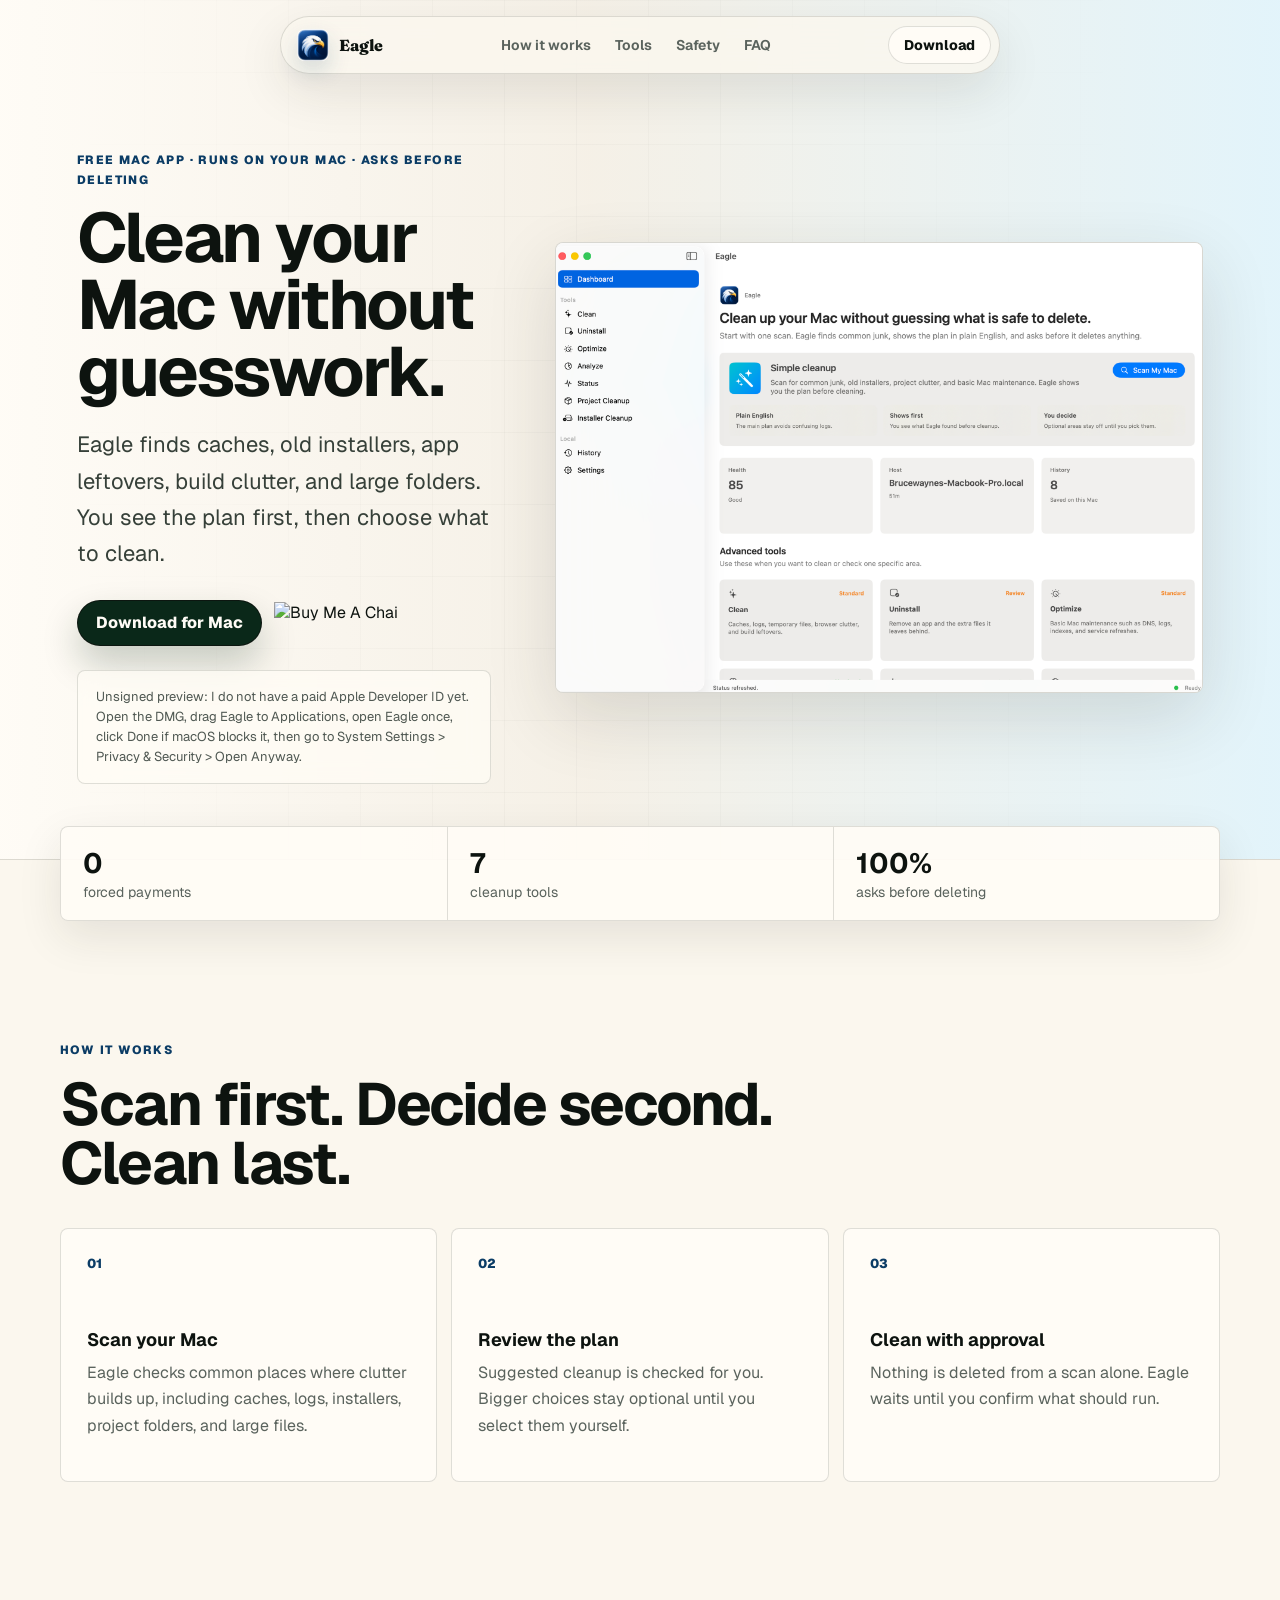
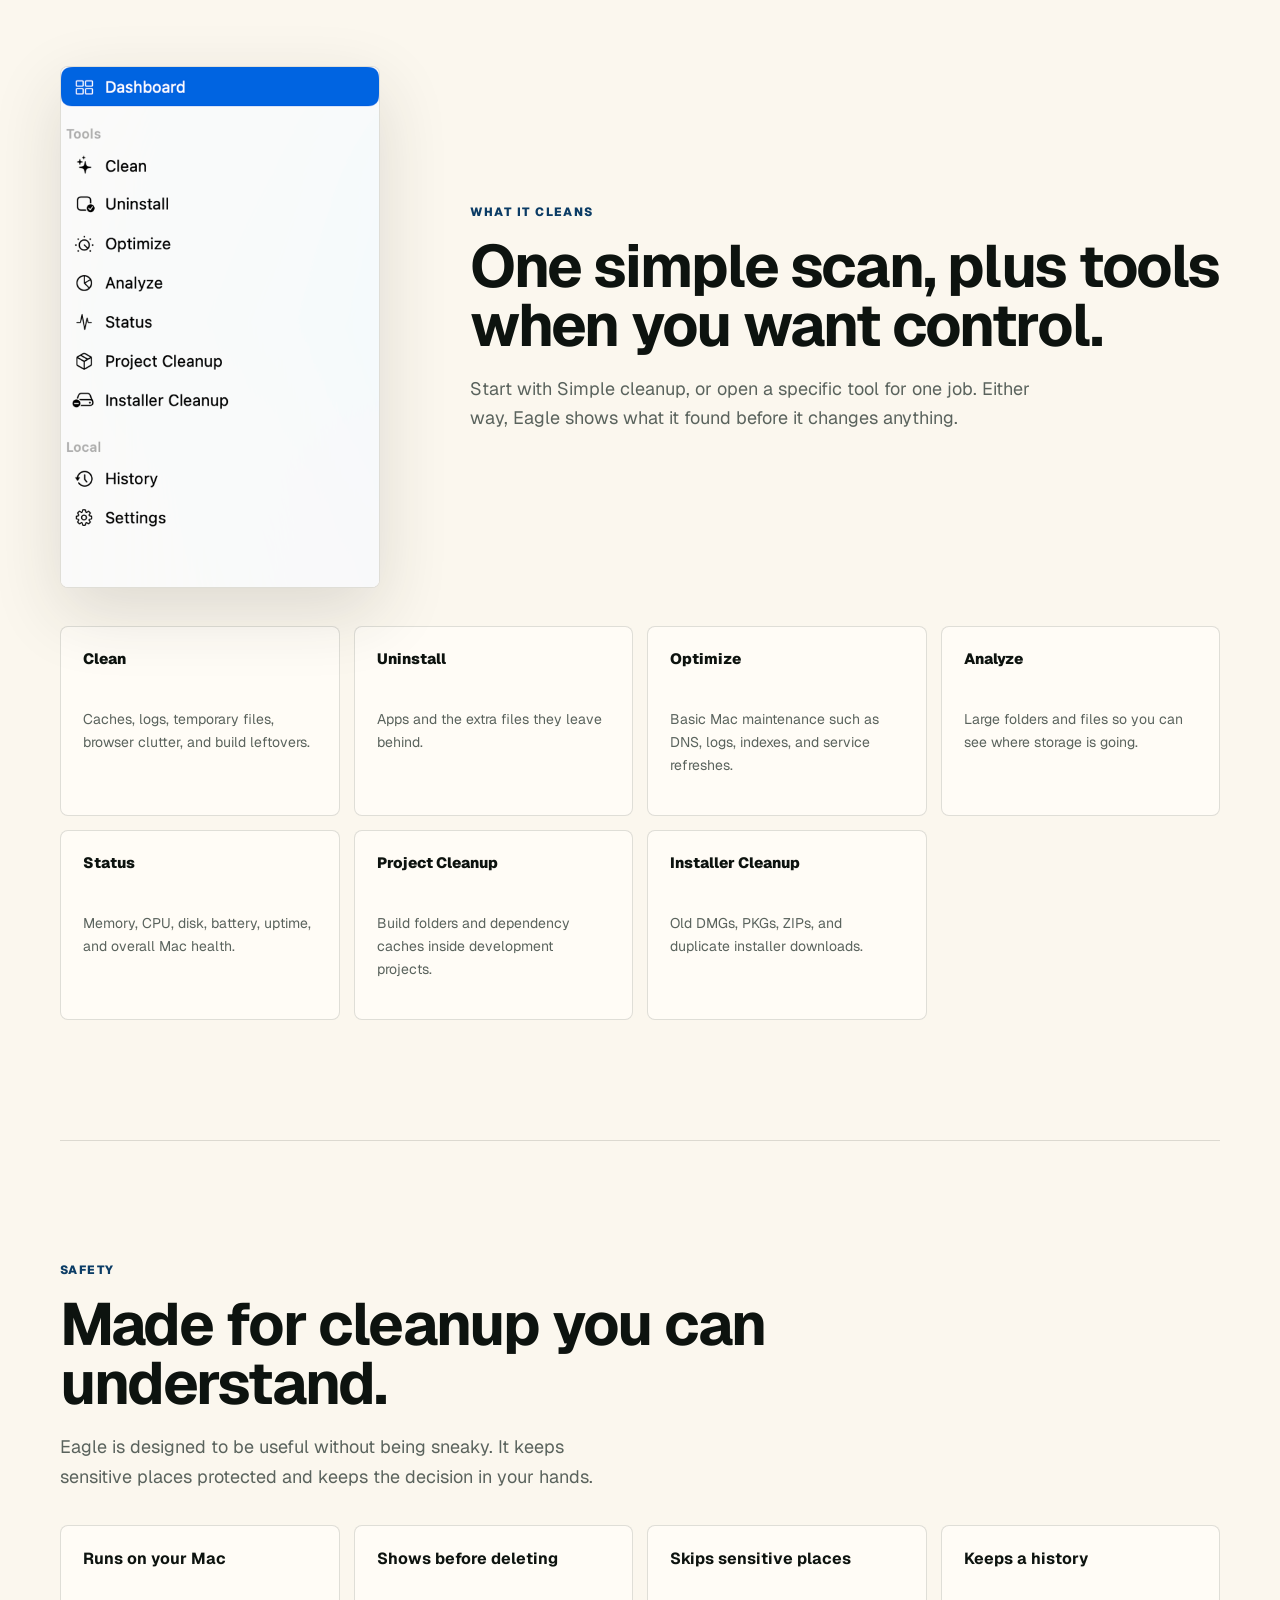
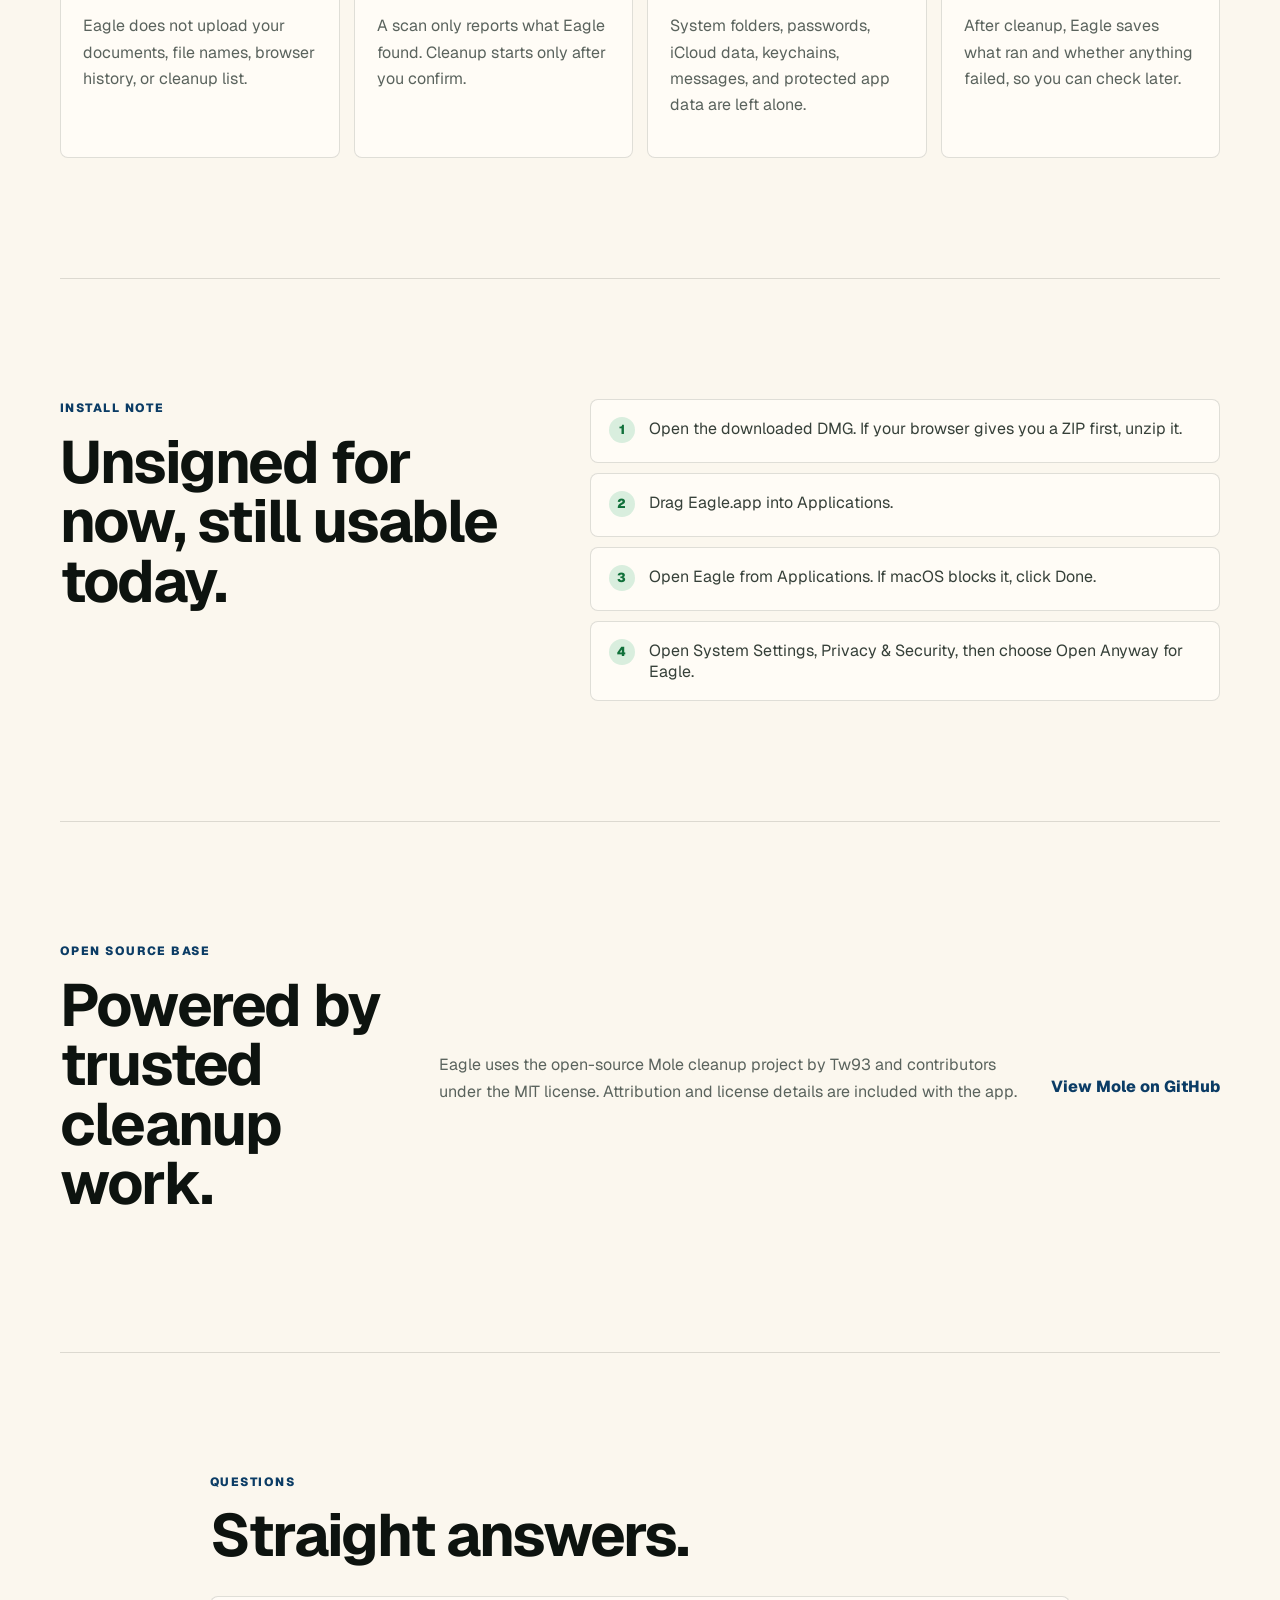
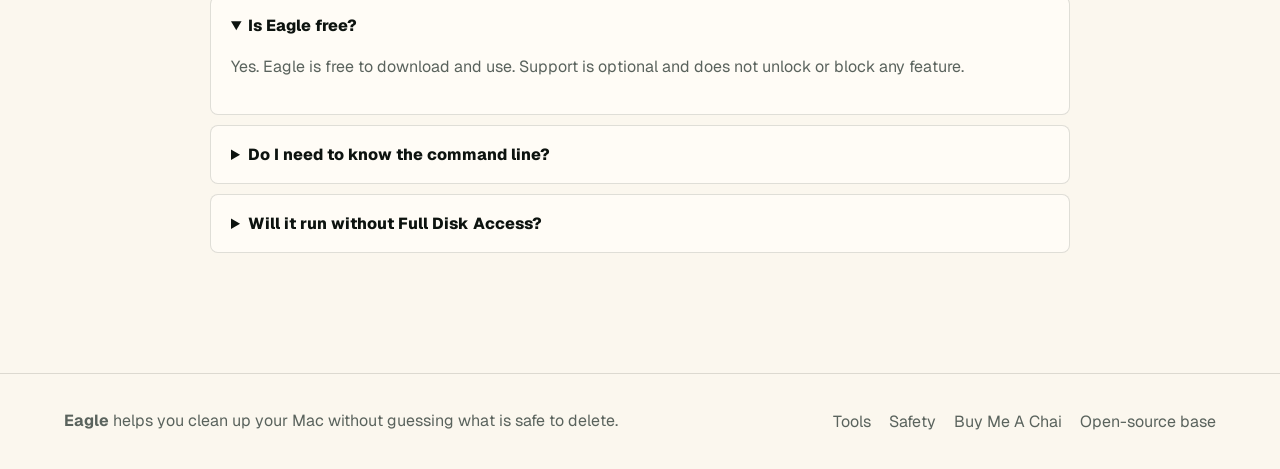
==== commit 0c570702: "Apply Hallmark workflow to Eagle site" ====
--- a/site/index.html
+++ b/site/index.html
@@ -9,8 +9,12 @@
   <meta property="og:description" content="Find junk, review the plan, and clean only what you approve. Free to download and runs on your Mac.">
   <meta property="og:type" content="website">
   <meta name="theme-color" content="#f8f5ee">
+  <link rel="preconnect" href="https://fonts.googleapis.com">
+  <link rel="preconnect" href="https://fonts.gstatic.com" crossorigin>
+  <link href="https://fonts.googleapis.com/css2?family=Fraunces:opsz,wght@9..144,650&family=Geist:wght@400;500;600;700;800&display=swap" rel="stylesheet">
   <link rel="icon" type="image/png" href="./assets/eagle-icon.png?v=2">
   <link rel="apple-touch-icon" href="./assets/eagle-icon.png?v=2">
+  <link rel="stylesheet" href="./tokens.css">
   <link rel="stylesheet" href="./styles.css">
 </head>
 <body>
@@ -18,7 +22,7 @@
 
   <header class="topbar" data-nav>
     <a class="brand" href="#" aria-label="Eagle home">
-      <img class="brand-mark" src="./assets/eagle-icon.png?v=2" alt="" aria-hidden="true">
+      <img class="brand-mark" src="./assets/eagle-icon.png?v=2" width="32" height="32" alt="" aria-hidden="true">
       <span>Eagle</span>
     </a>
     <nav class="nav-links" aria-label="Primary navigation">
@@ -34,11 +38,11 @@
     <section class="hero" aria-labelledby="hero-title">
       <div class="hero-copy-block">
         <p class="eyebrow">Free Mac app · runs on your Mac · asks before deleting</p>
-        <h1 id="hero-title">Clean up your Mac without guessing what is safe to delete.</h1>
+        <h1 id="hero-title">Clean your Mac without guesswork.</h1>
         <p class="hero-copy">Eagle finds caches, old installers, app leftovers, build clutter, and large folders. You see the plan first, then choose what to clean.</p>
         <div class="hero-actions" id="download">
           <a class="button primary" href="/downloads/Eagle-preview.dmg" download="Eagle-preview.dmg" data-download-link>Download for Mac</a>
-          <a class="chai-button" href="https://buymeachai.ezee.li/nareshsilla" target="_blank" rel="noopener noreferrer" data-support-link hidden><img src="https://buymeachai.ezee.li/assets/images/buymeachai-button.png" alt="Buy Me A Chai" width="200"></a>
+          <a class="chai-button" href="https://buymeachai.ezee.li/nareshsilla" target="_blank" rel="noopener noreferrer" data-support-link hidden><img src="https://buymeachai.ezee.li/assets/images/buymeachai-button.png" alt="Buy Me A Chai" width="200" height="48"></a>
         </div>
         <div class="install-strip">
           <p class="download-note" data-download-note>Unsigned preview: I do not have a paid Apple Developer ID yet. Open the DMG, drag Eagle to Applications, open Eagle once, click Done if macOS blocks it, then go to System Settings &gt; Privacy &amp; Security &gt; Open Anyway.</p>
@@ -47,7 +51,7 @@
 
       <div class="hero-visual">
         <div class="hero-shot" data-box-target="hero">
-          <img src="./assets/app-dashboard.png" alt="Eagle dashboard showing a simple cleanup scan and cleanup tools" loading="eager">
+          <img src="./assets/app-dashboard.png" width="2168" height="1512" alt="Eagle dashboard showing a simple cleanup scan and cleanup tools" loading="eager">
         </div>
       </div>
     </section>
@@ -85,7 +89,7 @@
     <section class="section tools" id="tools" aria-labelledby="tools-title">
       <div class="tools-layout">
         <div class="tour-shell sidebar-shell" data-box-target="sidebar">
-          <img class="app-screenshot" src="./assets/app-sidebar.png" alt="Eagle sidebar with cleanup tools" loading="lazy">
+          <img class="app-screenshot" src="./assets/app-sidebar.png" width="546" height="798" alt="Eagle sidebar with cleanup tools" loading="lazy">
         </div>
         <div>
           <p class="eyebrow">What it cleans</p>
@@ -162,13 +166,7 @@
   </main>
 
   <footer class="footer">
-    <div>
-      <a class="brand" href="#" aria-label="Eagle home">
-        <img class="brand-mark" src="./assets/eagle-icon.png?v=2" alt="" aria-hidden="true">
-        <span>Eagle</span>
-      </a>
-      <p>Eagle helps you clean up your Mac without guessing what is safe to delete.</p>
-    </div>
+    <p><strong>Eagle</strong> helps you clean up your Mac without guessing what is safe to delete.</p>
     <div class="footer-links">
       <a href="#tools">Tools</a>
       <a href="#safety">Safety</a>
--- a/site/tokens.css
+++ b/site/tokens.css
@@ -0,0 +1,90 @@
+:root {
+  color-scheme: light;
+  --color-paper: oklch(97.6% 0.012 84);
+  --color-paper-soft: oklch(95.4% 0.014 84);
+  --color-surface: oklch(99.1% 0.008 84);
+  --color-surface-raised: oklch(98.2% 0.01 84);
+  --color-footer: oklch(93.3% 0.013 84);
+  --color-ink: oklch(18% 0.014 155);
+  --color-copy: oklch(36% 0.018 155);
+  --color-muted: oklch(49% 0.014 155);
+  --color-note: oklch(45% 0.014 155);
+  --color-rule: oklch(18% 0.014 155 / 0.13);
+  --color-rule-strong: oklch(18% 0.014 155 / 0.16);
+  --color-grid-rule: oklch(18% 0.014 155 / 0.06);
+  --color-nav-bg: oklch(97.6% 0.012 84 / 0.82);
+  --color-nav-bg-scrolled: oklch(99.1% 0.008 84 / 0.92);
+  --color-hero-left: oklch(99.1% 0.008 84 / 0.96);
+  --color-hero-mid: oklch(95.4% 0.014 84 / 0.86);
+  --color-hero-right: oklch(95.2% 0.025 226 / 0.86);
+  --color-glass: oklch(99.1% 0.008 84 / 0.72);
+  --color-glass-strong: oklch(99.1% 0.008 84 / 0.92);
+  --color-inset: oklch(99% 0.004 84 / 0.9);
+  --color-primary: oklch(25% 0.046 158);
+  --color-primary-border: oklch(18% 0.014 155 / 0.86);
+  --color-primary-shadow: oklch(25% 0.046 158 / 0.22);
+  --color-accent: oklch(48% 0.12 152);
+  --color-accent-soft: oklch(93% 0.031 152);
+  --color-link: oklch(35% 0.087 249);
+  --color-action: oklch(62% 0.21 38);
+  --color-action-strong: oklch(62% 0.21 38 / 0.95);
+  --color-box-paper: oklch(98.6% 0.02 84);
+  --color-box-ink: oklch(18% 0.012 155);
+  --color-box-muted: oklch(31% 0.017 155);
+  --color-box-border: oklch(18% 0.012 155 / 0.18);
+  --color-box-border-strong: oklch(18% 0.012 155 / 0.28);
+  --color-box-shadow: oklch(18% 0.012 155 / 0.22);
+  --color-mask: oklch(8% 0.002 84);
+  --color-shadow: oklch(28% 0.012 90 / 0.14);
+  --color-shadow-soft: oklch(28% 0.012 90 / 0.1);
+  --color-brand-shadow: oklch(35% 0.087 249 / 0.16);
+
+  --font-display: "Geist", ui-sans-serif, system-ui, sans-serif;
+  --font-body: "Geist", ui-sans-serif, system-ui, sans-serif;
+  --font-wordmark: "Fraunces", ui-serif, Georgia, serif;
+  --font-mono: ui-monospace, SFMono-Regular, Menlo, Consolas, monospace;
+
+  --space-3xs: 0.25rem;
+  --space-2xs: 0.5rem;
+  --space-xs: 0.75rem;
+  --space-sm: 1rem;
+  --space-md: 1.5rem;
+  --space-lg: 2rem;
+  --space-xl: 3rem;
+  --space-2xl: 4.5rem;
+  --space-3xl: 7rem;
+
+  --text-xs: 0.75rem;
+  --text-sm: 0.875rem;
+  --text-base: 1rem;
+  --text-md: 1.125rem;
+  --text-lg: 1.375rem;
+  --text-xl: 1.75rem;
+  --text-2xl: 2.25rem;
+  --text-display: clamp(2.9rem, 4.8vw + 0.5rem, 4.75rem);
+  --text-display-s: clamp(2.5rem, 3.9vw + 0.6rem, 4.25rem);
+
+  --ease-out: cubic-bezier(0.16, 1, 0.3, 1);
+  --ease-in: cubic-bezier(0.7, 0, 0.84, 0);
+  --ease-in-out: cubic-bezier(0.65, 0, 0.35, 1);
+  --dur-short: 160ms;
+  --dur-medium: 240ms;
+
+  --rule-hair: 1px;
+  --radius-card: 8px;
+  --radius-pill: 999px;
+  --radius-input: 8px;
+  --radius: var(--radius-card);
+  --max: 1160px;
+  --shadow: 0 24px 70px var(--color-shadow);
+  --shadow-soft: 0 16px 44px var(--color-shadow-soft);
+
+  --hero-shot-width: 820px;
+  --hero-shot-height: 572px;
+  --hero-shot-top: 0px;
+  --hero-shot-shift: 0px;
+  --product-shot-width: 320px;
+  --product-shot-height: 522px;
+  --product-shot-top: 0px;
+  --product-shot-shift: 0px;
+}
--- a/site/styles.css
+++ b/site/styles.css
@@ -1,59 +1,4 @@
-/* Hallmark · pre-emit critique: P4 H4 E4 S4 R4 V4 */
-:root {
-  color-scheme: light;
-  --font-body: Inter, ui-sans-serif, system-ui, -apple-system, BlinkMacSystemFont, "Segoe UI", sans-serif;
-  --font-display: Georgia, "Times New Roman", serif;
-  --font-mono: ui-monospace, SFMono-Regular, Menlo, Consolas, monospace;
-  --ink: #18231f;
-  --muted: #65716b;
-  --copy: #3f4a44;
-  --note: #59645e;
-  --soft: #f8f5ee;
-  --paper: #fffdf8;
-  --panel: #f0eee8;
-  --footer: #eeebe3;
-  --white: #ffffff;
-  --line: rgba(24, 35, 31, 0.13);
-  --line-strong: rgba(24, 35, 31, 0.16);
-  --grid-line: rgba(24, 35, 31, .06);
-  --topbar-bg: rgba(248, 245, 238, 0.82);
-  --topbar-bg-scrolled: rgba(255, 253, 248, 0.92);
-  --hero-wash-left: rgba(255, 253, 248, 0.96);
-  --hero-wash-mid: rgba(248, 245, 238, 0.86);
-  --hero-wash-right: rgba(231, 240, 245, 0.86);
-  --glass: rgba(255, 253, 248, 0.72);
-  --glass-strong: rgba(255, 253, 248, 0.92);
-  --inset: rgba(255, 255, 255, .9);
-  --primary: #18362d;
-  --primary-border: rgba(24, 35, 31, 0.86);
-  --primary-shadow: rgba(24, 54, 45, 0.22);
-  --blue: #0d6efd;
-  --navy: #173f66;
-  --green: #1d6a47;
-  --green-soft: #e4eee8;
-  --clay: #7a4c42;
-  --box-accent: #f05a28;
-  --box-accent-strong: rgba(240, 90, 40, .95);
-  --box-paper: #fffaf0;
-  --box-ink: #1e2421;
-  --box-muted: #334039;
-  --box-border: rgba(30, 36, 33, .18);
-  --box-border-strong: rgba(30, 36, 33, .28);
-  --box-shadow: rgba(30, 36, 33, .22);
-  --mask-ink: #000000;
-  --shadow: 0 24px 70px rgba(35, 38, 34, 0.14);
-  --shadow-soft: 0 16px 44px rgba(35, 38, 34, 0.1);
-  --radius: 8px;
-  --max: 1160px;
-  --hero-shot-width: 820px;
-  --hero-shot-height: 572px;
-  --hero-shot-top: 0px;
-  --hero-shot-shift: 0px;
-  --product-shot-width: 320px;
-  --product-shot-height: 522px;
-  --product-shot-top: 0px;
-  --product-shot-shift: 0px;
-}
+/* Hallmark · genre: modern-minimal · macrostructure: Workbench · theme: Quiet · enrichment: real product screenshots · nav: N5 Floating pill · footer: Ft2 Inline rule · tone: utilitarian · anchor hue: sage · critique: P5 H5 E4 S5 R4 V5 · contrast: pass (46-50) · mobile: pass (36, 59, 61-69) */
 
 * {
   box-sizing: border-box;
@@ -70,8 +15,8 @@
 
 body {
   margin: 0;
-  color: var(--ink);
-  background: var(--soft);
+  color: var(--color-ink);
+  background: var(--color-paper);
   font-family: var(--font-body);
   letter-spacing: 0;
   overflow-x: clip;
@@ -89,32 +34,41 @@
   z-index: 100;
   padding: 10px 14px;
   border-radius: var(--radius);
-  background: var(--ink);
-  color: var(--white);
+  background: var(--color-ink);
+  color: var(--color-surface);
 }
 
 .skip-link:focus {
   top: 16px;
 }
 
+:focus-visible {
+  outline: 3px solid var(--color-link);
+  outline-offset: 3px;
+}
+
 .topbar {
-  position: sticky;
-  top: 0;
+  position: fixed;
+  top: var(--space-sm);
+  left: 50%;
+  width: min(720px, calc(100% - 32px));
   z-index: 30;
   display: flex;
   align-items: center;
   justify-content: space-between;
-  gap: 24px;
-  min-height: 68px;
-  padding: 14px clamp(20px, 5vw, 64px);
-  border-bottom: 1px solid transparent;
-  background: var(--topbar-bg);
-  backdrop-filter: blur(18px);
+  gap: var(--space-md);
+  min-height: 58px;
+  padding: var(--space-2xs) var(--space-2xs) var(--space-2xs) var(--space-sm);
+  border: var(--rule-hair) solid var(--color-rule);
+  border-radius: var(--radius-pill);
+  background: var(--color-nav-bg);
+  box-shadow: 0 18px 48px var(--color-shadow-soft);
+  transform: translateX(-50%);
+  backdrop-filter: blur(18px) saturate(120%);
 }
 
 .topbar.is-scrolled {
-  border-bottom-color: var(--line);
-  background: var(--topbar-bg-scrolled);
+  background: var(--color-nav-bg-scrolled);
 }
 
 .brand,
@@ -126,6 +80,8 @@
 
 .brand {
   gap: 10px;
+  min-width: max-content;
+  font-family: var(--font-wordmark);
   font-weight: 800;
 }
 
@@ -133,13 +89,13 @@
   display: block;
   width: 32px;
   height: 32px;
-  border-radius: 9px;
-  box-shadow: 0 10px 22px color-mix(in srgb, var(--navy) 16%, transparent);
+  border-radius: var(--radius-input);
+  box-shadow: 0 10px 22px color-mix(in oklch, var(--color-link) 16%, transparent);
 }
 
 .nav-links {
   gap: 24px;
-  color: var(--muted);
+  color: var(--color-muted);
   font-size: 14px;
   font-weight: 650;
 }
@@ -150,12 +106,14 @@
   justify-content: center;
   min-height: 46px;
   padding: 0 18px;
-  border: 1px solid var(--line);
-  border-radius: var(--radius);
-  background: var(--paper);
-  color: var(--ink);
+  border: 1px solid var(--color-rule);
+  border-radius: var(--radius-pill);
+  background: var(--color-surface);
+  color: var(--color-ink);
   font-weight: 780;
-  box-shadow: 0 1px 0 var(--inset) inset;
+  white-space: nowrap;
+  box-shadow: 0 1px 0 var(--color-inset) inset;
+  transition: transform var(--dur-short) var(--ease-out), border-color var(--dur-short) var(--ease-out), background var(--dur-short) var(--ease-out);
 }
 
 .button.small {
@@ -165,17 +123,36 @@
 }
 
 .button.primary {
-  border-color: var(--primary-border);
-  color: var(--white);
-  background: var(--primary);
-  box-shadow: 0 18px 36px var(--primary-shadow);
+  border-color: var(--color-primary-border);
+  color: var(--color-surface);
+  background: var(--color-primary);
+  box-shadow: 0 18px 36px var(--color-primary-shadow);
 }
 
 .button:hover,
 .text-link:hover,
 .nav-links a:hover {
   transform: translateY(-1px);
-  color: var(--ink);
+  color: var(--color-ink);
+}
+
+.button:active,
+.text-link:active,
+.nav-links a:active {
+  transform: translateY(0);
+}
+
+.button[aria-disabled="true"],
+.button:disabled {
+  cursor: not-allowed;
+  opacity: .58;
+  transform: none;
+}
+
+.nav-links a,
+.footer-links a,
+.text-link {
+  white-space: nowrap;
 }
 
 .hero {
@@ -186,10 +163,10 @@
     "copy visual";
   align-items: center;
   gap: clamp(28px, 5vw, 76px);
-  min-height: min(820px, calc(100vh - 68px));
-  padding: clamp(48px, 6vw, 78px) clamp(26px, 6vw, 88px) clamp(42px, 6vw, 62px);
+  min-height: min(860px, 100vh);
+  padding: clamp(118px, 12vw, 138px) clamp(26px, 6vw, 88px) clamp(42px, 6vw, 62px);
   overflow: hidden;
-  border-bottom: 1px solid var(--line);
+  border-bottom: 1px solid var(--color-rule);
 }
 
 .hero::before {
@@ -198,7 +175,7 @@
   inset: 0;
   z-index: -2;
   background:
-    linear-gradient(90deg, var(--hero-wash-left), var(--hero-wash-mid) 46%, var(--hero-wash-right));
+    linear-gradient(90deg, var(--color-hero-left), var(--color-hero-mid) 46%, var(--color-hero-right));
 }
 
 .hero::after {
@@ -207,10 +184,10 @@
   inset: 0;
   z-index: -1;
   background-image:
-    linear-gradient(var(--grid-line) 1px, transparent 1px),
-    linear-gradient(90deg, var(--grid-line) 1px, transparent 1px);
+    linear-gradient(var(--color-grid-rule) 1px, transparent 1px),
+    linear-gradient(90deg, var(--color-grid-rule) 1px, transparent 1px);
   background-size: 72px 72px;
-  mask-image: linear-gradient(90deg, transparent, var(--mask-ink) 42%, transparent 95%);
+  mask-image: linear-gradient(90deg, transparent, var(--color-mask) 42%, transparent 95%);
   opacity: .45;
 }
 
@@ -221,7 +198,7 @@
 
 .eyebrow {
   margin: 0 0 14px;
-  color: var(--navy);
+  color: var(--color-link);
   font-size: 12px;
   font-weight: 850;
   letter-spacing: .12em;
@@ -239,18 +216,24 @@
   margin-bottom: 22px;
   max-width: 680px;
   font-family: var(--font-display);
-  font-size: clamp(50px, 5.3vw, 76px);
+  font-size: var(--text-display);
   line-height: .96;
-  font-weight: 540;
+  font-weight: 700;
+  letter-spacing: -0.035em;
+  min-width: 0;
+  overflow-wrap: anywhere;
 }
 
 h2 {
   margin-bottom: 18px;
   max-width: 760px;
   font-family: var(--font-display);
-  font-size: clamp(36px, 4.4vw, 56px);
+  font-size: var(--text-display-s);
   line-height: 1;
-  font-weight: 540;
+  font-weight: 700;
+  letter-spacing: -0.03em;
+  min-width: 0;
+  overflow-wrap: anywhere;
 }
 
 h3 {
@@ -259,14 +242,14 @@
 }
 
 p {
-  color: var(--muted);
+  color: var(--color-muted);
   line-height: 1.65;
 }
 
 .hero-copy {
   max-width: 580px;
   margin-bottom: 28px;
-  color: var(--copy);
+  color: var(--color-copy);
   font-size: clamp(18px, 2vw, 22px);
 }
 
@@ -302,9 +285,9 @@
   aspect-ratio: 2168 / 1512;
   transform: translateX(var(--hero-shot-shift));
   overflow: hidden;
-  border: 1px solid var(--line-strong);
+  border: 1px solid var(--color-rule-strong);
   border-radius: var(--radius);
-  background: var(--paper);
+  background: var(--color-surface);
   box-shadow: var(--shadow);
 }
 
@@ -320,15 +303,15 @@
   max-width: 650px;
   margin-top: 24px;
   padding: 16px 18px;
-  border: 1px solid var(--line);
+  border: 1px solid var(--color-rule);
   border-radius: var(--radius);
-  background: var(--glass);
+  background: var(--color-glass);
   backdrop-filter: blur(14px);
 }
 
 .download-note {
   margin: 0;
-  color: var(--note);
+  color: var(--color-note);
   font-size: 13px;
   line-height: 1.55;
 }
@@ -341,15 +324,15 @@
   position: relative;
   z-index: 4;
   overflow: hidden;
-  border: 1px solid var(--line);
+  border: 1px solid var(--color-rule);
   border-radius: var(--radius);
-  background: var(--glass-strong);
+  background: var(--color-glass-strong);
   box-shadow: var(--shadow-soft);
 }
 
 .proof-band div {
   padding: 18px 22px;
-  border-left: 1px solid var(--line);
+  border-left: 1px solid var(--color-rule);
 }
 
 .proof-band div:first-child {
@@ -362,7 +345,7 @@
 }
 
 .proof-band span {
-  color: var(--muted);
+  color: var(--color-muted);
   font-size: 14px;
 }
 
@@ -397,9 +380,9 @@
 .tool-grid article,
 .safety-grid article,
 details {
-  border: 1px solid var(--line);
+  border: 1px solid var(--color-rule);
   border-radius: var(--radius);
-  background: var(--paper);
+  background: var(--color-surface);
 }
 
 .steps article {
@@ -410,7 +393,7 @@
 .steps span {
   display: block;
   margin-bottom: 56px;
-  color: var(--navy);
+  color: var(--color-link);
   font-size: 13px;
   font-weight: 850;
 }
@@ -434,9 +417,9 @@
   margin: var(--product-shot-top) 0 0;
   transform: translateX(var(--product-shot-shift));
   overflow: hidden;
-  border: 1px solid var(--line);
+  border: 1px solid var(--color-rule);
   border-radius: var(--radius);
-  background: var(--paper);
+  background: var(--color-surface);
   box-shadow: var(--shadow);
 }
 
@@ -446,7 +429,7 @@
   height: 100%;
   object-fit: contain;
   object-position: center center;
-  background: var(--white);
+  background: var(--color-surface);
 }
 
 .tool-grid {
@@ -471,8 +454,8 @@
 }
 
 .safety {
-  border-top: 1px solid var(--line);
-  border-bottom: 1px solid var(--line);
+  border-top: 1px solid var(--color-rule);
+  border-bottom: 1px solid var(--color-rule);
 }
 
 .safety-grid {
@@ -511,10 +494,10 @@
   position: relative;
   min-height: 64px;
   padding: 18px 18px 18px 58px;
-  border: 1px solid var(--line);
+  border: 1px solid var(--color-rule);
   border-radius: var(--radius);
-  background: var(--paper);
-  color: var(--copy);
+  background: var(--color-surface);
+  color: var(--color-copy);
 }
 
 .install li::before {
@@ -527,8 +510,8 @@
   width: 26px;
   height: 26px;
   border-radius: 50%;
-  background: var(--green-soft);
-  color: var(--green);
+  background: var(--color-accent-soft);
+  color: var(--color-accent);
   font-size: 13px;
   font-weight: 850;
 }
@@ -538,12 +521,12 @@
   grid-template-columns: .6fr 1fr auto;
   align-items: center;
   gap: 28px;
-  border-top: 1px solid var(--line);
-  border-bottom: 1px solid var(--line);
+  border-top: 1px solid var(--color-rule);
+  border-bottom: 1px solid var(--color-rule);
 }
 
 .text-link {
-  color: var(--navy);
+  color: var(--color-link);
   font-weight: 800;
 }
 
@@ -569,21 +552,23 @@
 
 .footer {
   display: flex;
+  align-items: center;
   justify-content: space-between;
   gap: 30px;
   padding: 34px clamp(20px, 5vw, 64px);
-  border-top: 1px solid var(--line);
-  background: var(--footer);
+  border-top: 1px solid var(--color-rule);
+  background: var(--color-paper);
 }
 
 .footer p {
-  margin: 12px 0 0;
+  margin: 0;
+  color: var(--color-muted);
 }
 
 .footer-links {
   flex-wrap: wrap;
   gap: 18px;
-  color: var(--muted);
+  color: var(--color-muted);
 }
 
 body[data-box-mode="true"] {
@@ -591,7 +576,7 @@
 }
 
 body[data-box-mode="true"] [data-box-target] {
-  outline: 2px solid var(--box-accent);
+  outline: 2px solid var(--color-action);
   outline-offset: 4px;
   overflow: visible;
 }
@@ -610,7 +595,7 @@
   position: absolute;
   inset: 0;
   z-index: 20;
-  border: 2px dashed var(--box-accent-strong);
+  border: 2px dashed var(--color-action-strong);
   pointer-events: none;
 }
 
@@ -622,11 +607,11 @@
   align-items: center;
   min-height: 28px;
   padding: 0 10px;
-  border: 1px solid var(--box-border-strong);
+  border: 1px solid var(--color-box-border-strong);
   border-radius: 6px;
-  color: var(--box-ink);
-  background: color-mix(in srgb, var(--box-paper) 96%, transparent);
-  box-shadow: 0 10px 28px var(--box-border);
+  color: var(--color-box-ink);
+  background: color-mix(in oklch, var(--color-box-paper) 96%, transparent);
+  box-shadow: 0 10px 28px var(--color-box-border);
   cursor: move;
   font-size: 12px;
   font-weight: 820;
@@ -639,10 +624,10 @@
   position: absolute;
   width: 16px;
   height: 16px;
-  border: 2px solid var(--box-paper);
+  border: 2px solid var(--color-box-paper);
   border-radius: 50%;
-  background: var(--box-accent);
-  box-shadow: 0 4px 12px var(--box-border-strong);
+  background: var(--color-action);
+  box-shadow: 0 4px 12px var(--color-box-border-strong);
   pointer-events: auto;
 }
 
@@ -662,10 +647,10 @@
   z-index: 50;
   width: min(520px, calc(100vw - 36px));
   padding: 14px;
-  border: 1px solid var(--box-border);
+  border: 1px solid var(--color-box-border);
   border-radius: var(--radius);
-  background: color-mix(in srgb, var(--box-paper) 98%, transparent);
-  box-shadow: 0 24px 56px var(--box-shadow);
+  background: color-mix(in oklch, var(--color-box-paper) 98%, transparent);
+  box-shadow: 0 24px 56px var(--color-box-shadow);
 }
 
 .box-readout strong {
@@ -678,7 +663,7 @@
   max-height: 94px;
   margin: 0;
   overflow: auto;
-  color: var(--box-muted);
+  color: var(--color-box-muted);
   font: 12px/1.45 var(--font-mono);
   white-space: pre-wrap;
 }
@@ -687,10 +672,10 @@
   min-height: 32px;
   margin-top: 10px;
   padding: 0 12px;
-  border: 1px solid var(--box-border);
+  border: 1px solid var(--color-box-border);
   border-radius: 6px;
-  color: var(--white);
-  background: var(--navy);
+  color: var(--color-surface);
+  background: var(--color-link);
   font-weight: 760;
   cursor: pointer;
 }
@@ -729,11 +714,19 @@
   }
 
   .topbar {
-    padding-inline: 20px;
+    min-height: 52px;
+    gap: var(--space-xs);
+    padding-inline: var(--space-xs) var(--space-2xs);
+  }
+
+  .topbar .button {
+    width: auto;
+    min-height: 38px;
+    padding-inline: var(--space-sm);
   }
 
   .hero {
-    padding: 62px 20px 44px;
+    padding: 120px 20px 44px;
   }
 
   h1 {
@@ -753,8 +746,15 @@
     grid-template-columns: 1fr;
   }
 
-  .button,
-  .chai-button,
+  .button {
+    width: 100%;
+  }
+
+  .chai-button {
+    justify-self: center;
+    width: min(100%, 260px);
+  }
+
   .chai-button img {
     width: 100%;
   }
@@ -769,7 +769,7 @@
 
   .proof-band div {
     border-left: 0;
-    border-top: 1px solid var(--line);
+    border-top: 1px solid var(--color-rule);
   }
 
   .proof-band div:first-child {
@@ -799,7 +799,7 @@
   }
 
   .footer {
-    display: block;
+    display: grid;
   }
 
   .footer-links {
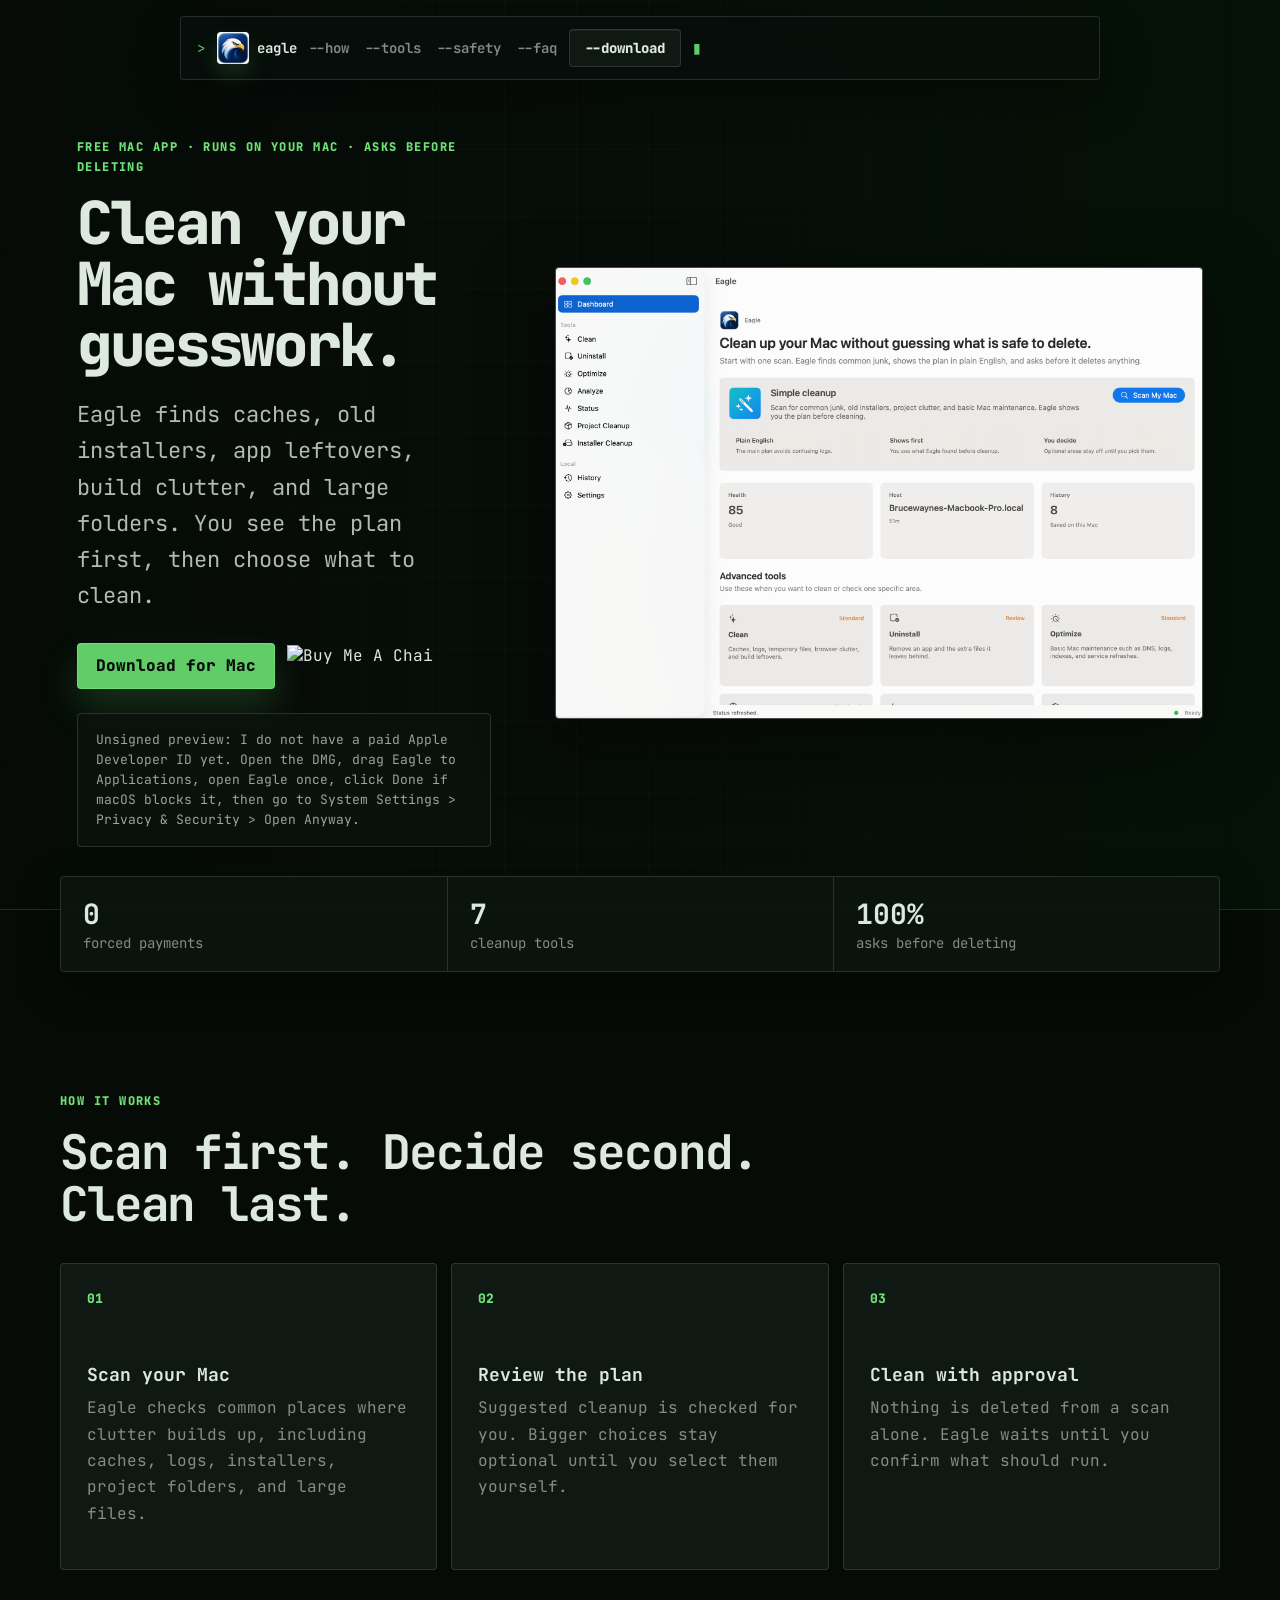
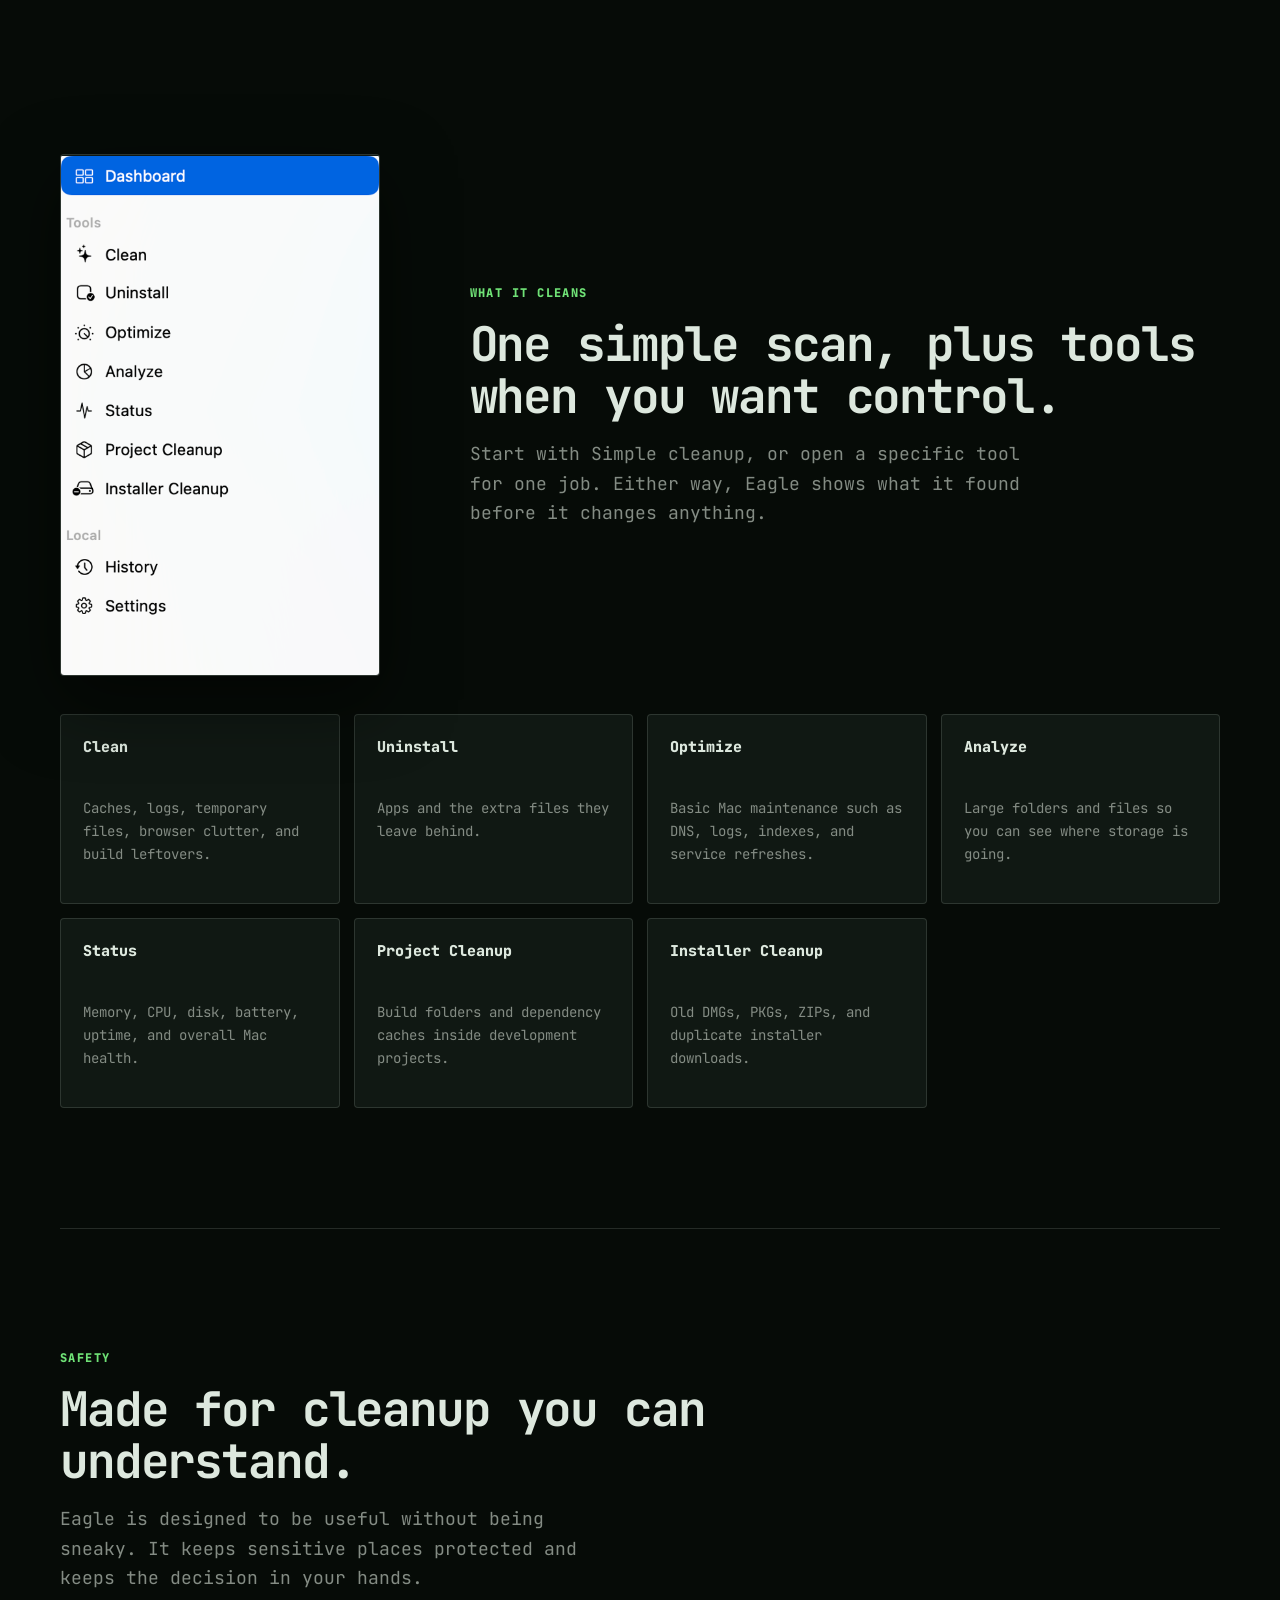
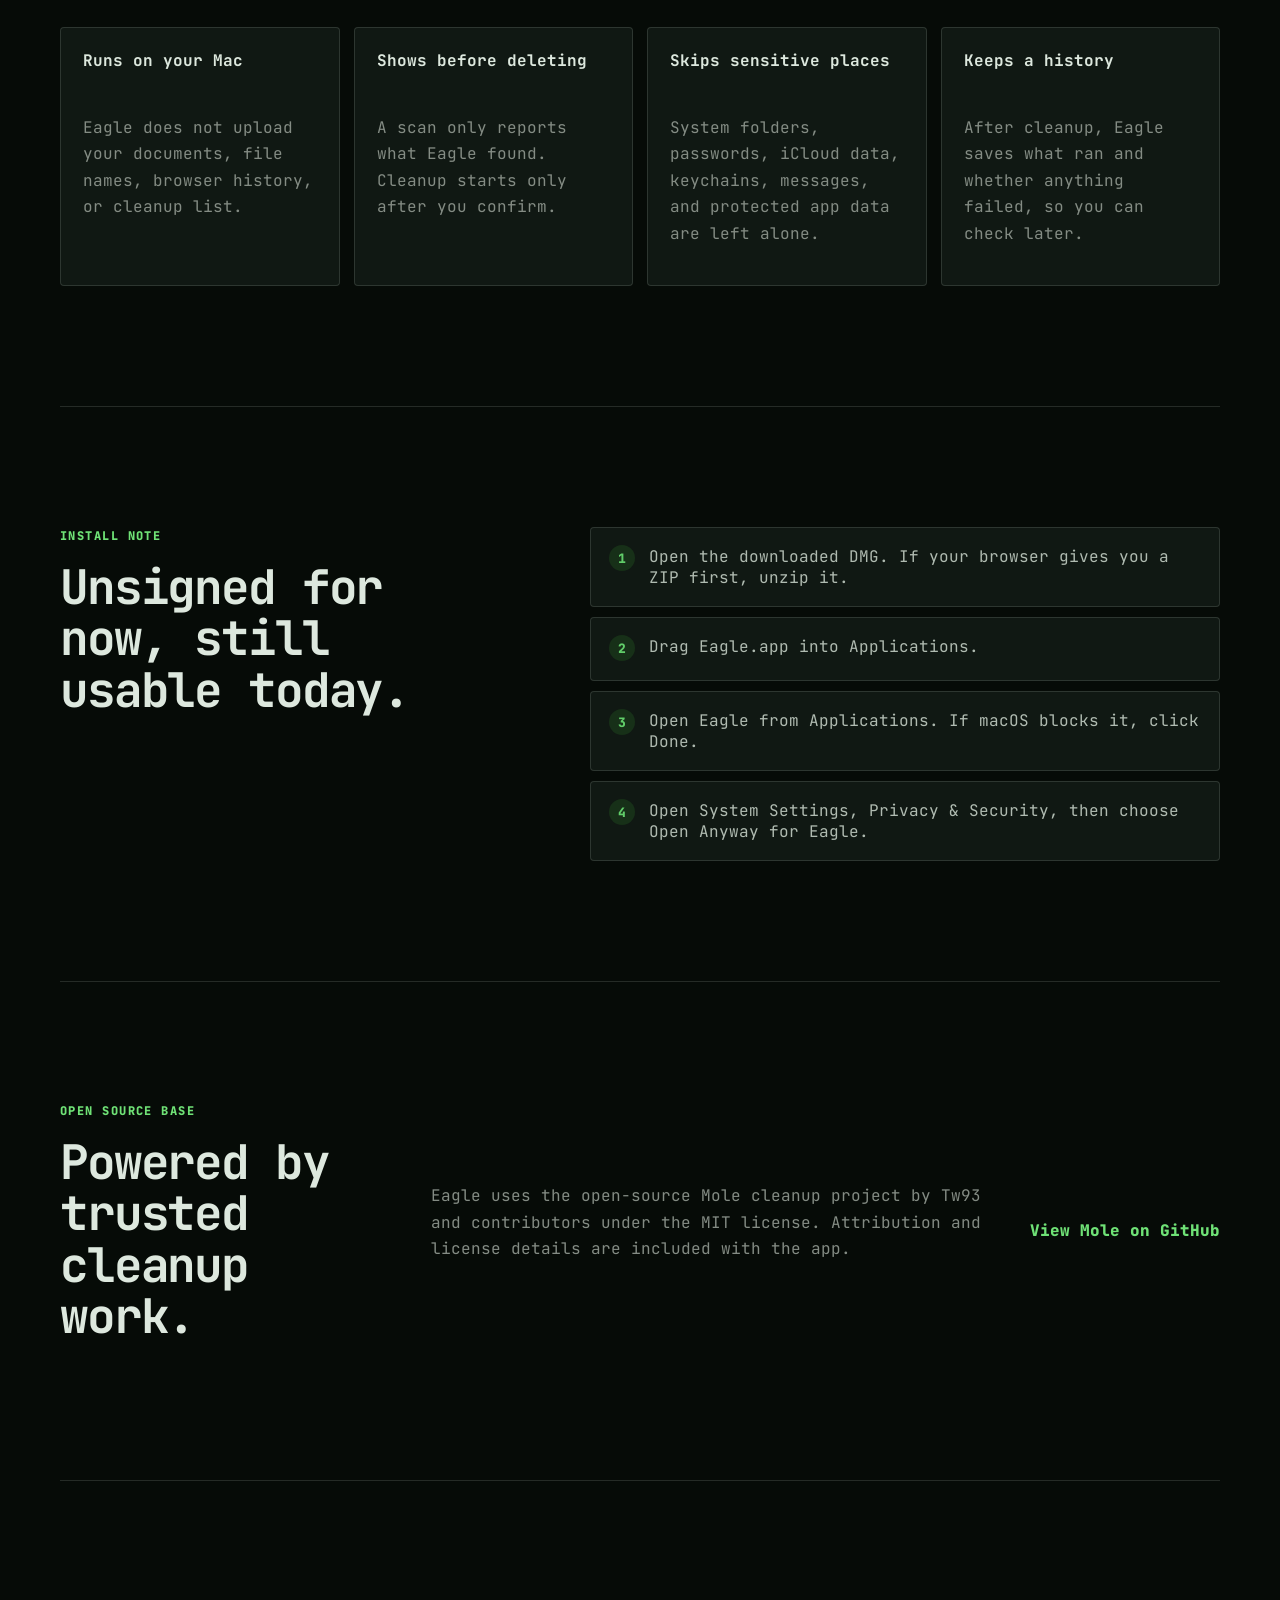
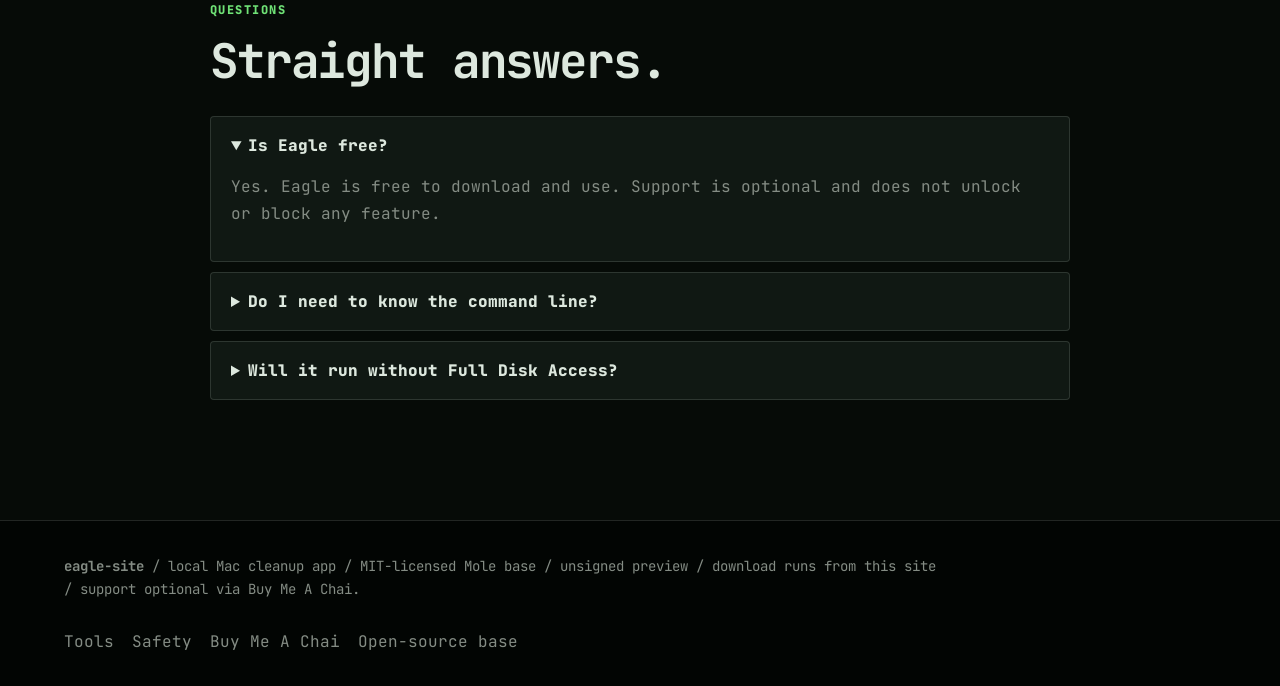
==== commit 6c213cb5: "Try Terminal theme for Eagle site" ====
--- a/site/index.html
+++ b/site/index.html
@@ -8,10 +8,10 @@
   <meta property="og:title" content="Eagle · Clean up your Mac safely">
   <meta property="og:description" content="Find junk, review the plan, and clean only what you approve. Free to download and runs on your Mac.">
   <meta property="og:type" content="website">
-  <meta name="theme-color" content="#f8f5ee">
+  <meta name="theme-color" content="#101413">
   <link rel="preconnect" href="https://fonts.googleapis.com">
   <link rel="preconnect" href="https://fonts.gstatic.com" crossorigin>
-  <link href="https://fonts.googleapis.com/css2?family=Fraunces:opsz,wght@9..144,650&family=Geist:wght@400;500;600;700;800&display=swap" rel="stylesheet">
+  <link href="https://fonts.googleapis.com/css2?family=JetBrains+Mono:wght@400;500;600;700;800&display=swap" rel="stylesheet">
   <link rel="icon" type="image/png" href="./assets/eagle-icon.png?v=2">
   <link rel="apple-touch-icon" href="./assets/eagle-icon.png?v=2">
   <link rel="stylesheet" href="./tokens.css">
@@ -20,18 +20,22 @@
 <body>
   <a class="skip-link" href="#main">Skip to content</a>
 
-  <header class="topbar" data-nav>
-    <a class="brand" href="#" aria-label="Eagle home">
-      <img class="brand-mark" src="./assets/eagle-icon.png?v=2" width="32" height="32" alt="" aria-hidden="true">
-      <span>Eagle</span>
-    </a>
-    <nav class="nav-links" aria-label="Primary navigation">
-      <a href="#how">How it works</a>
-      <a href="#tools">Tools</a>
-      <a href="#safety">Safety</a>
-      <a href="#faq">FAQ</a>
-    </nav>
-    <a class="button small" href="/downloads/Eagle-preview.dmg" download="Eagle-preview.dmg" data-download-link>Download</a>
+  <header class="topbar terminal-nav" data-nav>
+    <div class="terminal-line">
+      <span class="prompt" aria-hidden="true">&gt;</span>
+      <a class="brand" href="#" aria-label="Eagle home">
+        <img class="brand-mark" src="./assets/eagle-icon.png?v=2" width="32" height="32" alt="" aria-hidden="true">
+        <span>eagle</span>
+      </a>
+      <nav class="nav-links" aria-label="Primary navigation">
+        <a href="#how">--how</a>
+        <a href="#tools">--tools</a>
+        <a href="#safety">--safety</a>
+        <a href="#faq">--faq</a>
+      </nav>
+      <a class="button small" href="/downloads/Eagle-preview.dmg" download="Eagle-preview.dmg" data-download-link>--download</a>
+      <span class="caret" aria-hidden="true">▮</span>
+    </div>
   </header>
 
   <main id="main">
@@ -166,7 +170,7 @@
   </main>
 
   <footer class="footer">
-    <p><strong>Eagle</strong> helps you clean up your Mac without guessing what is safe to delete.</p>
+    <p><strong>eagle-site</strong> / local Mac cleanup app / MIT-licensed Mole base / unsigned preview / download runs from this site / support optional via Buy Me A Chai.</p>
     <div class="footer-links">
       <a href="#tools">Tools</a>
       <a href="#safety">Safety</a>
--- a/site/tokens.css
+++ b/site/tokens.css
@@ -1,48 +1,48 @@
 :root {
-  color-scheme: light;
-  --color-paper: oklch(97.6% 0.012 84);
-  --color-paper-soft: oklch(95.4% 0.014 84);
-  --color-surface: oklch(99.1% 0.008 84);
-  --color-surface-raised: oklch(98.2% 0.01 84);
-  --color-footer: oklch(93.3% 0.013 84);
-  --color-ink: oklch(18% 0.014 155);
-  --color-copy: oklch(36% 0.018 155);
-  --color-muted: oklch(49% 0.014 155);
-  --color-note: oklch(45% 0.014 155);
-  --color-rule: oklch(18% 0.014 155 / 0.13);
-  --color-rule-strong: oklch(18% 0.014 155 / 0.16);
-  --color-grid-rule: oklch(18% 0.014 155 / 0.06);
-  --color-nav-bg: oklch(97.6% 0.012 84 / 0.82);
-  --color-nav-bg-scrolled: oklch(99.1% 0.008 84 / 0.92);
-  --color-hero-left: oklch(99.1% 0.008 84 / 0.96);
-  --color-hero-mid: oklch(95.4% 0.014 84 / 0.86);
-  --color-hero-right: oklch(95.2% 0.025 226 / 0.86);
-  --color-glass: oklch(99.1% 0.008 84 / 0.72);
-  --color-glass-strong: oklch(99.1% 0.008 84 / 0.92);
-  --color-inset: oklch(99% 0.004 84 / 0.9);
-  --color-primary: oklch(25% 0.046 158);
-  --color-primary-border: oklch(18% 0.014 155 / 0.86);
-  --color-primary-shadow: oklch(25% 0.046 158 / 0.22);
-  --color-accent: oklch(48% 0.12 152);
-  --color-accent-soft: oklch(93% 0.031 152);
-  --color-link: oklch(35% 0.087 249);
-  --color-action: oklch(62% 0.21 38);
-  --color-action-strong: oklch(62% 0.21 38 / 0.95);
-  --color-box-paper: oklch(98.6% 0.02 84);
-  --color-box-ink: oklch(18% 0.012 155);
-  --color-box-muted: oklch(31% 0.017 155);
-  --color-box-border: oklch(18% 0.012 155 / 0.18);
-  --color-box-border-strong: oklch(18% 0.012 155 / 0.28);
-  --color-box-shadow: oklch(18% 0.012 155 / 0.22);
-  --color-mask: oklch(8% 0.002 84);
-  --color-shadow: oklch(28% 0.012 90 / 0.14);
-  --color-shadow-soft: oklch(28% 0.012 90 / 0.1);
-  --color-brand-shadow: oklch(35% 0.087 249 / 0.16);
+  color-scheme: dark;
+  --color-paper: oklch(14% 0.012 158);
+  --color-paper-soft: oklch(18% 0.014 158);
+  --color-surface: oklch(20% 0.015 158);
+  --color-surface-raised: oklch(24% 0.016 158);
+  --color-footer: oklch(11% 0.012 158);
+  --color-ink: oklch(92% 0.018 146);
+  --color-copy: oklch(78% 0.018 146);
+  --color-muted: oklch(63% 0.014 146);
+  --color-note: oklch(71% 0.016 146);
+  --color-rule: oklch(85% 0.018 146 / 0.16);
+  --color-rule-strong: oklch(85% 0.018 146 / 0.28);
+  --color-grid-rule: oklch(85% 0.018 146 / 0.055);
+  --color-nav-bg: oklch(16% 0.014 158 / 0.86);
+  --color-nav-bg-scrolled: oklch(18% 0.016 158 / 0.94);
+  --color-hero-left: oklch(14% 0.012 158 / 0.96);
+  --color-hero-mid: oklch(15% 0.014 158 / 0.92);
+  --color-hero-right: oklch(18% 0.048 145 / 0.5);
+  --color-glass: oklch(18% 0.014 158 / 0.78);
+  --color-glass-strong: oklch(18% 0.014 158 / 0.9);
+  --color-inset: oklch(82% 0.018 146 / 0.08);
+  --color-primary: oklch(76% 0.17 145);
+  --color-primary-border: oklch(82% 0.18 145 / 0.86);
+  --color-primary-shadow: oklch(76% 0.17 145 / 0.2);
+  --color-accent: oklch(76% 0.17 145);
+  --color-accent-soft: oklch(28% 0.052 145);
+  --color-link: oklch(82% 0.18 145);
+  --color-action: oklch(68% 0.2 41);
+  --color-action-strong: oklch(68% 0.2 41 / 0.95);
+  --color-box-paper: oklch(16% 0.014 158);
+  --color-box-ink: oklch(92% 0.018 146);
+  --color-box-muted: oklch(76% 0.018 146);
+  --color-box-border: oklch(85% 0.018 146 / 0.18);
+  --color-box-border-strong: oklch(85% 0.018 146 / 0.32);
+  --color-box-shadow: oklch(4% 0.008 158 / 0.52);
+  --color-mask: oklch(92% 0.018 146);
+  --color-shadow: oklch(4% 0.008 158 / 0.52);
+  --color-shadow-soft: oklch(4% 0.008 158 / 0.32);
+  --color-brand-shadow: oklch(76% 0.17 145 / 0.18);
 
-  --font-display: "Geist", ui-sans-serif, system-ui, sans-serif;
-  --font-body: "Geist", ui-sans-serif, system-ui, sans-serif;
-  --font-wordmark: "Fraunces", ui-serif, Georgia, serif;
-  --font-mono: ui-monospace, SFMono-Regular, Menlo, Consolas, monospace;
+  --font-display: "JetBrains Mono", ui-monospace, SFMono-Regular, Menlo, monospace;
+  --font-body: "JetBrains Mono", ui-monospace, SFMono-Regular, Menlo, monospace;
+  --font-wordmark: "JetBrains Mono", ui-monospace, SFMono-Regular, Menlo, monospace;
+  --font-mono: "JetBrains Mono", ui-monospace, SFMono-Regular, Menlo, monospace;
 
   --space-3xs: 0.25rem;
   --space-2xs: 0.5rem;
@@ -61,8 +61,8 @@
   --text-lg: 1.375rem;
   --text-xl: 1.75rem;
   --text-2xl: 2.25rem;
-  --text-display: clamp(2.9rem, 4.8vw + 0.5rem, 4.75rem);
-  --text-display-s: clamp(2.5rem, 3.9vw + 0.6rem, 4.25rem);
+  --text-display: clamp(2.55rem, 4.2vw + 0.35rem, 4.35rem);
+  --text-display-s: clamp(2.05rem, 3.1vw + 0.5rem, 3.35rem);
 
   --ease-out: cubic-bezier(0.16, 1, 0.3, 1);
   --ease-in: cubic-bezier(0.7, 0, 0.84, 0);
@@ -71,9 +71,9 @@
   --dur-medium: 240ms;
 
   --rule-hair: 1px;
-  --radius-card: 8px;
-  --radius-pill: 999px;
-  --radius-input: 8px;
+  --radius-card: 4px;
+  --radius-pill: 4px;
+  --radius-input: 4px;
   --radius: var(--radius-card);
   --max: 1160px;
   --shadow: 0 24px 70px var(--color-shadow);
--- a/site/styles.css
+++ b/site/styles.css
@@ -1,4 +1,4 @@
-/* Hallmark · genre: modern-minimal · macrostructure: Workbench · theme: Quiet · enrichment: real product screenshots · nav: N5 Floating pill · footer: Ft2 Inline rule · tone: utilitarian · anchor hue: sage · critique: P5 H5 E4 S5 R4 V5 · contrast: pass (46-50) · mobile: pass (36, 59, 61-69) */
+/* Hallmark · genre: atmospheric · macrostructure: Workbench · theme: Terminal · enrichment: real product screenshots · nav: N8 Terminal command · footer: Ft4 Dense typographic · tone: technical · anchor hue: phosphor · critique: P4 H4 E4 S4 R4 V4 */
 
 * {
   box-sizing: border-box;
@@ -51,14 +51,14 @@
   position: fixed;
   top: var(--space-sm);
   left: 50%;
-  width: min(720px, calc(100% - 32px));
+  width: min(920px, calc(100% - 32px));
   z-index: 30;
   display: flex;
   align-items: center;
   justify-content: space-between;
   gap: var(--space-md);
   min-height: 58px;
-  padding: var(--space-2xs) var(--space-2xs) var(--space-2xs) var(--space-sm);
+  padding: var(--space-xs) var(--space-sm);
   border: var(--rule-hair) solid var(--color-rule);
   border-radius: var(--radius-pill);
   background: var(--color-nav-bg);
@@ -67,6 +67,30 @@
   backdrop-filter: blur(18px) saturate(120%);
 }
 
+.terminal-line {
+  display: flex;
+  align-items: center;
+  width: 100%;
+  gap: var(--space-xs);
+  min-width: 0;
+  color: var(--color-muted);
+  font-family: var(--font-mono);
+  font-size: var(--text-sm);
+  line-height: 1;
+  white-space: nowrap;
+}
+
+.prompt,
+.caret {
+  color: var(--color-accent);
+}
+
+.caret {
+  display: inline-block;
+  width: 1ch;
+  animation: blink 1.05s steps(2) infinite;
+}
+
 .topbar.is-scrolled {
   background: var(--color-nav-bg-scrolled);
 }
@@ -79,10 +103,11 @@
 }
 
 .brand {
-  gap: 10px;
+  gap: 8px;
   min-width: max-content;
   font-family: var(--font-wordmark);
-  font-weight: 800;
+  font-weight: 700;
+  color: var(--color-ink);
 }
 
 .brand-mark {
@@ -94,10 +119,10 @@
 }
 
 .nav-links {
-  gap: 24px;
+  gap: var(--space-sm);
   color: var(--color-muted);
-  font-size: 14px;
-  font-weight: 650;
+  font-size: var(--text-sm);
+  font-weight: 600;
 }
 
 .button {
@@ -124,7 +149,7 @@
 
 .button.primary {
   border-color: var(--color-primary-border);
-  color: var(--color-surface);
+  color: var(--color-paper);
   background: var(--color-primary);
   box-shadow: 0 18px 36px var(--color-primary-shadow);
 }
@@ -133,7 +158,7 @@
 .text-link:hover,
 .nav-links a:hover {
   transform: translateY(-1px);
-  color: var(--color-ink);
+  color: var(--color-accent);
 }
 
 .button:active,
@@ -217,9 +242,9 @@
   max-width: 680px;
   font-family: var(--font-display);
   font-size: var(--text-display);
-  line-height: .96;
-  font-weight: 700;
-  letter-spacing: -0.035em;
+  line-height: 1.03;
+  font-weight: 800;
+  letter-spacing: -0.055em;
   min-width: 0;
   overflow-wrap: anywhere;
 }
@@ -229,9 +254,9 @@
   max-width: 760px;
   font-family: var(--font-display);
   font-size: var(--text-display-s);
-  line-height: 1;
+  line-height: 1.08;
   font-weight: 700;
-  letter-spacing: -0.03em;
+  letter-spacing: -0.045em;
   min-width: 0;
   overflow-wrap: anywhere;
 }
@@ -289,6 +314,7 @@
   border-radius: var(--radius);
   background: var(--color-surface);
   box-shadow: var(--shadow);
+  filter: saturate(.88) contrast(.98);
 }
 
 .hero-shot img {
@@ -328,6 +354,7 @@
   border-radius: var(--radius);
   background: var(--color-glass-strong);
   box-shadow: var(--shadow-soft);
+  font-family: var(--font-mono);
 }
 
 .proof-band div {
@@ -551,18 +578,20 @@
 }
 
 .footer {
-  display: flex;
-  align-items: center;
-  justify-content: space-between;
+  display: grid;
+  grid-template-columns: minmax(0, 1fr);
   gap: 30px;
   padding: 34px clamp(20px, 5vw, 64px);
   border-top: 1px solid var(--color-rule);
-  background: var(--color-paper);
+  background: var(--color-footer);
+  font-family: var(--font-mono);
 }
 
 .footer p {
   margin: 0;
   color: var(--color-muted);
+  max-width: 110ch;
+  font-size: var(--text-sm);
 }
 
 .footer-links {
@@ -719,6 +748,10 @@
     padding-inline: var(--space-xs) var(--space-2xs);
   }
 
+  .terminal-line {
+    gap: var(--space-2xs);
+  }
+
   .topbar .button {
     width: auto;
     min-height: 38px;
@@ -814,4 +847,15 @@
     scroll-behavior: auto !important;
     transition-duration: .001ms !important;
   }
-}
+
+  .caret {
+    animation: none;
+    opacity: 1;
+  }
+}
+
+@keyframes blink {
+  50% {
+    opacity: 0;
+  }
+}
